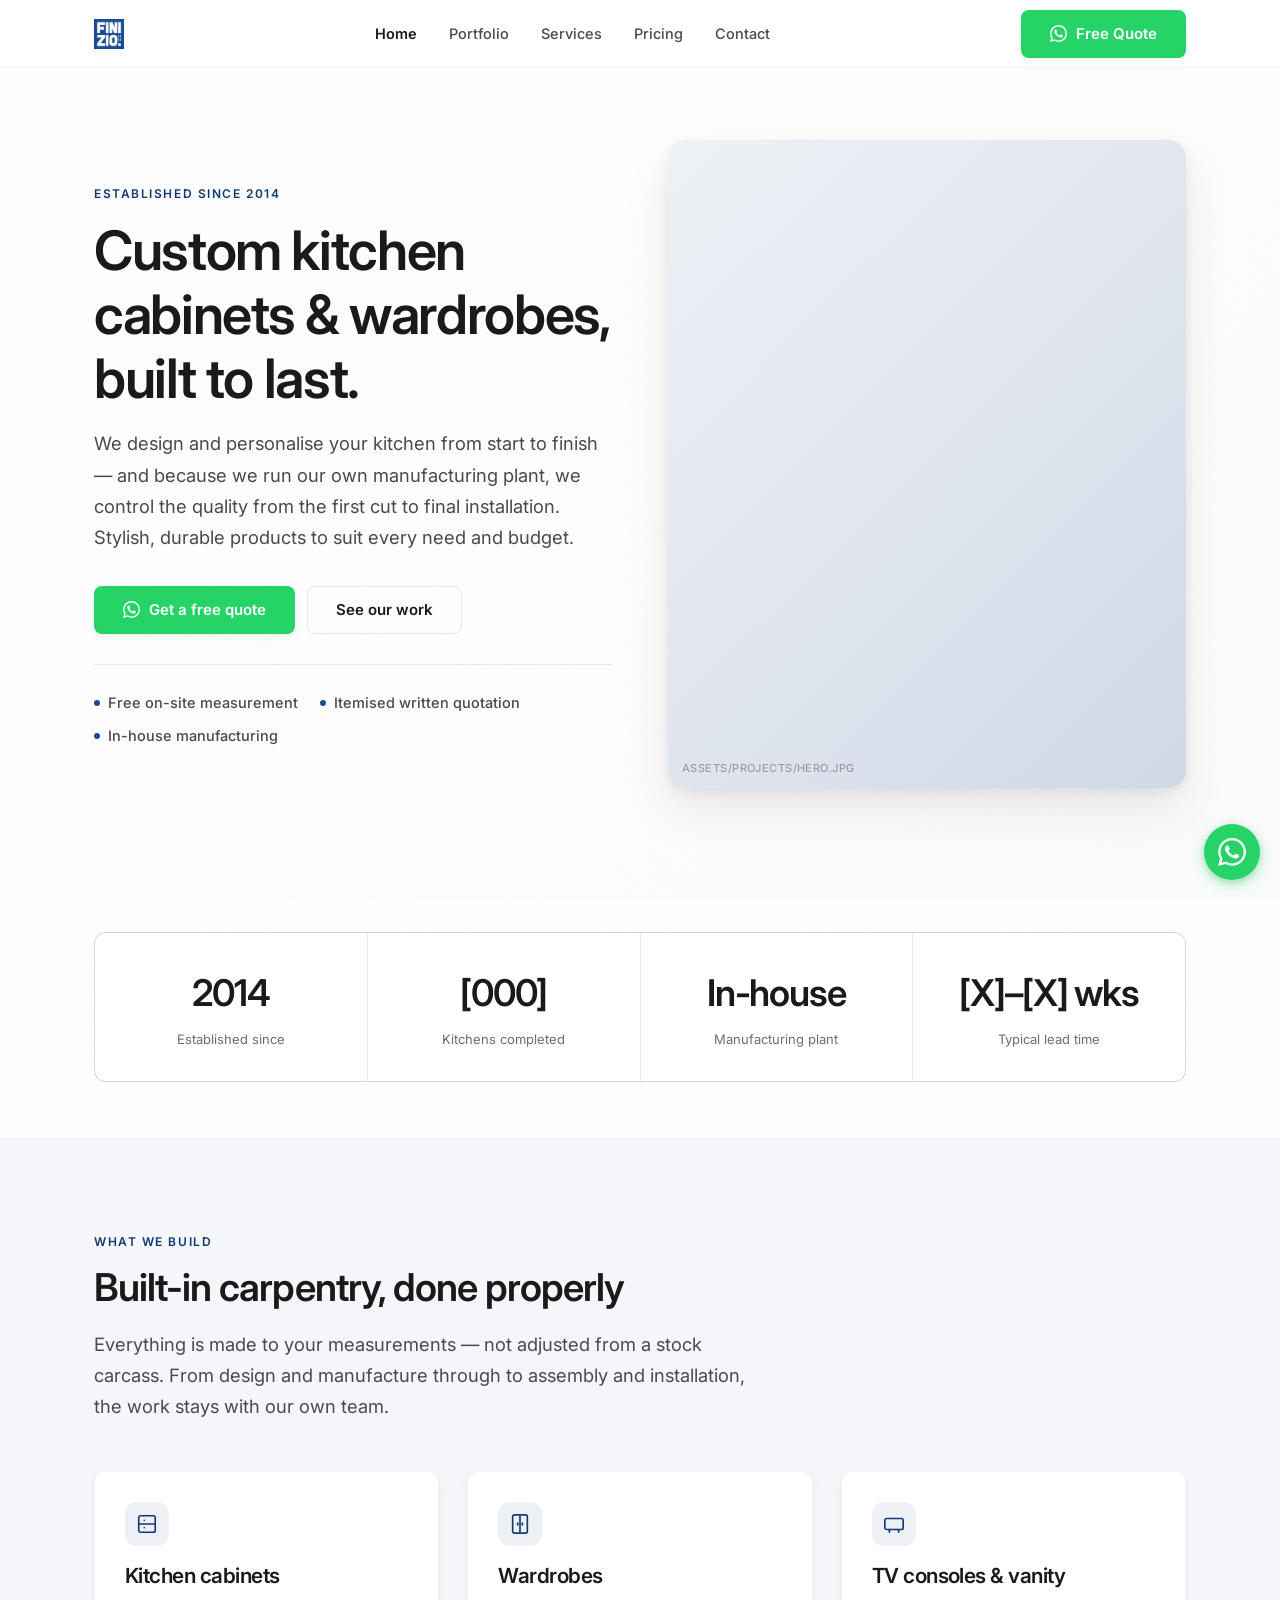
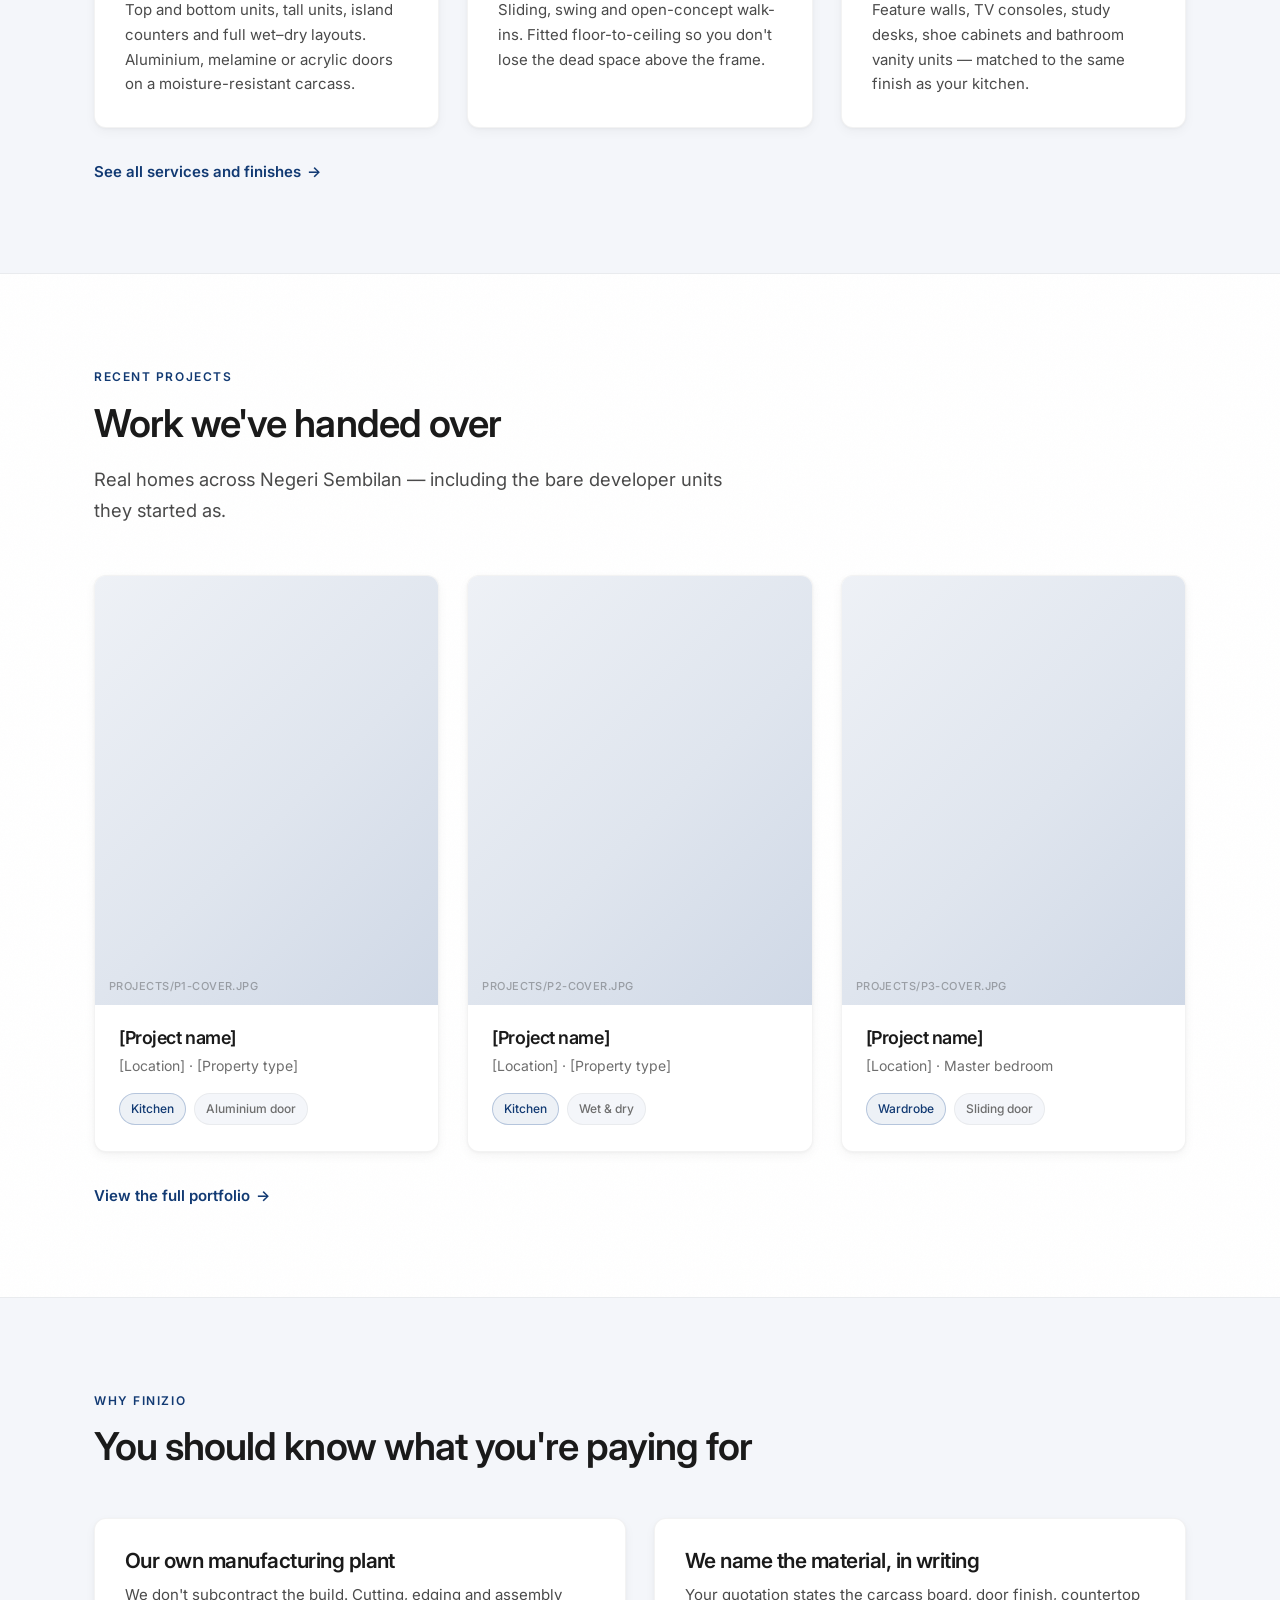
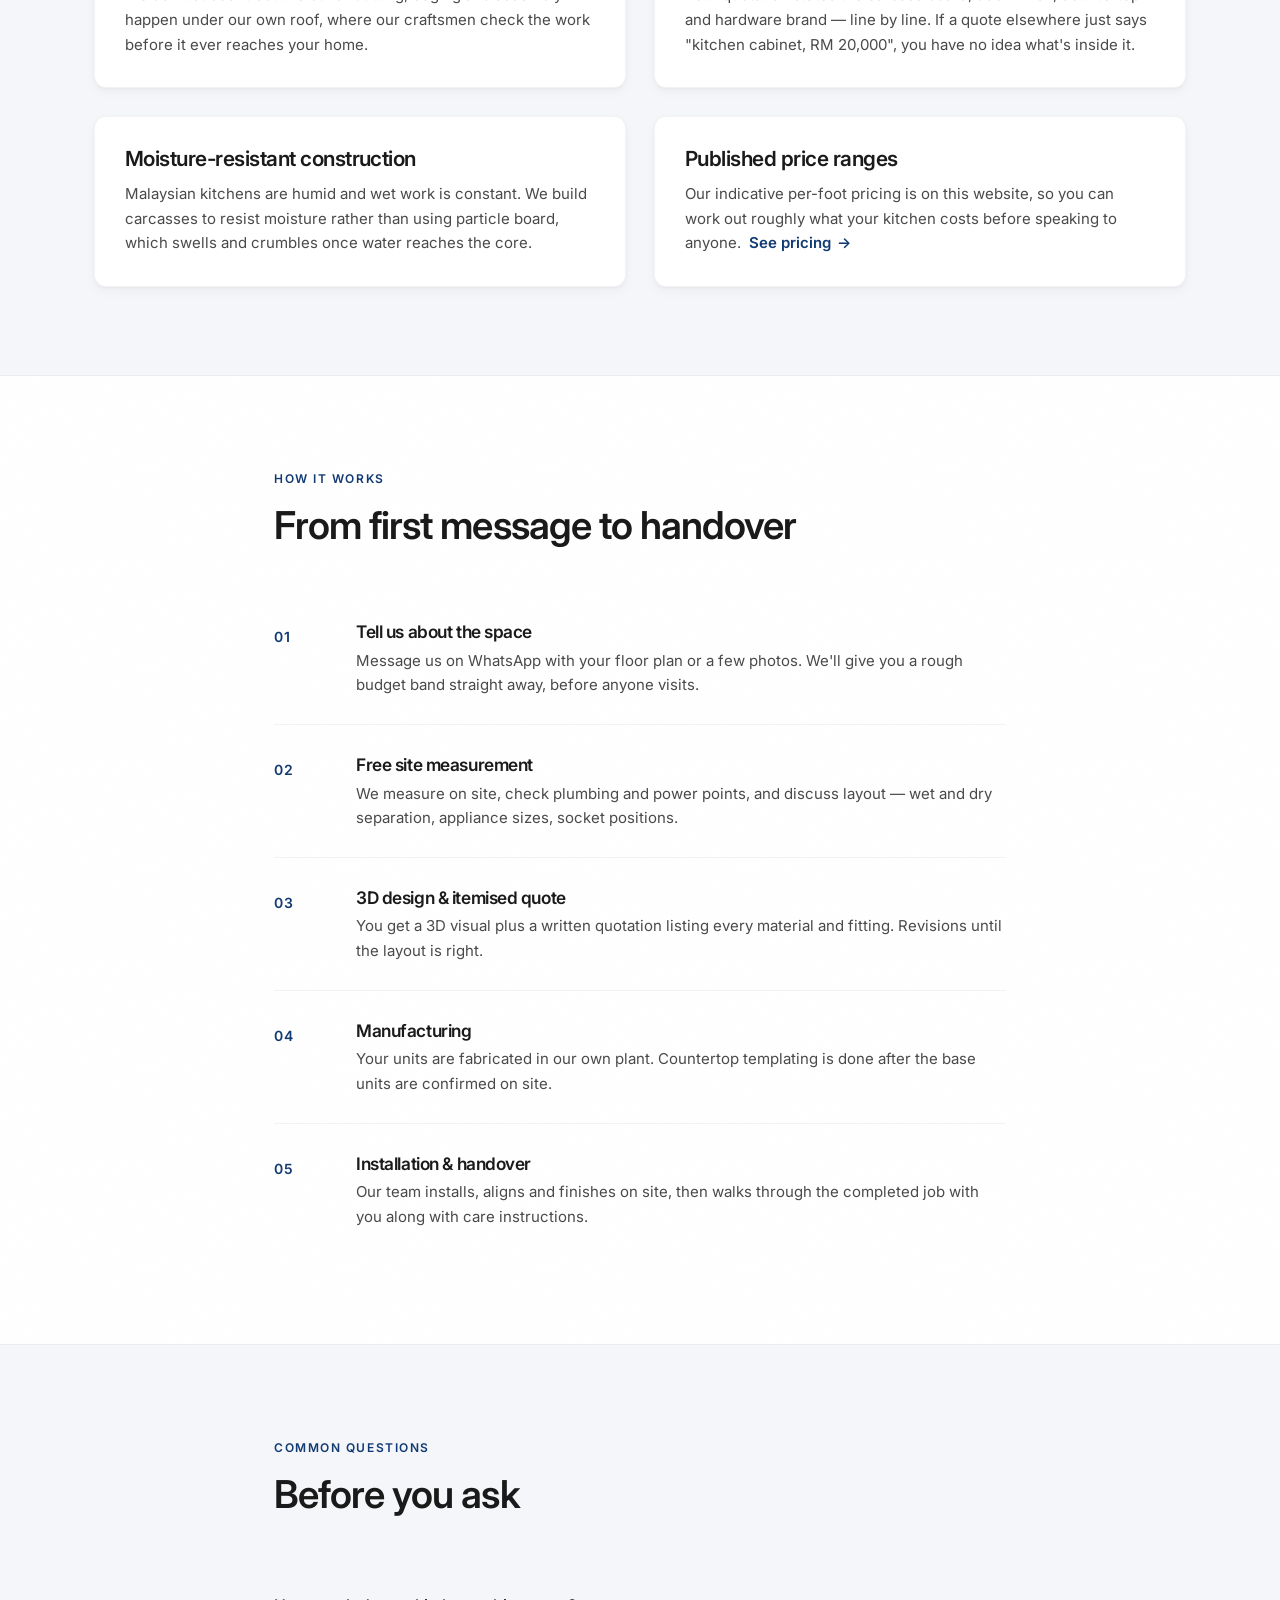
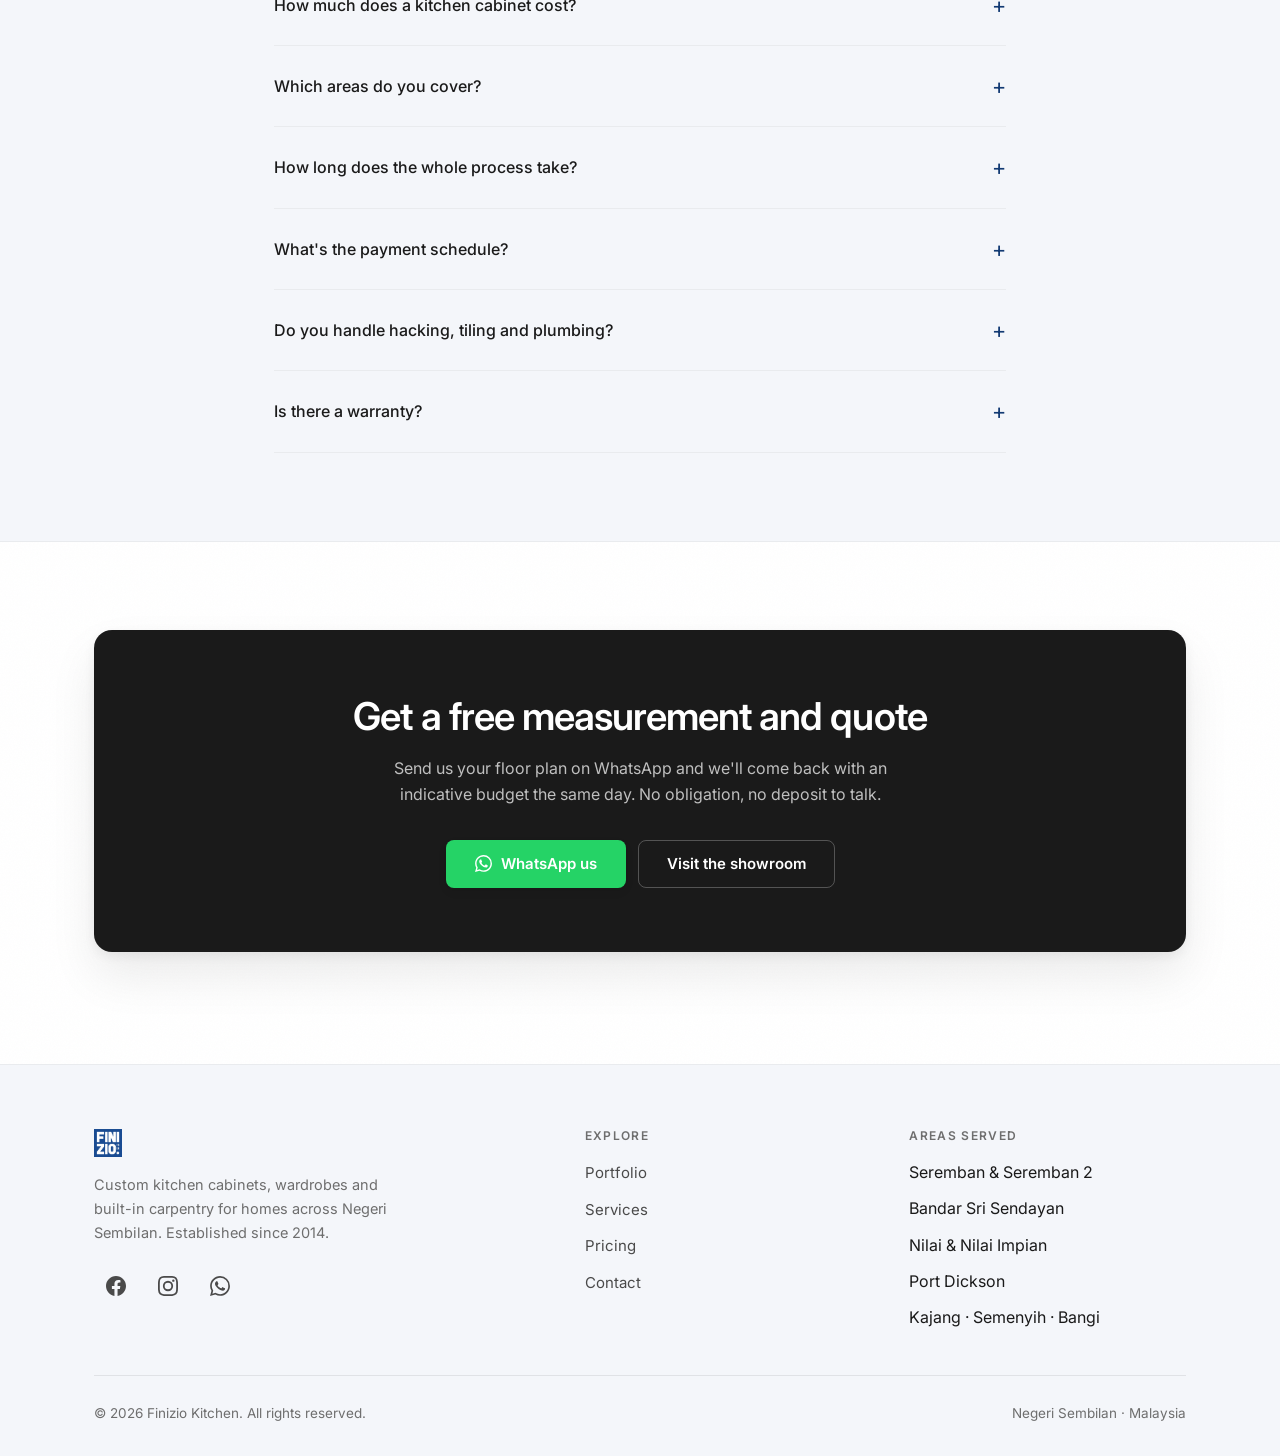
==== index.html @ 6b5cc5f2 "Build five-page site: home, portfolio, services, pricing, contact Expands the single landing page in" ====
<!DOCTYPE html>
<!--
  ════════════════════════════════════════════════════════════
  FINIZIO — Home
  ------------------------------------------------------------
  Before going live, replace every [BRACKETED] placeholder.
  These are real facts about the business that must not be
  guessed: project count · showroom address · opening hours ·
  warranty length · lead time · payment terms · reviews.
  Photos: drop files into /assets/projects/ using the exact
  filenames listed in /assets/projects/README.md
  ════════════════════════════════════════════════════════════
-->
<html lang="en">
<head>
  <meta charset="UTF-8" />
  <meta name="viewport" content="width=device-width, initial-scale=1.0" />

  <title>Finizio Kitchen — Custom Kitchen Cabinets &amp; Wardrobes, Negeri Sembilan</title>
  <meta name="description" content="Established since 2014, Finizio designs, manufactures and installs custom kitchen cabinets and wardrobes across Negeri Sembilan. Own manufacturing plant, premium craftsmanship, free measurement and quotation." />
  <link rel="canonical" href="https://finizio.com.my/" />

  <meta property="og:type" content="website" />
  <meta property="og:url" content="https://finizio.com.my/" />
  <meta property="og:title" content="Finizio Kitchen — Custom Kitchen Cabinets &amp; Wardrobes" />
  <meta property="og:description" content="Established since 2014. Custom kitchen cabinets and wardrobes designed, manufactured and installed across Negeri Sembilan." />
  <meta property="og:image" content="https://finizio.com.my/assets/finizio-logo.png" />
  <meta name="twitter:card" content="summary_large_image" />

  <link rel="icon" type="image/png" href="/assets/finizio-logo.png" />

  <link rel="preconnect" href="https://fonts.googleapis.com" />
  <link rel="preconnect" href="https://fonts.gstatic.com" crossorigin />
  <link rel="stylesheet" href="https://fonts.googleapis.com/css2?family=Inter:wght@400;500;600&display=swap" />
  <link rel="stylesheet" href="/assets/css/site.css" />

  <!-- Local business data — feeds Google Business Profile and map results.
       TODO: fill in street address, postcode and opening hours. -->
  <script type="application/ld+json">
  {
    "@context": "https://schema.org",
    "@type": "HomeAndConstructionBusiness",
    "name": "Finizio Kitchen",
    "description": "Custom kitchen cabinet and wardrobe specialists with an in-house manufacturing plant, serving Negeri Sembilan since 2014.",
    "url": "https://finizio.com.my/",
    "logo": "https://finizio.com.my/assets/finizio-logo.png",
    "foundingDate": "2014",
    "telephone": "+60-11-2868-0313",
    "address": {
      "@type": "PostalAddress",
      "streetAddress": "[Showroom street address]",
      "addressLocality": "[Town]",
      "addressRegion": "Negeri Sembilan",
      "postalCode": "[Postcode]",
      "addressCountry": "MY"
    },
    "areaServed": ["Seremban", "Nilai", "Port Dickson", "Bandar Sri Sendayan", "Kajang", "Semenyih", "Bangi"],
    "sameAs": [
      "https://www.facebook.com/finiziokitchenwardrobe",
      "https://www.instagram.com/finiziokitchen/"
    ]
  }
  </script>
</head>

<body>
  <a class="skip-link" href="#main">Skip to content</a>

  <!-- ═══ Icon sprite (referenced with <use>) ═══════════════ -->
  <svg width="0" height="0" style="position:absolute" aria-hidden="true" focusable="false">
    <symbol id="i-wa" viewBox="0 0 24 24"><path d="M17.472 14.382c-.297-.149-1.758-.867-2.03-.967-.273-.099-.471-.148-.67.15-.197.297-.767.966-.94 1.164-.173.199-.347.223-.644.075-.297-.15-1.255-.463-2.39-1.475-.883-.788-1.48-1.761-1.653-2.059-.173-.297-.018-.458.13-.606.134-.133.298-.347.446-.52.149-.174.198-.298.298-.497.099-.198.05-.371-.025-.52-.075-.149-.669-1.612-.916-2.207-.242-.579-.487-.5-.669-.51-.173-.008-.371-.01-.57-.01-.198 0-.52.074-.792.372-.272.297-1.04 1.016-1.04 2.479 0 1.462 1.065 2.875 1.213 3.074.149.198 2.096 3.2 5.077 4.487.709.306 1.262.489 1.694.625.712.227 1.36.195 1.871.118.571-.085 1.758-.719 2.006-1.413.248-.694.248-1.289.173-1.413-.074-.124-.272-.198-.57-.347m-5.421 7.403h-.004a9.87 9.87 0 01-5.031-1.378l-.361-.214-3.741.982.998-3.648-.235-.374a9.86 9.86 0 01-1.51-5.26c.001-5.45 4.436-9.884 9.888-9.884 2.64 0 5.122 1.03 6.988 2.898a9.825 9.825 0 012.893 6.994c-.003 5.45-4.437 9.884-9.885 9.884m8.413-18.297A11.815 11.815 0 0012.05 0C5.495 0 .16 5.335.157 11.892c0 2.096.547 4.142 1.588 5.945L.057 24l6.305-1.654a11.882 11.882 0 005.683 1.448h.005c6.554 0 11.89-5.335 11.893-11.893a11.821 11.821 0 00-3.48-8.413z"/></symbol>
    <symbol id="i-fb" viewBox="0 0 24 24"><path d="M24 12.073c0-6.627-5.373-12-12-12s-12 5.373-12 12c0 5.99 4.388 10.954 10.125 11.854v-8.385H7.078v-3.47h3.047V9.43c0-3.007 1.792-4.669 4.533-4.669 1.312 0 2.686.235 2.686.235v2.953H15.83c-1.491 0-1.956.925-1.956 1.874v2.25h3.328l-.532 3.47h-2.796v8.385C19.612 23.027 24 18.062 24 12.073z"/></symbol>
    <symbol id="i-ig" viewBox="0 0 24 24"><path d="M12 2.163c3.204 0 3.584.012 4.85.07 3.252.148 4.771 1.691 4.919 4.919.058 1.265.069 1.645.069 4.849 0 3.205-.012 3.584-.069 4.849-.149 3.225-1.664 4.771-4.919 4.919-1.266.058-1.644.07-4.85.07-3.204 0-3.584-.012-4.849-.07-3.26-.149-4.771-1.699-4.919-4.92-.058-1.265-.07-1.644-.07-4.849 0-3.204.013-3.583.07-4.849.149-3.227 1.664-4.771 4.919-4.919 1.266-.057 1.645-.069 4.849-.069zM12 0C8.741 0 8.333.014 7.053.072 2.695.272.273 2.69.073 7.052.014 8.333 0 8.741 0 12c0 3.259.014 3.668.072 4.948.2 4.358 2.618 6.78 6.98 6.98C8.333 23.986 8.741 24 12 24c3.259 0 3.668-.014 4.948-.072 4.354-.2 6.782-2.618 6.979-6.98.059-1.28.073-1.689.073-4.948 0-3.259-.014-3.667-.072-4.947-.196-4.354-2.617-6.78-6.979-6.98C15.668.014 15.259 0 12 0zm0 5.838a6.162 6.162 0 100 12.324 6.162 6.162 0 000-12.324zM12 16a4 4 0 110-8 4 4 0 010 8zm6.406-11.845a1.44 1.44 0 100 2.881 1.44 1.44 0 000-2.881z"/></symbol>
  </svg>

  <!-- ═══ Header ═══════════════════════════════════════════ -->
  <header class="site-header">
    <div class="container">
      <a class="brand" href="/" aria-label="Finizio Kitchen — home">
        <img src="/assets/finizio-logo.png" alt="Finizio Kitchen" width="120" height="30" />
      </a>

      <nav class="nav" id="primary-nav" aria-label="Primary">
        <a href="/" aria-current="page">Home</a>
        <a href="/portfolio.html">Portfolio</a>
        <a href="/services.html">Services</a>
        <a href="/pricing.html">Pricing</a>
        <a href="/contact.html">Contact</a>
      </nav>

      <a class="btn btn--whatsapp header-cta"
         href="https://wa.me/601128680313?text=Hi%20Finizio%2C%20I%27d%20like%20a%20free%20quote%20for%20my%20kitchen."
         target="_blank" rel="noopener noreferrer">
        <svg aria-hidden="true"><use href="#i-wa"/></svg> Free Quote
      </a>

      <button class="nav-toggle" type="button" aria-expanded="false"
              aria-controls="primary-nav" aria-label="Toggle menu">
        <svg class="icon-open" viewBox="0 0 24 24" fill="none" stroke="currentColor" stroke-width="2" stroke-linecap="round" aria-hidden="true"><line x1="3" y1="7" x2="21" y2="7"/><line x1="3" y1="12" x2="21" y2="12"/><line x1="3" y1="17" x2="21" y2="17"/></svg>
        <svg class="icon-close" viewBox="0 0 24 24" fill="none" stroke="currentColor" stroke-width="2" stroke-linecap="round" aria-hidden="true"><line x1="5" y1="5" x2="19" y2="19"/><line x1="19" y1="5" x2="5" y2="19"/></svg>
      </button>
    </div>
  </header>

  <main id="main">

    <!-- ═══ Hero ═══════════════════════════════════════════ -->
    <section class="hero">
      <div class="container">
        <div class="hero-grid">

          <div class="hero-copy">
            <span class="eyebrow">Established since 2014</span>
            <h1>Custom kitchen cabinets &amp; wardrobes, built to last.</h1>
            <p class="lede">
              We design and personalise your kitchen from start to finish — and
              because we run our own manufacturing plant, we control the quality
              from the first cut to final installation. Stylish, durable products
              to suit every need and budget.
            </p>

            <div class="btn-row">
              <a class="btn btn--whatsapp"
                 href="https://wa.me/601128680313?text=Hi%20Finizio%2C%20I%27d%20like%20a%20free%20measurement%20and%20quote."
                 target="_blank" rel="noopener noreferrer">
                <svg aria-hidden="true"><use href="#i-wa"/></svg> Get a free quote
              </a>
              <a class="btn btn--ghost" href="/portfolio.html">See our work</a>
            </div>

            <ul class="hero-proof">
              <li>Free on-site measurement</li>
              <li>Itemised written quotation</li>
              <li>In-house manufacturing</li>
            </ul>
          </div>

          <div class="hero-media shot" data-label="assets/projects/hero.jpg">
            <img src="/assets/projects/hero.jpg"
                 alt="A completed Finizio kitchen with custom cabinetry"
                 loading="eager" decoding="async" />
          </div>

        </div>
      </div>
    </section>

    <!-- ═══ Stats ══════════════════════════════════════════ -->
    <section class="section section--tight">
      <div class="container">
        <dl class="stats">
          <div class="stat"><dd>2014</dd><dt>Established since</dt></div>
          <div class="stat"><dd>[000]</dd><dt>Kitchens completed</dt></div>
          <div class="stat"><dd>In-house</dd><dt>Manufacturing plant</dt></div>
          <div class="stat"><dd>[X]–[X] wks</dd><dt>Typical lead time</dt></div>
        </dl>
      </div>
    </section>

    <!-- ═══ Services ═══════════════════════════════════════ -->
    <section class="section section--alt">
      <div class="container">
        <div class="section-head">
          <span class="eyebrow">What we build</span>
          <h2>Built-in carpentry, done properly</h2>
          <p class="lede">
            Everything is made to your measurements — not adjusted from a stock
            carcass. From design and manufacture through to assembly and
            installation, the work stays with our own team.
          </p>
        </div>

        <div class="grid grid--3">
          <article class="card">
            <span class="card-icon" aria-hidden="true">
              <svg viewBox="0 0 24 24" fill="none" stroke="currentColor" stroke-width="1.8" stroke-linecap="round" stroke-linejoin="round"><rect x="3" y="3" width="18" height="18" rx="2"/><line x1="3" y1="12" x2="21" y2="12"/><line x1="9" y1="8" x2="9" y2="8"/><line x1="9" y1="16" x2="9" y2="16"/></svg>
            </span>
            <h3>Kitchen cabinets</h3>
            <p>
              Top and bottom units, tall units, island counters and full wet–dry
              layouts. Aluminium, melamine or acrylic doors on a moisture-resistant
              carcass.
            </p>
          </article>

          <article class="card">
            <span class="card-icon" aria-hidden="true">
              <svg viewBox="0 0 24 24" fill="none" stroke="currentColor" stroke-width="1.8" stroke-linecap="round" stroke-linejoin="round"><rect x="4" y="2" width="16" height="20" rx="2"/><line x1="12" y1="2" x2="12" y2="22"/><line x1="9.5" y1="11" x2="9.5" y2="13"/><line x1="14.5" y1="11" x2="14.5" y2="13"/></svg>
            </span>
            <h3>Wardrobes</h3>
            <p>
              Sliding, swing and open-concept walk-ins. Fitted floor-to-ceiling so
              you don't lose the dead space above the frame.
            </p>
          </article>

          <article class="card">
            <span class="card-icon" aria-hidden="true">
              <svg viewBox="0 0 24 24" fill="none" stroke="currentColor" stroke-width="1.8" stroke-linecap="round" stroke-linejoin="round"><rect x="2" y="6" width="20" height="12" rx="2"/><line x1="7" y1="18" x2="7" y2="21"/><line x1="17" y1="18" x2="17" y2="21"/></svg>
            </span>
            <h3>TV consoles &amp; vanity</h3>
            <p>
              Feature walls, TV consoles, study desks, shoe cabinets and bathroom
              vanity units — matched to the same finish as your kitchen.
            </p>
          </article>
        </div>

        <div class="btn-row">
          <a class="link-arrow" href="/services.html">See all services and finishes</a>
        </div>
      </div>
    </section>

    <!-- ═══ Featured work ══════════════════════════════════ -->
    <section class="section">
      <div class="container">
        <div class="section-head">
          <span class="eyebrow">Recent projects</span>
          <h2>Work we've handed over</h2>
          <p class="lede">
            Real homes across Negeri Sembilan — including the bare developer units
            they started as.
          </p>
        </div>

        <div class="grid grid--3">
          <a class="project" href="/portfolio.html">
            <div class="shot shot--4x5" data-label="projects/p1-cover.jpg">
              <img src="/assets/projects/p1-cover.jpg" alt="Modern minimalist kitchen with island counter" loading="lazy" decoding="async" />
            </div>
            <div class="project-body">
              <h3>[Project name]</h3>
              <p class="small muted">[Location] · [Property type]</p>
              <div class="project-meta">
                <span class="tag tag--brand">Kitchen</span>
                <span class="tag">Aluminium door</span>
              </div>
            </div>
          </a>

          <a class="project" href="/portfolio.html">
            <div class="shot shot--4x5" data-label="projects/p2-cover.jpg">
              <img src="/assets/projects/p2-cover.jpg" alt="Wet and dry kitchen layout" loading="lazy" decoding="async" />
            </div>
            <div class="project-body">
              <h3>[Project name]</h3>
              <p class="small muted">[Location] · [Property type]</p>
              <div class="project-meta">
                <span class="tag tag--brand">Kitchen</span>
                <span class="tag">Wet &amp; dry</span>
              </div>
            </div>
          </a>

          <a class="project" href="/portfolio.html">
            <div class="shot shot--4x5" data-label="projects/p3-cover.jpg">
              <img src="/assets/projects/p3-cover.jpg" alt="Floor to ceiling sliding wardrobe" loading="lazy" decoding="async" />
            </div>
            <div class="project-body">
              <h3>[Project name]</h3>
              <p class="small muted">[Location] · Master bedroom</p>
              <div class="project-meta">
                <span class="tag tag--brand">Wardrobe</span>
                <span class="tag">Sliding door</span>
              </div>
            </div>
          </a>
        </div>

        <div class="btn-row">
          <a class="link-arrow" href="/portfolio.html">View the full portfolio</a>
        </div>
      </div>
    </section>

    <!-- ═══ Why us ═════════════════════════════════════════ -->
    <section class="section section--alt">
      <div class="container">
        <div class="section-head">
          <span class="eyebrow">Why Finizio</span>
          <h2>You should know what you're paying for</h2>
        </div>

        <div class="grid grid--2">
          <article class="card">
            <h3>Our own manufacturing plant</h3>
            <p>
              We don't subcontract the build. Cutting, edging and assembly happen
              under our own roof, where our craftsmen check the work before it ever
              reaches your home.
            </p>
          </article>

          <article class="card">
            <h3>We name the material, in writing</h3>
            <p>
              Your quotation states the carcass board, door finish, countertop and
              hardware brand — line by line. If a quote elsewhere just says
              "kitchen cabinet, RM 20,000", you have no idea what's inside it.
            </p>
          </article>

          <article class="card">
            <h3>Moisture-resistant construction</h3>
            <p>
              Malaysian kitchens are humid and wet work is constant. We build
              carcasses to resist moisture rather than using particle board, which
              swells and crumbles once water reaches the core.
            </p>
          </article>

          <article class="card">
            <h3>Published price ranges</h3>
            <p>
              Our indicative per-foot pricing is on this website, so you can work
              out roughly what your kitchen costs before speaking to anyone.
              <a class="link-arrow" href="/pricing.html" style="display:inline-flex;margin-left:4px">See pricing</a>
            </p>
          </article>
        </div>
      </div>
    </section>

    <!-- ═══ Process ════════════════════════════════════════ -->
    <section class="section">
      <div class="container container--narrow">
        <div class="section-head">
          <span class="eyebrow">How it works</span>
          <h2>From first message to handover</h2>
        </div>

        <div class="steps">
          <div class="step"><div>
            <h3>Tell us about the space</h3>
            <p>Message us on WhatsApp with your floor plan or a few photos. We'll give you a rough budget band straight away, before anyone visits.</p>
          </div></div>
          <div class="step"><div>
            <h3>Free site measurement</h3>
            <p>We measure on site, check plumbing and power points, and discuss layout — wet and dry separation, appliance sizes, socket positions.</p>
          </div></div>
          <div class="step"><div>
            <h3>3D design &amp; itemised quote</h3>
            <p>You get a 3D visual plus a written quotation listing every material and fitting. Revisions until the layout is right.</p>
          </div></div>
          <div class="step"><div>
            <h3>Manufacturing</h3>
            <p>Your units are fabricated in our own plant. Countertop templating is done after the base units are confirmed on site.</p>
          </div></div>
          <div class="step"><div>
            <h3>Installation &amp; handover</h3>
            <p>Our team installs, aligns and finishes on site, then walks through the completed job with you along with care instructions.</p>
          </div></div>
        </div>
      </div>
    </section>

    <!-- ═══ FAQ ════════════════════════════════════════════ -->
    <section class="section section--alt">
      <div class="container container--narrow">
        <div class="section-head">
          <span class="eyebrow">Common questions</span>
          <h2>Before you ask</h2>
        </div>

        <div class="faq">
          <details>
            <summary>How much does a kitchen cabinet cost?</summary>
            <p>Cabinetry is priced per foot run. A typical top-and-bottom run falls within a broad range depending on the door finish, carcass board and countertop you choose — our indicative ranges are on the <a href="/pricing.html">pricing page</a>. A firm figure needs an on-site measurement.</p>
          </details>
          <details>
            <summary>Which areas do you cover?</summary>
            <p>We work throughout Negeri Sembilan — Seremban, Nilai, Sendayan and Port Dickson — and regularly take on projects in Kajang, Semenyih, Bangi and the surrounding southern Klang Valley. Message us with your location and we'll confirm.</p>
          </details>
          <details>
            <summary>How long does the whole process take?</summary>
            <p>[X] to [X] weeks from confirmed design to installation is typical, depending on material availability and the size of the job. Countertop fabrication adds time after base units are installed.</p>
          </details>
          <details>
            <summary>What's the payment schedule?</summary>
            <p>[Describe your deposit and staged payment terms — e.g. deposit on confirmation, progress payment before installation, balance on handover.]</p>
          </details>
          <details>
            <summary>Do you handle hacking, tiling and plumbing?</summary>
            <p>[Confirm what is and isn't included — whether you coordinate wet works and demolition, or work alongside the customer's own contractor.]</p>
          </details>
          <details>
            <summary>Is there a warranty?</summary>
            <p>[State your warranty period and what it covers — carcass, doors, hardware — and what it excludes.]</p>
          </details>
        </div>
      </div>
    </section>

    <!-- ═══ CTA band ═══════════════════════════════════════ -->
    <section class="section">
      <div class="container">
        <div class="cta-band">
          <h2>Get a free measurement and quote</h2>
          <p>
            Send us your floor plan on WhatsApp and we'll come back with an
            indicative budget the same day. No obligation, no deposit to talk.
          </p>
          <div class="btn-row btn-row--center">
            <a class="btn btn--whatsapp"
               href="https://wa.me/601128680313?text=Hi%20Finizio%2C%20I%27d%20like%20a%20free%20measurement%20and%20quote."
               target="_blank" rel="noopener noreferrer">
              <svg aria-hidden="true"><use href="#i-wa"/></svg> WhatsApp us
            </a>
            <a class="btn btn--ghost" href="/contact.html">Visit the showroom</a>
          </div>
        </div>
      </div>
    </section>

  </main>

  <!-- ═══ Footer ═══════════════════════════════════════════ -->
  <footer class="site-footer">
    <div class="container">
      <div class="footer-grid">

        <div>
          <img src="/assets/finizio-logo.png" alt="Finizio Kitchen" width="112" height="28" />
          <p>Custom kitchen cabinets, wardrobes and built-in carpentry for homes across Negeri Sembilan. Established since 2014.</p>

          <nav class="socials" aria-label="Social links">
            <a href="https://www.facebook.com/finiziokitchenwardrobe" target="_blank" rel="noopener noreferrer" aria-label="Finizio on Facebook"><svg aria-hidden="true"><use href="#i-fb"/></svg></a>
            <a href="https://www.instagram.com/finiziokitchen/" target="_blank" rel="noopener noreferrer" aria-label="Finizio on Instagram"><svg aria-hidden="true"><use href="#i-ig"/></svg></a>
            <a href="https://wa.me/601128680313" target="_blank" rel="noopener noreferrer" aria-label="Finizio on WhatsApp"><svg aria-hidden="true"><use href="#i-wa"/></svg></a>
          </nav>
        </div>

        <div>
          <h4>Explore</h4>
          <ul>
            <li><a href="/portfolio.html">Portfolio</a></li>
            <li><a href="/services.html">Services</a></li>
            <li><a href="/pricing.html">Pricing</a></li>
            <li><a href="/contact.html">Contact</a></li>
          </ul>
        </div>

        <div>
          <h4>Areas served</h4>
          <ul>
            <li>Seremban &amp; Seremban 2</li>
            <li>Bandar Sri Sendayan</li>
            <li>Nilai &amp; Nilai Impian</li>
            <li>Port Dickson</li>
            <li>Kajang · Semenyih · Bangi</li>
          </ul>
        </div>

      </div>

      <div class="footer-base">
        <span>&copy; 2026 Finizio Kitchen. All rights reserved.</span>
        <span>Negeri Sembilan · Malaysia</span>
      </div>
    </div>
  </footer>

  <a class="wa-float"
     href="https://wa.me/601128680313?text=Hi%20Finizio%2C%20I%27d%20like%20a%20free%20quote."
     target="_blank" rel="noopener noreferrer" aria-label="Chat with Finizio on WhatsApp">
    <svg aria-hidden="true"><use href="#i-wa"/></svg>
  </a>

  <script src="/assets/js/site.js" defer></script>
</body>
</html>
---- assets/css/site.css ----
/* ==========================================================================
   Finizio — shared stylesheet
   Kitchen & wardrobe specialists, Negeri Sembilan
   ========================================================================== */

/* ── Design tokens ───────────────────────────────────────── */
:root {
  --bg-base:    #FFFFFF;
  --bg-accent:  #FBFBFC;
  --surface:    #FFFFFF;
  --surface-2:  #F4F6FA;

  --ink:        #1A1A1A;
  --ink-2:      #4A4A4A;
  --ink-3:      #6E6E6E;

  /* Finizio blue, taken from the logo */
  --brand:      #194B92;
  --brand-dark: #123A73;
  --brand-tint: rgba(25, 75, 146, 0.08);
  --brand-glow: rgba(25, 75, 146, 0.26);

  --line:       rgba(26, 26, 26, 0.09);
  --line-soft:  rgba(26, 26, 26, 0.05);

  --whatsapp:   #25D366;

  --radius-sm:  8px;
  --radius:     12px;
  --radius-lg:  18px;

  --shadow-sm:  0 1px 3px rgba(0,0,0,.04), 0 4px 12px rgba(0,0,0,.04);
  --shadow-md:  0 2px 6px rgba(0,0,0,.05), 0 12px 28px rgba(0,0,0,.06);
  --shadow-lg:  0 4px 12px rgba(0,0,0,.06), 0 24px 48px rgba(0,0,0,.08);

  --ease:       cubic-bezier(.22,.61,.36,1);
  --header-h:   68px;
}

/* ── Reset ───────────────────────────────────────────────── */
*, *::before, *::after { box-sizing: border-box; margin: 0; padding: 0; }

html {
  scroll-behavior: smooth;
  scroll-padding-top: calc(var(--header-h) + 16px);
  -webkit-text-size-adjust: 100%;
}

body {
  font-family: 'Inter', system-ui, -apple-system, BlinkMacSystemFont,
               'Segoe UI', Roboto, sans-serif;
  font-size: 16px;
  line-height: 1.65;
  color: var(--ink);
  background-color: var(--bg-base);
  background-image:
    url("data:image/svg+xml,%3Csvg xmlns='http://www.w3.org/2000/svg' width='200' height='200'%3E%3Cfilter id='n'%3E%3CfeTurbulence type='fractalNoise' baseFrequency='0.75' numOctaves='4' stitchTiles='stitch'/%3E%3C/filter%3E%3Crect width='200' height='200' filter='url(%23n)' opacity='0.022'/%3E%3C/svg%3E"),
    linear-gradient(135deg, var(--bg-base) 0%, var(--bg-accent) 100%);
  background-size: 200px 200px, cover;
  background-attachment: scroll, fixed;
  -webkit-font-smoothing: antialiased;
}

img, svg, video { max-width: 100%; display: block; }
a { color: inherit; }

:focus-visible {
  outline: 2px solid var(--brand);
  outline-offset: 3px;
  border-radius: 4px;
}

/* Screen-reader only */
.sr-only {
  position: absolute; width: 1px; height: 1px;
  padding: 0; margin: -1px; overflow: hidden;
  clip: rect(0,0,0,0); white-space: nowrap; border: 0;
}

.skip-link {
  position: absolute; top: -60px; left: 12px; z-index: 200;
  background: var(--ink); color: #fff;
  padding: 10px 18px; border-radius: var(--radius-sm);
  font-size: 14px; font-weight: 600; text-decoration: none;
  transition: top 160ms var(--ease);
}
.skip-link:focus { top: 12px; }

/* ── Layout ──────────────────────────────────────────────── */
.container {
  width: 100%;
  max-width: 1140px;
  margin-inline: auto;
  padding-inline: 24px;
}
.container--narrow { max-width: 780px; }

.section { padding: 88px 0; }
.section--tight { padding: 56px 0; }
.section--alt {
  background: var(--surface-2);
  border-block: 1px solid var(--line-soft);
}

.section-head { max-width: 660px; margin-bottom: 48px; }
.section-head--center { margin-inline: auto; text-align: center; }

/* ── Typography ──────────────────────────────────────────── */
h1, h2, h3, h4 {
  font-weight: 600;
  line-height: 1.18;
  letter-spacing: -0.025em;
  color: var(--ink);
  text-wrap: balance;
}

h1 { font-size: clamp(2.1rem, 5.2vw, 3.4rem); }
h2 { font-size: clamp(1.65rem, 3.6vw, 2.4rem); }
h3 { font-size: clamp(1.1rem, 2vw, 1.3rem); }

p { text-wrap: pretty; }

.eyebrow {
  display: inline-block;
  font-size: 12px;
  font-weight: 600;
  letter-spacing: 0.13em;
  text-transform: uppercase;
  color: var(--brand-dark);
  margin-bottom: 14px;
}

.lede {
  font-size: clamp(1rem, 1.6vw, 1.15rem);
  color: var(--ink-2);
  line-height: 1.7;
  margin-top: 18px;
}

.muted { color: var(--ink-3); }
.small { font-size: 14px; }

/* ── Buttons ─────────────────────────────────────────────── */
.btn {
  display: inline-flex;
  align-items: center;
  justify-content: center;
  gap: 9px;
  padding: 14px 28px;
  min-height: 48px;
  font: inherit;
  font-size: 15px;
  font-weight: 600;
  line-height: 1;
  text-decoration: none;
  border: 1px solid transparent;
  border-radius: var(--radius-sm);
  cursor: pointer;
  white-space: nowrap;
  transition: background-color 200ms var(--ease),
              border-color 200ms var(--ease),
              color 200ms var(--ease),
              transform 200ms var(--ease),
              box-shadow 200ms var(--ease);
}
.btn svg { width: 17px; height: 17px; flex-shrink: 0; fill: currentColor; }

.btn--primary {
  background: var(--ink);
  color: #fff;
  box-shadow: var(--shadow-sm);
}
.btn--primary:hover {
  background: var(--brand);
  transform: translateY(-2px);
  box-shadow: 0 4px 16px var(--brand-glow), 0 1px 4px rgba(0,0,0,.06);
}

.btn--whatsapp {
  background: var(--whatsapp);
  color: #fff;
  box-shadow: var(--shadow-sm);
}
.btn--whatsapp:hover {
  background: #1DB855;
  transform: translateY(-2px);
  box-shadow: 0 4px 16px rgba(37,211,102,.32);
}

.btn--ghost {
  background: transparent;
  color: var(--ink);
  border-color: var(--line);
}
.btn--ghost:hover {
  border-color: var(--brand);
  color: var(--brand-dark);
  background: var(--brand-tint);
  transform: translateY(-2px);
}

.btn-row {
  display: flex;
  flex-wrap: wrap;
  gap: 12px;
  margin-top: 32px;
}
.btn-row--center { justify-content: center; }

.link-arrow {
  display: inline-flex;
  align-items: center;
  gap: 6px;
  font-size: 15px;
  font-weight: 600;
  color: var(--brand-dark);
  text-decoration: none;
}
.link-arrow::after {
  content: "→";
  transition: transform 200ms var(--ease);
}
.link-arrow:hover::after { transform: translateX(4px); }

/* ── Header / nav ────────────────────────────────────────── */
.site-header {
  position: sticky;
  top: 0;
  z-index: 100;
  height: var(--header-h);
  display: flex;
  align-items: center;
  background: rgba(255, 255, 255, 0.85);
  backdrop-filter: saturate(180%) blur(14px);
  -webkit-backdrop-filter: saturate(180%) blur(14px);
  border-bottom: 1px solid var(--line-soft);
}

.site-header .container {
  display: flex;
  align-items: center;
  justify-content: space-between;
  gap: 24px;
}

.brand { display: flex; align-items: center; text-decoration: none; }
.brand img { height: 30px; width: auto; }

.nav {
  display: flex;
  align-items: center;
  gap: 4px;
}

.nav a {
  padding: 9px 14px;
  font-size: 14.5px;
  font-weight: 500;
  color: var(--ink-2);
  text-decoration: none;
  border-radius: var(--radius-sm);
  transition: color 180ms var(--ease), background-color 180ms var(--ease);
}
.nav a:hover { color: var(--ink); background: var(--brand-tint); }
.nav a[aria-current="page"] { color: var(--ink); font-weight: 600; }

.header-cta { display: inline-flex; }

.nav-toggle {
  display: none;
  align-items: center;
  justify-content: center;
  width: 44px; height: 44px;
  background: transparent;
  border: 1px solid var(--line);
  border-radius: var(--radius-sm);
  cursor: pointer;
  color: var(--ink);
}
.nav-toggle svg { width: 20px; height: 20px; }
.nav-toggle .icon-close { display: none; }
.nav-toggle[aria-expanded="true"] .icon-open  { display: none; }
.nav-toggle[aria-expanded="true"] .icon-close { display: block; }

/* ── Hero ────────────────────────────────────────────────── */
.hero { padding: 72px 0 88px; }

.hero-grid {
  display: grid;
  grid-template-columns: 1fr 1fr;
  gap: 56px;
  align-items: center;
}

.hero-copy h1 { margin-bottom: 4px; }

.hero-proof {
  display: flex;
  flex-wrap: wrap;
  gap: 10px 22px;
  margin-top: 30px;
  padding-top: 26px;
  border-top: 1px solid var(--line);
  list-style: none;
}
.hero-proof li {
  display: flex;
  align-items: center;
  gap: 8px;
  font-size: 14.5px;
  font-weight: 500;
  color: var(--ink-2);
}
.hero-proof li::before {
  content: "";
  width: 6px; height: 6px;
  border-radius: 50%;
  background: var(--brand);
  flex-shrink: 0;
}

.hero-media {
  border-radius: var(--radius-lg);
  overflow: hidden;
  box-shadow: var(--shadow-lg);
  aspect-ratio: 4 / 5;
}

/* ── Image slots ─────────────────────────────────────────── */
/* Gradient placeholder shows through when the photo is missing,
   so an empty slot reads as intentional, not broken. */
.shot {
  position: relative;
  overflow: hidden;
  background-color: var(--surface-2);
  background-image: linear-gradient(135deg, #EEF1F6 0%, #DFE5EE 55%, #CFD8E6 100%);
}
.shot::after {
  content: attr(data-label);
  position: absolute;
  inset: auto 0 0 0;
  padding: 10px 14px;
  font-size: 11px;
  font-weight: 500;
  letter-spacing: .04em;
  text-transform: uppercase;
  color: rgba(26,26,26,.34);
  pointer-events: none;
}
.shot img {
  position: relative;
  z-index: 1;
  width: 100%; height: 100%;
  object-fit: cover;
  transition: transform 500ms var(--ease);
}
.shot img:not([src]), .shot img[src=""] { display: none; }

.shot--4x5  { aspect-ratio: 4 / 5; }
.shot--3x2  { aspect-ratio: 3 / 2; }
.shot--1x1  { aspect-ratio: 1 / 1; }

/* ── Cards & grids ───────────────────────────────────────── */
.grid { display: grid; gap: 28px; }
.grid--2 { grid-template-columns: repeat(2, 1fr); }
.grid--3 { grid-template-columns: repeat(3, 1fr); }
.grid--4 { grid-template-columns: repeat(4, 1fr); }

.card {
  background: var(--surface);
  border: 1px solid var(--line-soft);
  border-radius: var(--radius);
  padding: 30px;
  box-shadow: var(--shadow-sm);
  transition: transform 240ms var(--ease), box-shadow 240ms var(--ease);
}
.card h3 { margin-bottom: 10px; }
.card p { color: var(--ink-2); font-size: 15px; }

.card-icon {
  display: inline-flex;
  align-items: center;
  justify-content: center;
  width: 44px; height: 44px;
  margin-bottom: 18px;
  border-radius: var(--radius);
  background: var(--brand-tint);
  color: var(--brand-dark);
}
.card-icon svg { width: 22px; height: 22px; }

/* Project card */
.project {
  display: block;
  text-decoration: none;
  border-radius: var(--radius);
  overflow: hidden;
  background: var(--surface);
  border: 1px solid var(--line-soft);
  box-shadow: var(--shadow-sm);
  transition: transform 260ms var(--ease), box-shadow 260ms var(--ease);
}
.project:hover {
  transform: translateY(-4px);
  box-shadow: var(--shadow-md);
}
.project:hover .shot img { transform: scale(1.045); }

.project-body { padding: 22px 24px 26px; }
.project-body h3 { font-size: 1.12rem; margin-bottom: 6px; }

.project-meta {
  display: flex;
  flex-wrap: wrap;
  gap: 8px;
  margin-top: 16px;
}
.tag {
  font-size: 12px;
  font-weight: 500;
  padding: 5px 11px;
  border-radius: 100px;
  background: var(--surface-2);
  border: 1px solid var(--line-soft);
  color: var(--ink-3);
}
.tag--brand {
  background: var(--brand-tint);
  border-color: var(--brand-glow);
  color: var(--brand-dark);
}

/* ── Stats ───────────────────────────────────────────────── */
.stats {
  display: grid;
  grid-template-columns: repeat(4, 1fr);
  gap: 1px;
  background: var(--line);
  border: 1px solid var(--line);
  border-radius: var(--radius);
  overflow: hidden;
}
.stat {
  background: var(--surface);
  padding: 30px 24px;
  text-align: center;
}
.stat dt {
  font-size: 13px;
  color: var(--ink-3);
  margin-top: 6px;
}
.stat dd {
  font-size: clamp(1.7rem, 3.4vw, 2.3rem);
  font-weight: 600;
  letter-spacing: -0.03em;
  color: var(--ink);
}

/* ── Process steps ───────────────────────────────────────── */
.steps { counter-reset: step; display: grid; gap: 4px; }

.step {
  display: grid;
  grid-template-columns: 60px 1fr;
  gap: 22px;
  padding: 26px 0;
  border-bottom: 1px solid var(--line-soft);
}
.step:last-child { border-bottom: 0; }

.step::before {
  counter-increment: step;
  content: "0" counter(step);
  font-size: 14px;
  font-weight: 600;
  color: var(--brand-dark);
  letter-spacing: .04em;
  padding-top: 3px;
}
.step h3 { font-size: 1.08rem; margin-bottom: 6px; }
.step p { color: var(--ink-2); font-size: 15px; }

/* ── Spec / comparison table ─────────────────────────────── */
.table-wrap {
  overflow-x: auto;
  border: 1px solid var(--line);
  border-radius: var(--radius);
  background: var(--surface);
  box-shadow: var(--shadow-sm);
}

table {
  width: 100%;
  border-collapse: collapse;
  font-size: 15px;
  min-width: 560px;
}
th, td {
  padding: 15px 20px;
  text-align: left;
  border-bottom: 1px solid var(--line-soft);
  vertical-align: top;
}
thead th {
  background: var(--surface-2);
  font-size: 12.5px;
  font-weight: 600;
  letter-spacing: .07em;
  text-transform: uppercase;
  color: var(--ink-3);
  white-space: nowrap;
}
tbody tr:last-child td { border-bottom: 0; }
td strong { font-weight: 600; }
.price-cell { white-space: nowrap; font-weight: 600; }

/* ── Pricing cards ───────────────────────────────────────── */
.tier {
  position: relative;
  display: flex;
  flex-direction: column;
  background: var(--surface);
  border: 1px solid var(--line);
  border-radius: var(--radius);
  padding: 32px 28px;
  box-shadow: var(--shadow-sm);
}
.tier--featured {
  border-color: var(--brand);
  box-shadow: var(--shadow-md);
}
.tier-badge {
  position: absolute;
  top: -11px; left: 28px;
  font-size: 11px;
  font-weight: 600;
  letter-spacing: .09em;
  text-transform: uppercase;
  padding: 5px 12px;
  border-radius: 100px;
  background: var(--brand);
  color: #fff;
}
.tier-price {
  font-size: 2rem;
  font-weight: 600;
  letter-spacing: -0.03em;
  margin: 14px 0 2px;
}
.tier-price span { font-size: 14px; font-weight: 500; color: var(--ink-3); }

.tick-list { list-style: none; margin: 22px 0 28px; display: grid; gap: 11px; }
.tick-list li {
  display: grid;
  grid-template-columns: 20px 1fr;
  gap: 11px;
  font-size: 14.5px;
  color: var(--ink-2);
}
.tick-list li::before {
  content: "";
  width: 18px; height: 18px;
  margin-top: 3px;
  border-radius: 50%;
  background: var(--brand-tint) url("data:image/svg+xml,%3Csvg xmlns='http://www.w3.org/2000/svg' viewBox='0 0 24 24' fill='none' stroke='%23123A73' stroke-width='3.2' stroke-linecap='round' stroke-linejoin='round'%3E%3Cpolyline points='20 6 9 17 4 12'/%3E%3C/svg%3E") center / 11px no-repeat;
}
.tier .btn { margin-top: auto; }

/* ── FAQ ─────────────────────────────────────────────────── */
.faq { display: grid; gap: 0; }

.faq details {
  border-bottom: 1px solid var(--line-soft);
}
.faq summary {
  display: flex;
  align-items: center;
  justify-content: space-between;
  gap: 20px;
  padding: 22px 0;
  font-size: 16px;
  font-weight: 500;
  cursor: pointer;
  list-style: none;
  transition: color 180ms var(--ease);
}
.faq summary::-webkit-details-marker { display: none; }
.faq summary:hover { color: var(--brand-dark); }
.faq summary::after {
  content: "+";
  font-size: 22px;
  font-weight: 400;
  color: var(--brand-dark);
  flex-shrink: 0;
  transition: transform 220ms var(--ease);
}
.faq details[open] summary::after { transform: rotate(45deg); }
.faq details p {
  padding-bottom: 24px;
  color: var(--ink-2);
  font-size: 15px;
  max-width: 68ch;
}

/* ── CTA band ────────────────────────────────────────────── */
.cta-band {
  background: var(--ink);
  color: #fff;
  border-radius: var(--radius-lg);
  padding: clamp(40px, 6vw, 64px);
  text-align: center;
  box-shadow: var(--shadow-lg);
}
.cta-band h2 { color: #fff; }
.cta-band p {
  color: rgba(255,255,255,.72);
  max-width: 52ch;
  margin: 16px auto 0;
}
.cta-band .btn--ghost {
  color: #fff;
  border-color: rgba(255,255,255,.25);
}
.cta-band .btn--ghost:hover {
  background: rgba(255,255,255,.08);
  border-color: rgba(255,255,255,.5);
  color: #fff;
}

/* ── Contact ─────────────────────────────────────────────── */
.contact-grid {
  display: grid;
  grid-template-columns: 1fr 1fr;
  gap: 56px;
  align-items: start;
}

.detail-list { list-style: none; display: grid; gap: 26px; }
.detail-list dt {
  font-size: 12px;
  font-weight: 600;
  letter-spacing: .11em;
  text-transform: uppercase;
  color: var(--ink-3);
  margin-bottom: 5px;
}
.detail-list dd { font-size: 16px; color: var(--ink); }
.detail-list dd a { color: var(--ink); text-decoration: none; border-bottom: 1px solid var(--line); }
.detail-list dd a:hover { color: var(--brand-dark); border-color: var(--brand); }

.map-embed {
  width: 100%;
  aspect-ratio: 16 / 10;
  border: 1px solid var(--line);
  border-radius: var(--radius);
  overflow: hidden;
  background: var(--surface-2);
}
.map-embed iframe { width: 100%; height: 100%; border: 0; display: block; }

/* ── Footer ──────────────────────────────────────────────── */
.site-footer {
  background: var(--surface-2);
  border-top: 1px solid var(--line-soft);
  padding: 64px 0 32px;
  margin-top: 24px;
}

.footer-grid {
  display: grid;
  grid-template-columns: 1.6fr 1fr 1fr;
  gap: 48px;
  padding-bottom: 44px;
  border-bottom: 1px solid var(--line);
}

.footer-grid h4 {
  font-size: 12px;
  font-weight: 600;
  letter-spacing: .11em;
  text-transform: uppercase;
  color: var(--ink-3);
  margin-bottom: 16px;
}
.footer-grid ul { list-style: none; display: grid; gap: 10px; }
.footer-grid a {
  font-size: 15px;
  color: var(--ink-2);
  text-decoration: none;
}
.footer-grid a:hover { color: var(--brand-dark); }
.footer-grid img { height: 28px; width: auto; margin-bottom: 16px; }
.footer-grid p { font-size: 14.5px; color: var(--ink-3); max-width: 34ch; }

.socials { display: flex; gap: 8px; margin-top: 20px; }
.socials a {
  display: inline-flex;
  align-items: center;
  justify-content: center;
  width: 44px; height: 44px;      /* WCAG 2.5.5 target size */
  border-radius: var(--radius);
  color: var(--ink-2);
  transition: color 200ms var(--ease),
              background-color 200ms var(--ease),
              transform 200ms var(--ease);
}
.socials a svg { width: 20px; height: 20px; fill: currentColor; }
.socials a:hover {
  color: var(--brand-dark);
  background: var(--brand-tint);
  transform: translateY(-2px);
}

.footer-base {
  display: flex;
  flex-wrap: wrap;
  justify-content: space-between;
  gap: 12px;
  padding-top: 26px;
  font-size: 13.5px;
  color: var(--ink-3);
}

/* ── Floating WhatsApp ───────────────────────────────────── */
.wa-float {
  position: fixed;
  right: 20px; bottom: 20px;
  z-index: 90;
  display: inline-flex;
  align-items: center;
  justify-content: center;
  width: 56px; height: 56px;
  border-radius: 50%;
  background: var(--whatsapp);
  color: #fff;
  box-shadow: 0 4px 14px rgba(37,211,102,.4), 0 2px 6px rgba(0,0,0,.12);
  transition: transform 220ms var(--ease), box-shadow 220ms var(--ease);
}
.wa-float svg { width: 28px; height: 28px; fill: currentColor; }
.wa-float:hover {
  transform: scale(1.07);
  box-shadow: 0 6px 20px rgba(37,211,102,.5), 0 2px 8px rgba(0,0,0,.14);
}

/* ── Responsive ──────────────────────────────────────────── */
@media (max-width: 940px) {
  .hero-grid, .contact-grid { grid-template-columns: 1fr; gap: 44px; }
  .hero-media { aspect-ratio: 3 / 2; max-height: 420px; }
  .grid--4 { grid-template-columns: repeat(2, 1fr); }
  .grid--3 { grid-template-columns: repeat(2, 1fr); }
  .stats   { grid-template-columns: repeat(2, 1fr); }
  .footer-grid { grid-template-columns: 1fr 1fr; gap: 36px; }
}

@media (max-width: 820px) {
  .nav {
    position: fixed;
    inset: var(--header-h) 0 auto 0;
    flex-direction: column;
    align-items: stretch;
    gap: 2px;
    padding: 16px 24px 26px;
    background: var(--bg-base);
    border-bottom: 1px solid var(--line);
    box-shadow: var(--shadow-md);
    transform: translateY(-12px);
    opacity: 0;
    visibility: hidden;
    transition: opacity 200ms var(--ease),
                transform 200ms var(--ease),
                visibility 200ms;
  }
  .nav[data-open="true"] {
    transform: translateY(0);
    opacity: 1;
    visibility: visible;
  }
  .nav a { padding: 13px 14px; font-size: 16px; }

  .nav-toggle { display: inline-flex; }
  .header-cta { display: none; }
}

@media (max-width: 620px) {
  .section { padding: 60px 0; }
  .container { padding-inline: 20px; }
  .grid--3, .grid--4, .grid--2 { grid-template-columns: 1fr; }
  .footer-grid { grid-template-columns: 1fr; }
  .card { padding: 26px 24px; }
  .step { grid-template-columns: 44px 1fr; gap: 14px; }
  .btn { width: 100%; }
  .btn-row { flex-direction: column; }
  .wa-float { right: 16px; bottom: 16px; }
}

/* ── Reduced motion ──────────────────────────────────────── */
@media (prefers-reduced-motion: reduce) {
  html { scroll-behavior: auto; }
  *, *::before, *::after {
    animation-duration: .01ms !important;
    animation-iteration-count: 1 !important;
    transition-duration: .01ms !important;
  }
  .btn:hover, .project:hover, .socials a:hover,
  .wa-float:hover, .shot img { transform: none !important; }
}

/* ── Print ───────────────────────────────────────────────── */
@media print {
  .site-header, .wa-float, .nav-toggle, .cta-band { display: none; }
  body { background: #fff; }
}
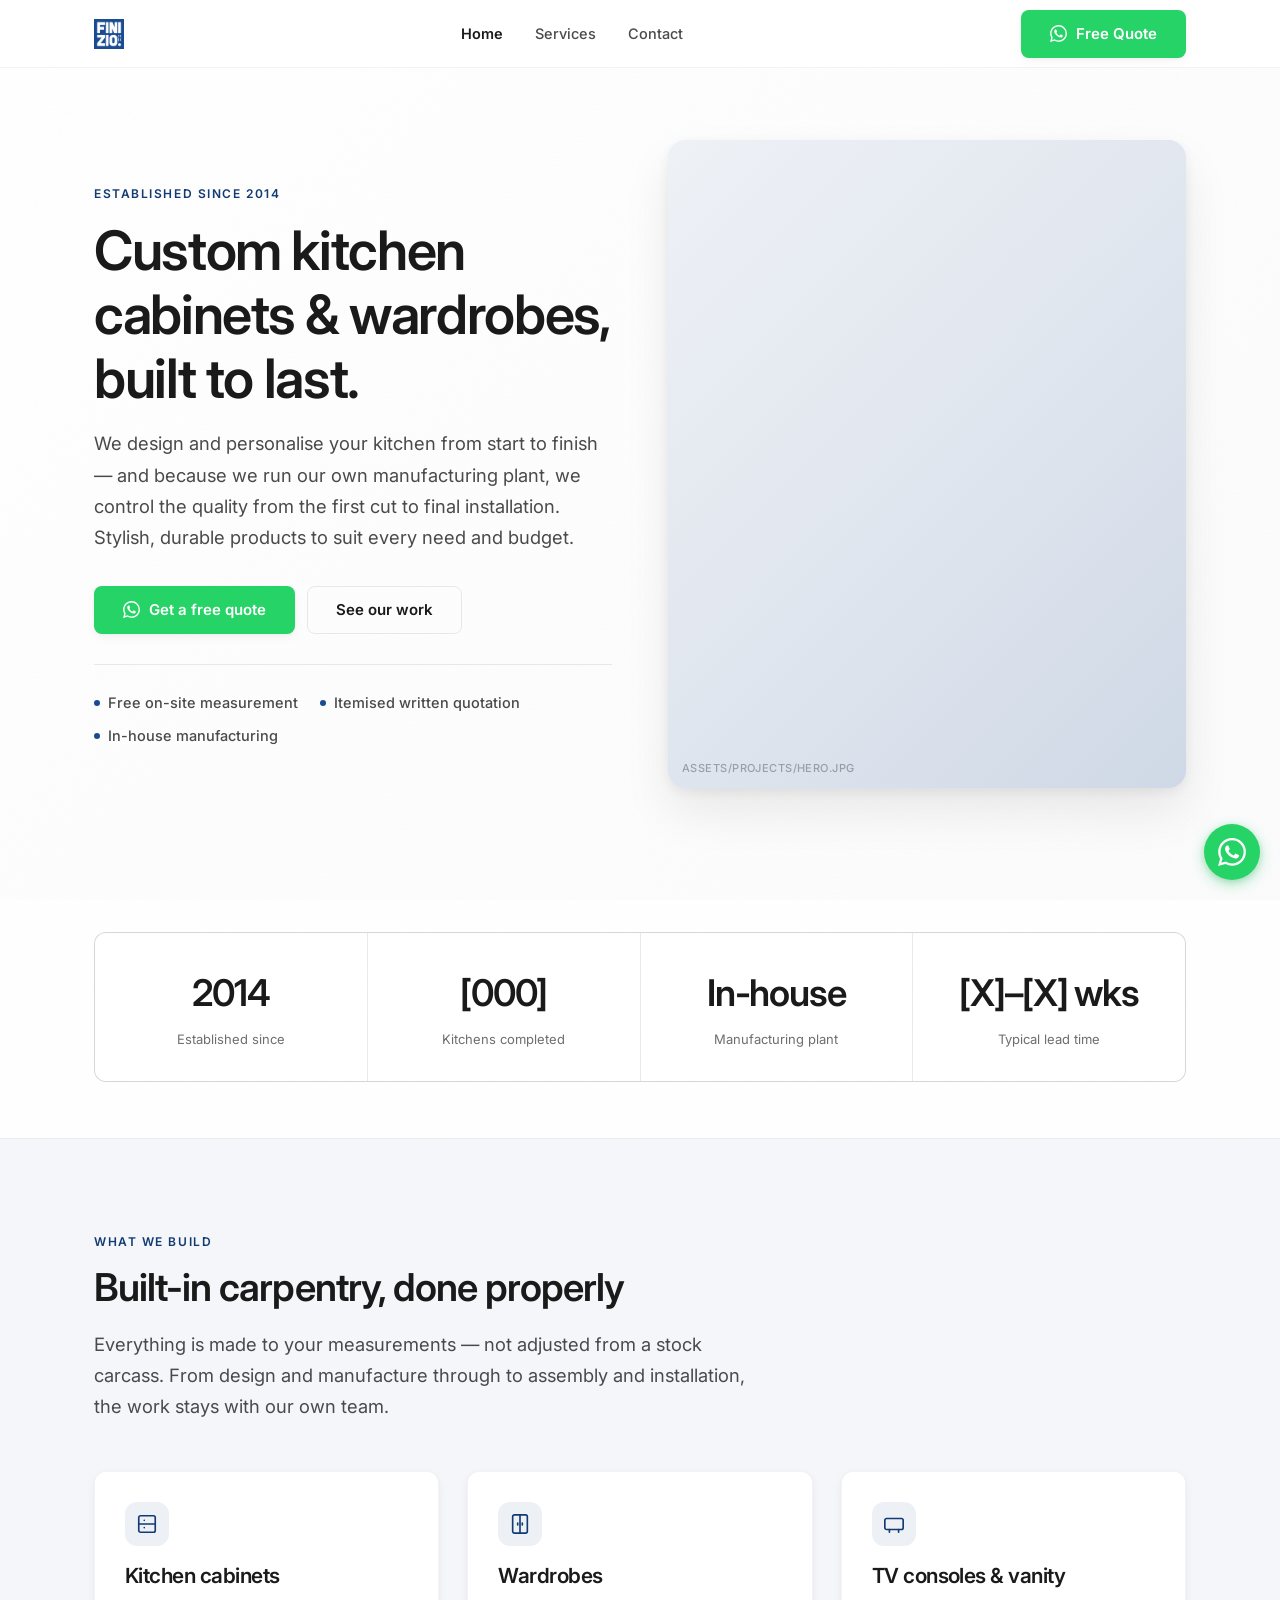
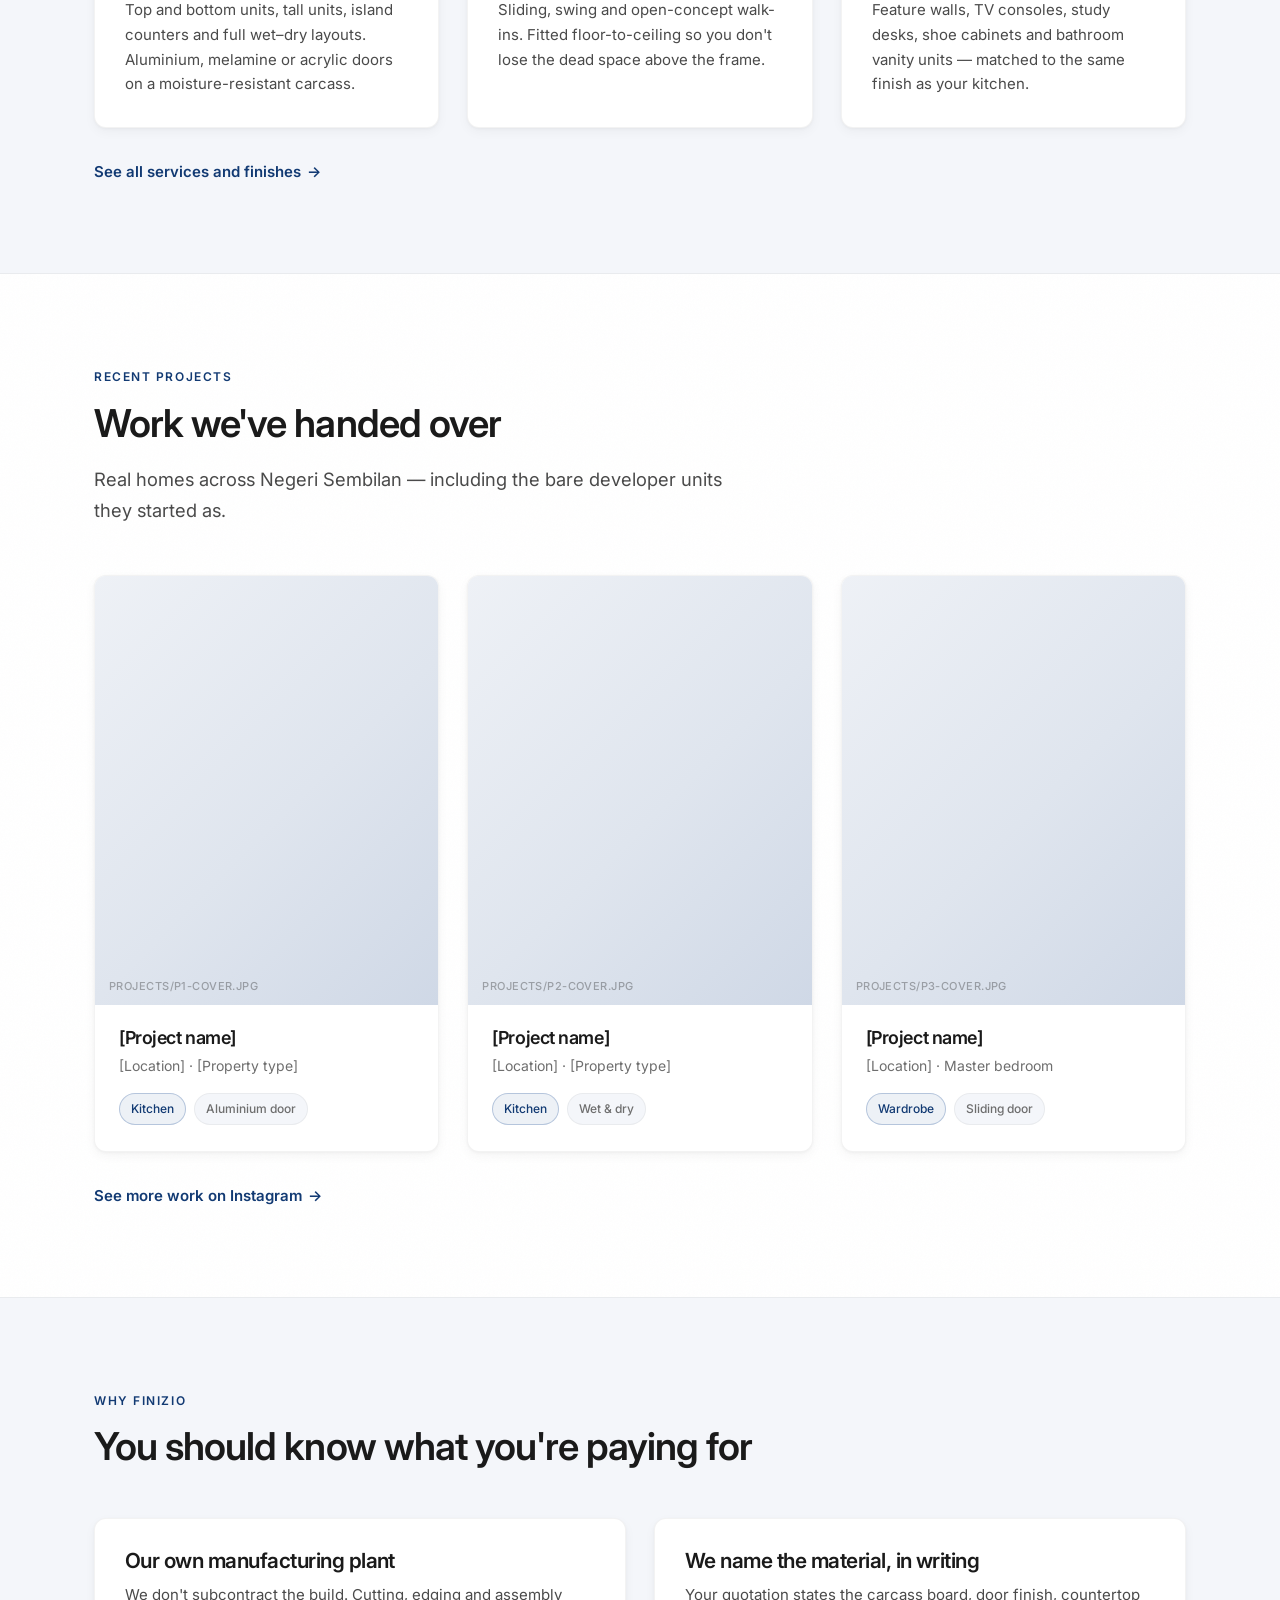
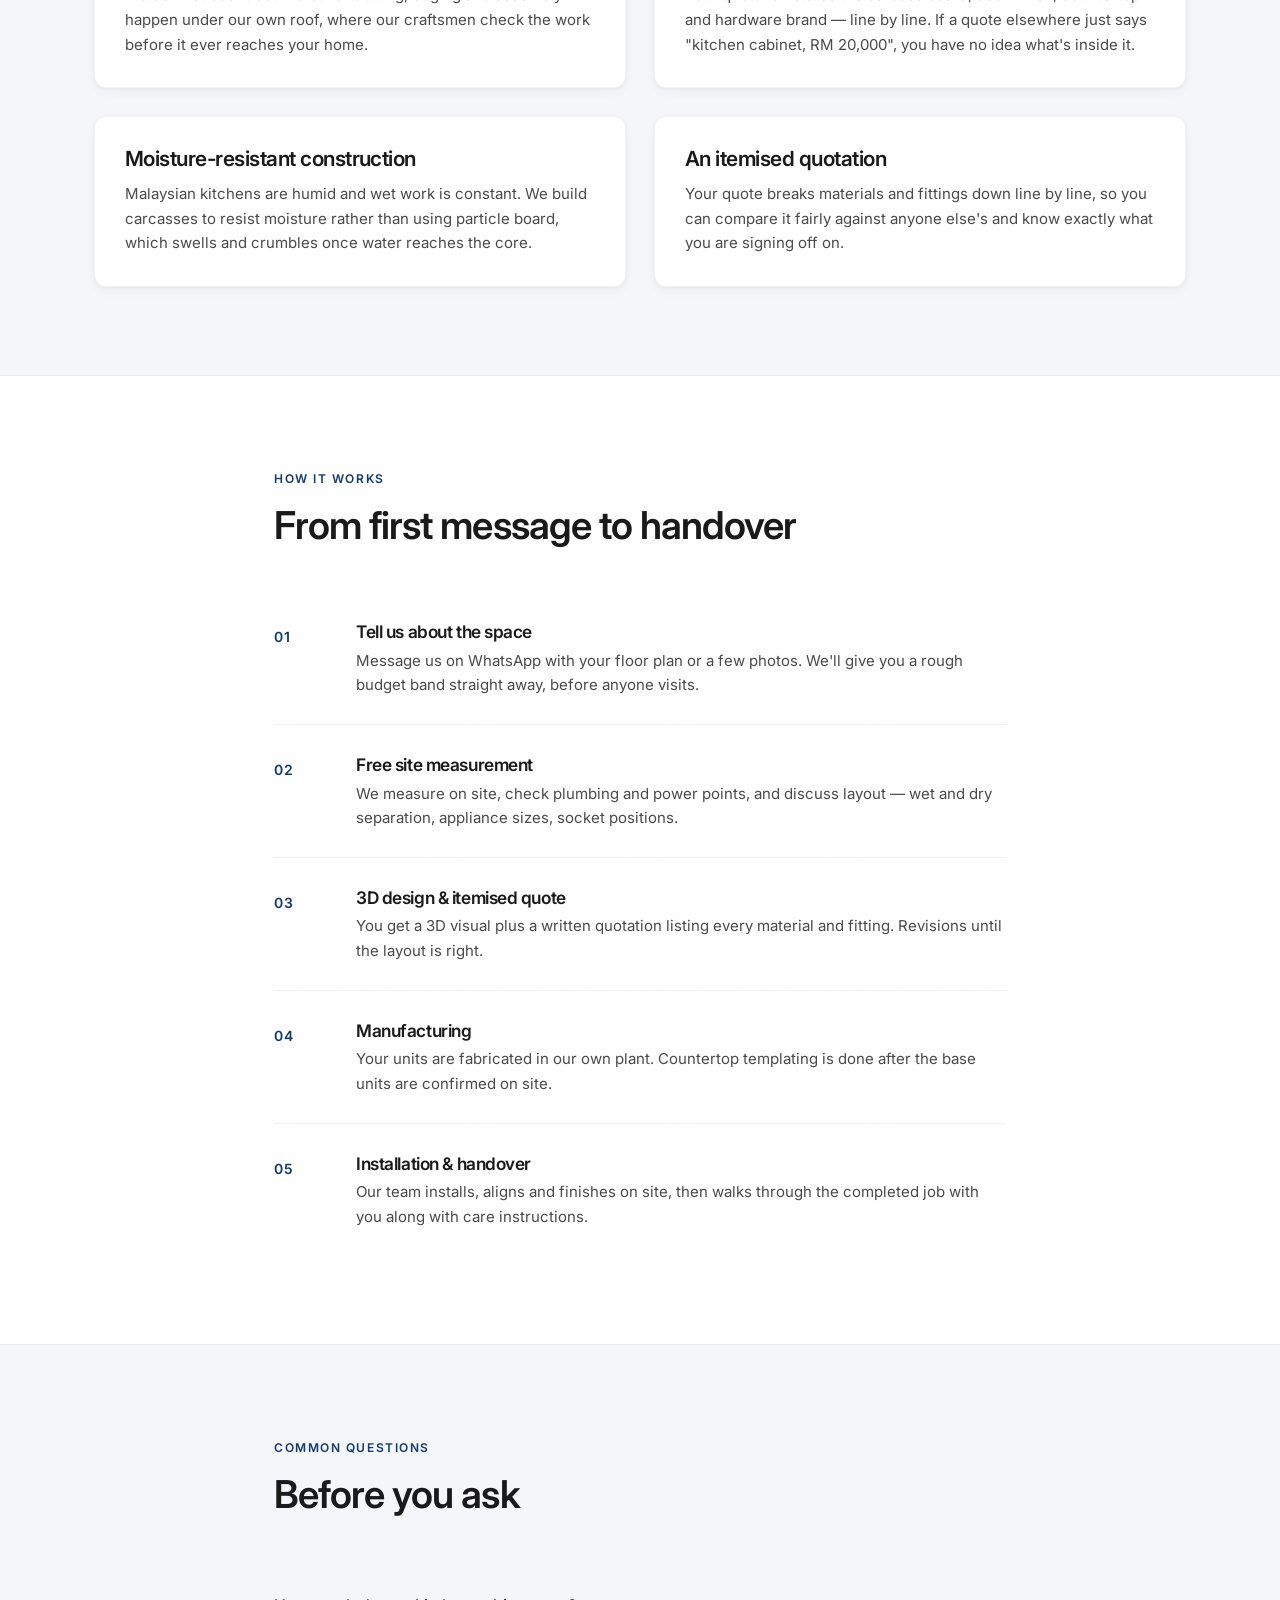
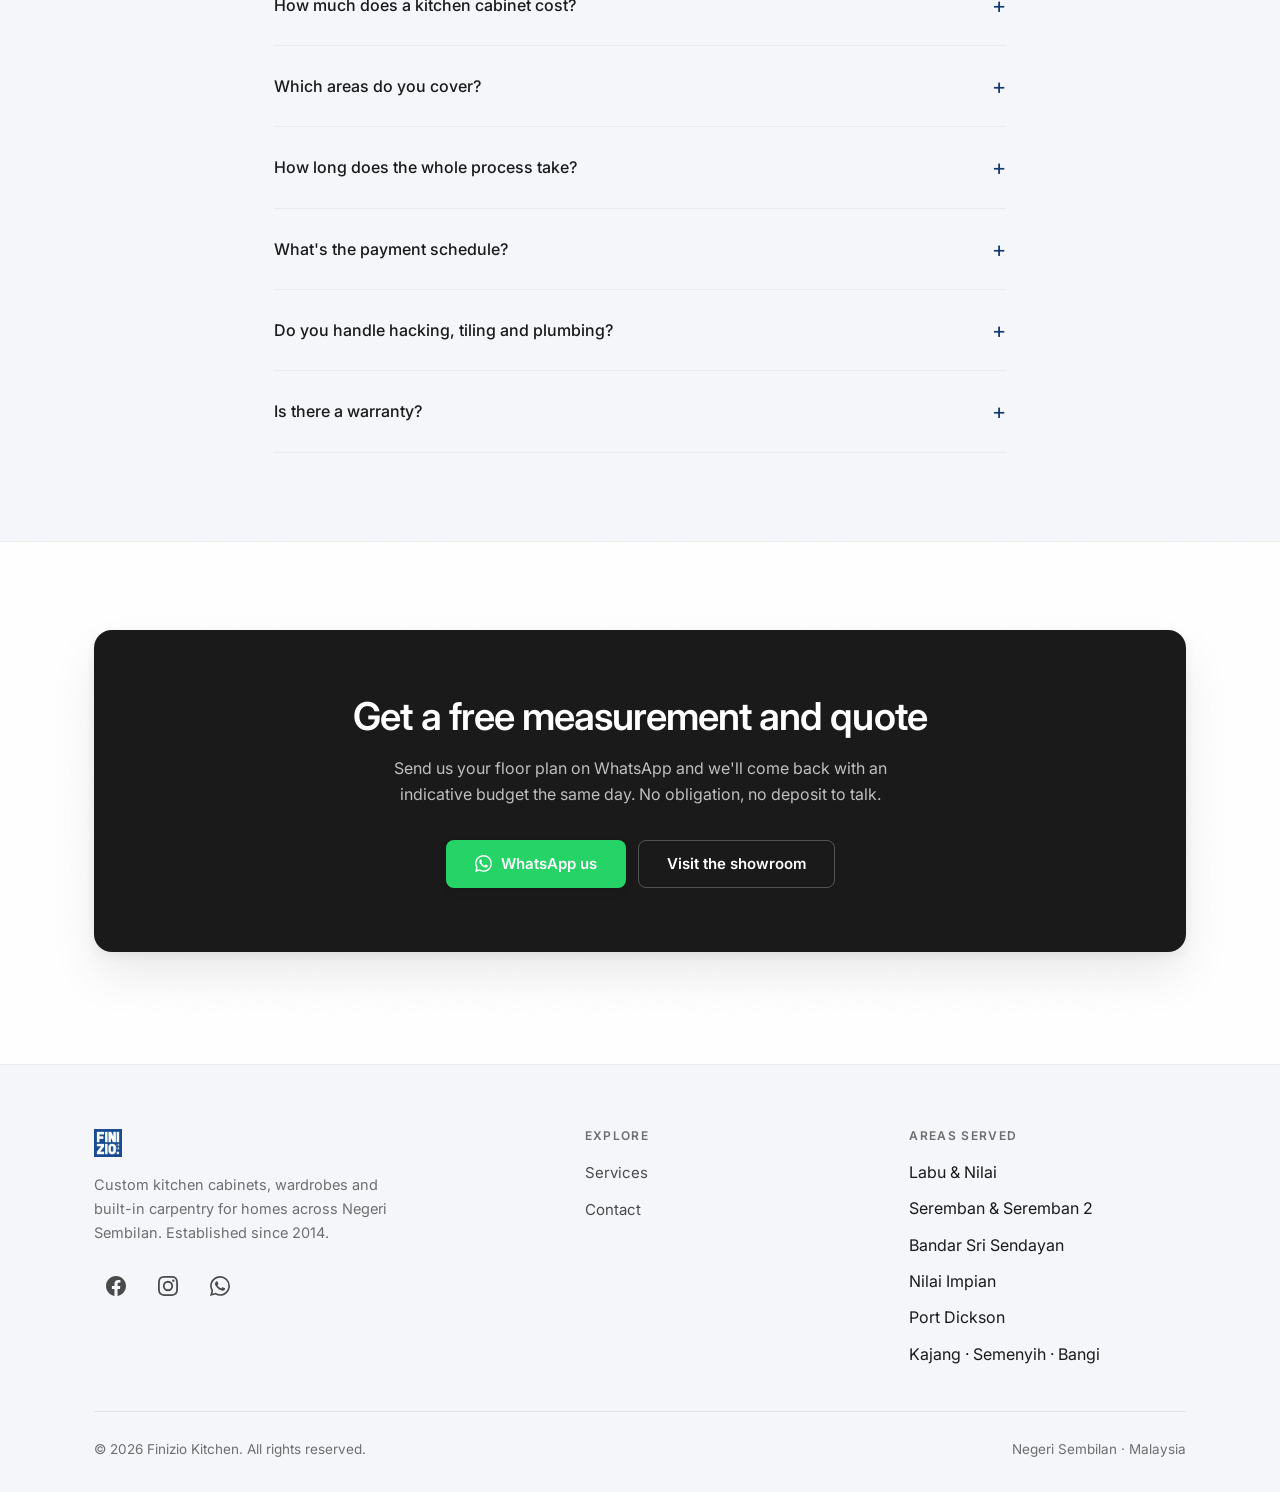
==== commit 5196edb7: "Drop the pricing page, unlink portfolio, add the showroom address Pricing page removed entirely; por" ====
--- a/index.html
+++ b/index.html
@@ -35,7 +35,7 @@
   <link rel="stylesheet" href="/assets/css/site.css" />
 
   <!-- Local business data — feeds Google Business Profile and map results.
-       TODO: fill in street address, postcode and opening hours. -->
+       TODO: add openingHoursSpecification once hours are confirmed. -->
   <script type="application/ld+json">
   {
     "@context": "https://schema.org",
@@ -48,13 +48,14 @@
     "telephone": "+60-11-2868-0313",
     "address": {
       "@type": "PostalAddress",
-      "streetAddress": "[Showroom street address]",
-      "addressLocality": "[Town]",
+      "streetAddress": "22, Jalan Ainsdale 15/3",
+      "addressLocality": "Labu",
       "addressRegion": "Negeri Sembilan",
-      "postalCode": "[Postcode]",
+      "postalCode": "70300",
       "addressCountry": "MY"
     },
-    "areaServed": ["Seremban", "Nilai", "Port Dickson", "Bandar Sri Sendayan", "Kajang", "Semenyih", "Bangi"],
+    "areaServed": ["Labu", "Nilai", "Seremban", "Bandar Sri Sendayan", "Port Dickson", "Kajang", "Semenyih", "Bangi"],
+    "hasMap": "https://maps.app.goo.gl/d2F9A2YsB2FRC3SK6",
     "sameAs": [
       "https://www.facebook.com/finiziokitchenwardrobe",
       "https://www.instagram.com/finiziokitchen/"
@@ -82,9 +83,7 @@
 
       <nav class="nav" id="primary-nav" aria-label="Primary">
         <a href="/" aria-current="page">Home</a>
-        <a href="/portfolio.html">Portfolio</a>
         <a href="/services.html">Services</a>
-        <a href="/pricing.html">Pricing</a>
         <a href="/contact.html">Contact</a>
       </nav>
 
@@ -125,7 +124,7 @@
                  target="_blank" rel="noopener noreferrer">
                 <svg aria-hidden="true"><use href="#i-wa"/></svg> Get a free quote
               </a>
-              <a class="btn btn--ghost" href="/portfolio.html">See our work</a>
+              <a class="btn btn--ghost" href="https://www.instagram.com/finiziokitchen/" target="_blank" rel="noopener noreferrer">See our work</a>
             </div>
 
             <ul class="hero-proof">
@@ -225,7 +224,7 @@
         </div>
 
         <div class="grid grid--3">
-          <a class="project" href="/portfolio.html">
+          <a class="project" href="https://www.instagram.com/finiziokitchen/" target="_blank" rel="noopener noreferrer">
             <div class="shot shot--4x5" data-label="projects/p1-cover.jpg">
               <img src="/assets/projects/p1-cover.jpg" alt="Modern minimalist kitchen with island counter" loading="lazy" decoding="async" />
             </div>
@@ -239,7 +238,7 @@
             </div>
           </a>
 
-          <a class="project" href="/portfolio.html">
+          <a class="project" href="https://www.instagram.com/finiziokitchen/" target="_blank" rel="noopener noreferrer">
             <div class="shot shot--4x5" data-label="projects/p2-cover.jpg">
               <img src="/assets/projects/p2-cover.jpg" alt="Wet and dry kitchen layout" loading="lazy" decoding="async" />
             </div>
@@ -253,7 +252,7 @@
             </div>
           </a>
 
-          <a class="project" href="/portfolio.html">
+          <a class="project" href="https://www.instagram.com/finiziokitchen/" target="_blank" rel="noopener noreferrer">
             <div class="shot shot--4x5" data-label="projects/p3-cover.jpg">
               <img src="/assets/projects/p3-cover.jpg" alt="Floor to ceiling sliding wardrobe" loading="lazy" decoding="async" />
             </div>
@@ -269,7 +268,7 @@
         </div>
 
         <div class="btn-row">
-          <a class="link-arrow" href="/portfolio.html">View the full portfolio</a>
+          <a class="link-arrow" href="https://www.instagram.com/finiziokitchen/" target="_blank" rel="noopener noreferrer">See more work on Instagram</a>
         </div>
       </div>
     </section>
@@ -311,11 +310,11 @@
           </article>
 
           <article class="card">
-            <h3>Published price ranges</h3>
-            <p>
-              Our indicative per-foot pricing is on this website, so you can work
-              out roughly what your kitchen costs before speaking to anyone.
-              <a class="link-arrow" href="/pricing.html" style="display:inline-flex;margin-left:4px">See pricing</a>
+            <h3>An itemised quotation</h3>
+            <p>
+              Your quote breaks materials and fittings down line by line, so you
+              can compare it fairly against anyone else's and know exactly what
+              you are signing off on.
             </p>
           </article>
         </div>
@@ -366,7 +365,7 @@
         <div class="faq">
           <details>
             <summary>How much does a kitchen cabinet cost?</summary>
-            <p>Cabinetry is priced per foot run. A typical top-and-bottom run falls within a broad range depending on the door finish, carcass board and countertop you choose — our indicative ranges are on the <a href="/pricing.html">pricing page</a>. A firm figure needs an on-site measurement.</p>
+            <p>Cabinetry is priced per foot run, so the total depends on your wall lengths plus the door finish, carcass board and countertop you choose. Send your floor plan over on WhatsApp and we will come back with an indicative budget — a firm figure needs an on-site measurement.</p>
           </details>
           <details>
             <summary>Which areas do you cover?</summary>
@@ -434,9 +433,7 @@
         <div>
           <h4>Explore</h4>
           <ul>
-            <li><a href="/portfolio.html">Portfolio</a></li>
             <li><a href="/services.html">Services</a></li>
-            <li><a href="/pricing.html">Pricing</a></li>
             <li><a href="/contact.html">Contact</a></li>
           </ul>
         </div>
@@ -444,9 +441,10 @@
         <div>
           <h4>Areas served</h4>
           <ul>
+            <li>Labu &amp; Nilai</li>
             <li>Seremban &amp; Seremban 2</li>
             <li>Bandar Sri Sendayan</li>
-            <li>Nilai &amp; Nilai Impian</li>
+            <li>Nilai Impian</li>
             <li>Port Dickson</li>
             <li>Kajang · Semenyih · Bangi</li>
           </ul>
--- a/assets/css/site.css
+++ b/assets/css/site.css
@@ -164,6 +164,8 @@
               box-shadow 200ms var(--ease);
 }
 .btn svg { width: 17px; height: 17px; flex-shrink: 0; fill: currentColor; }
+/* Stroke-drawn icons set fill="none"; a CSS fill would override that attribute. */
+.btn svg[fill="none"] { fill: none; stroke: currentColor; }
 
 .btn--primary {
   background: var(--ink);
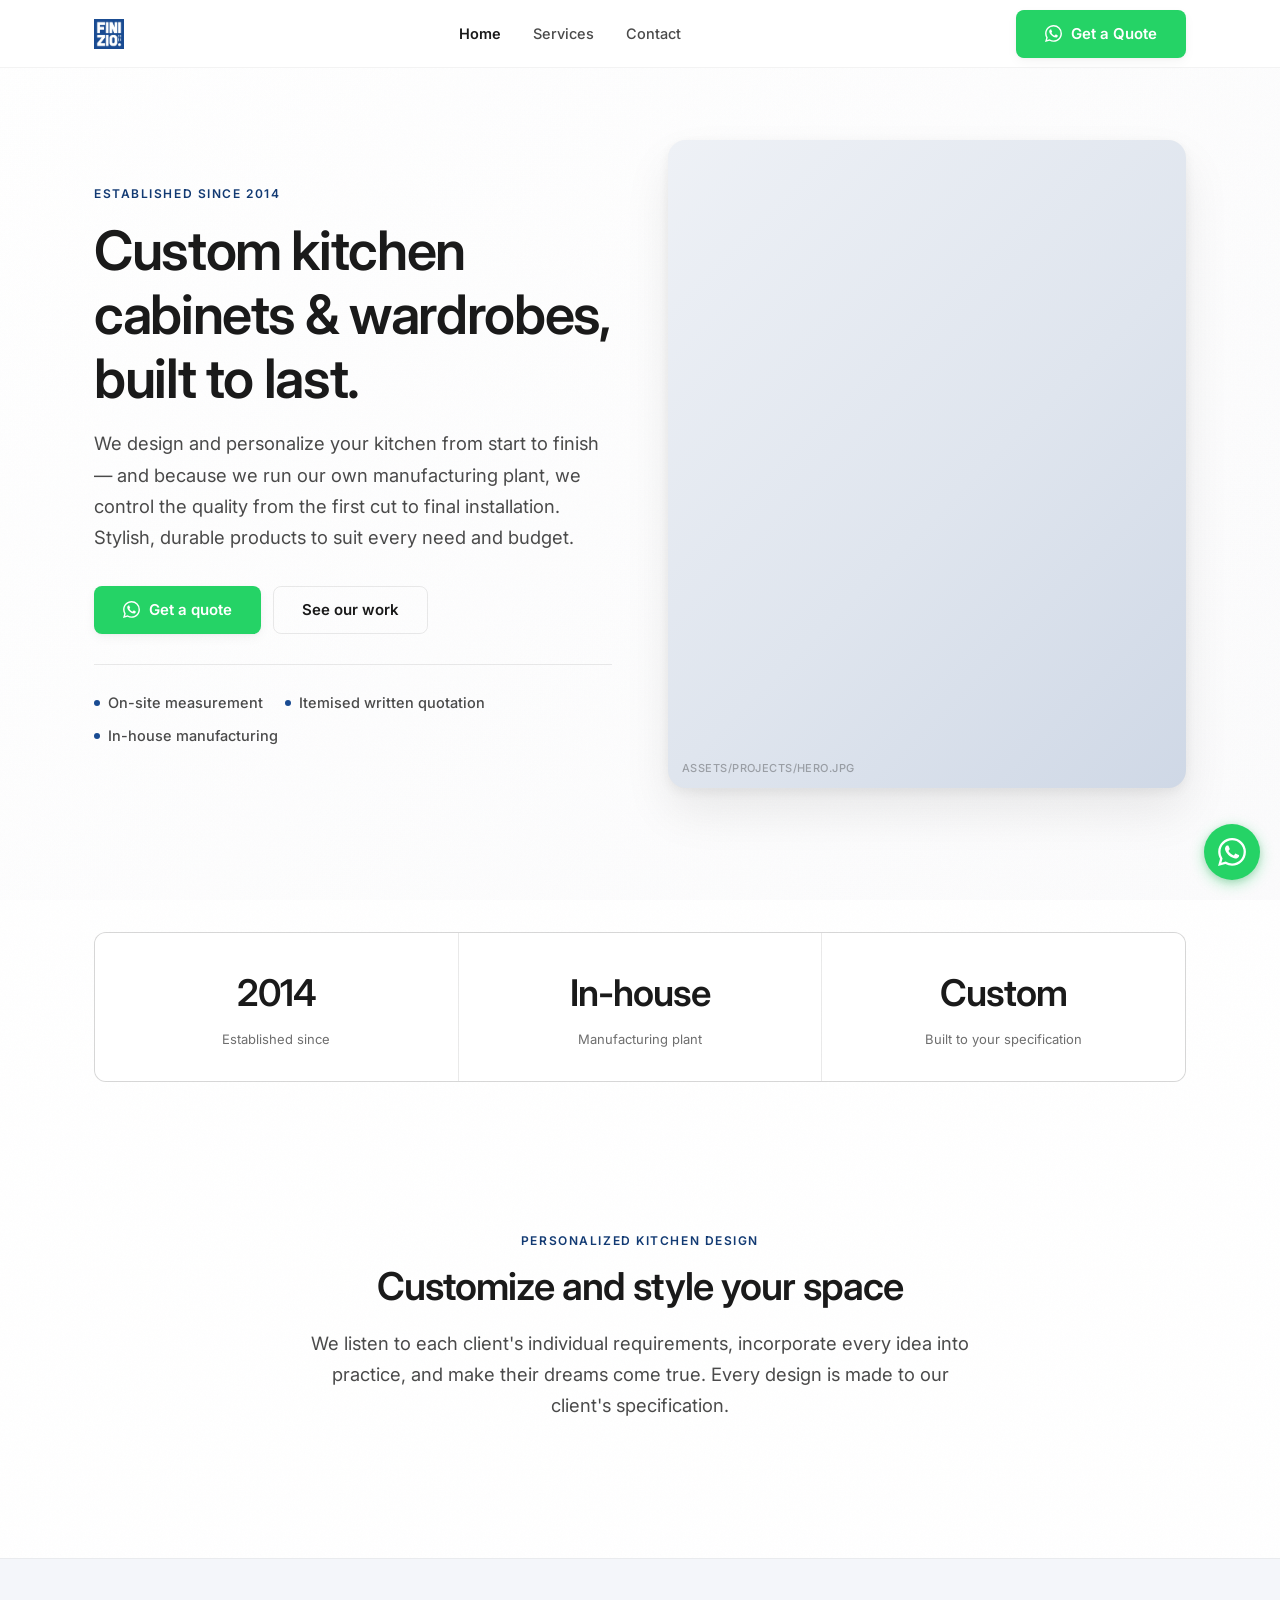
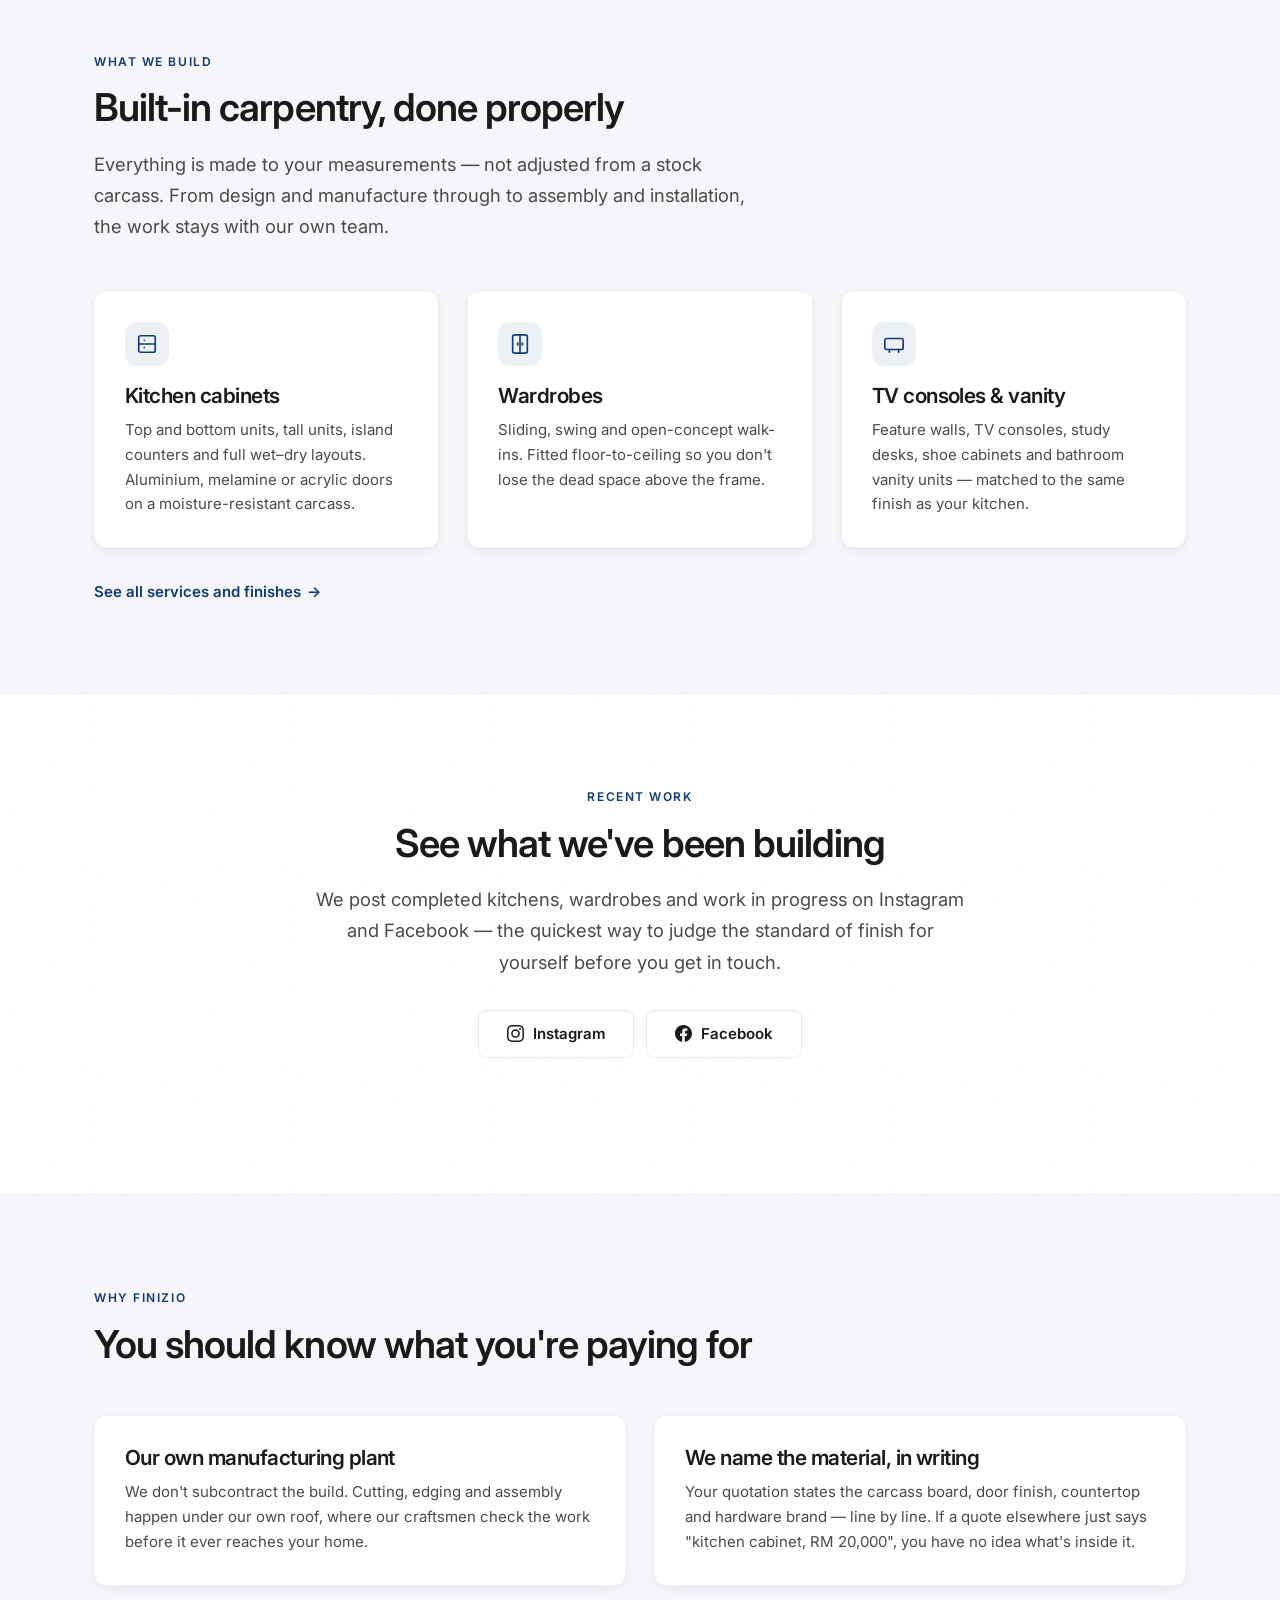
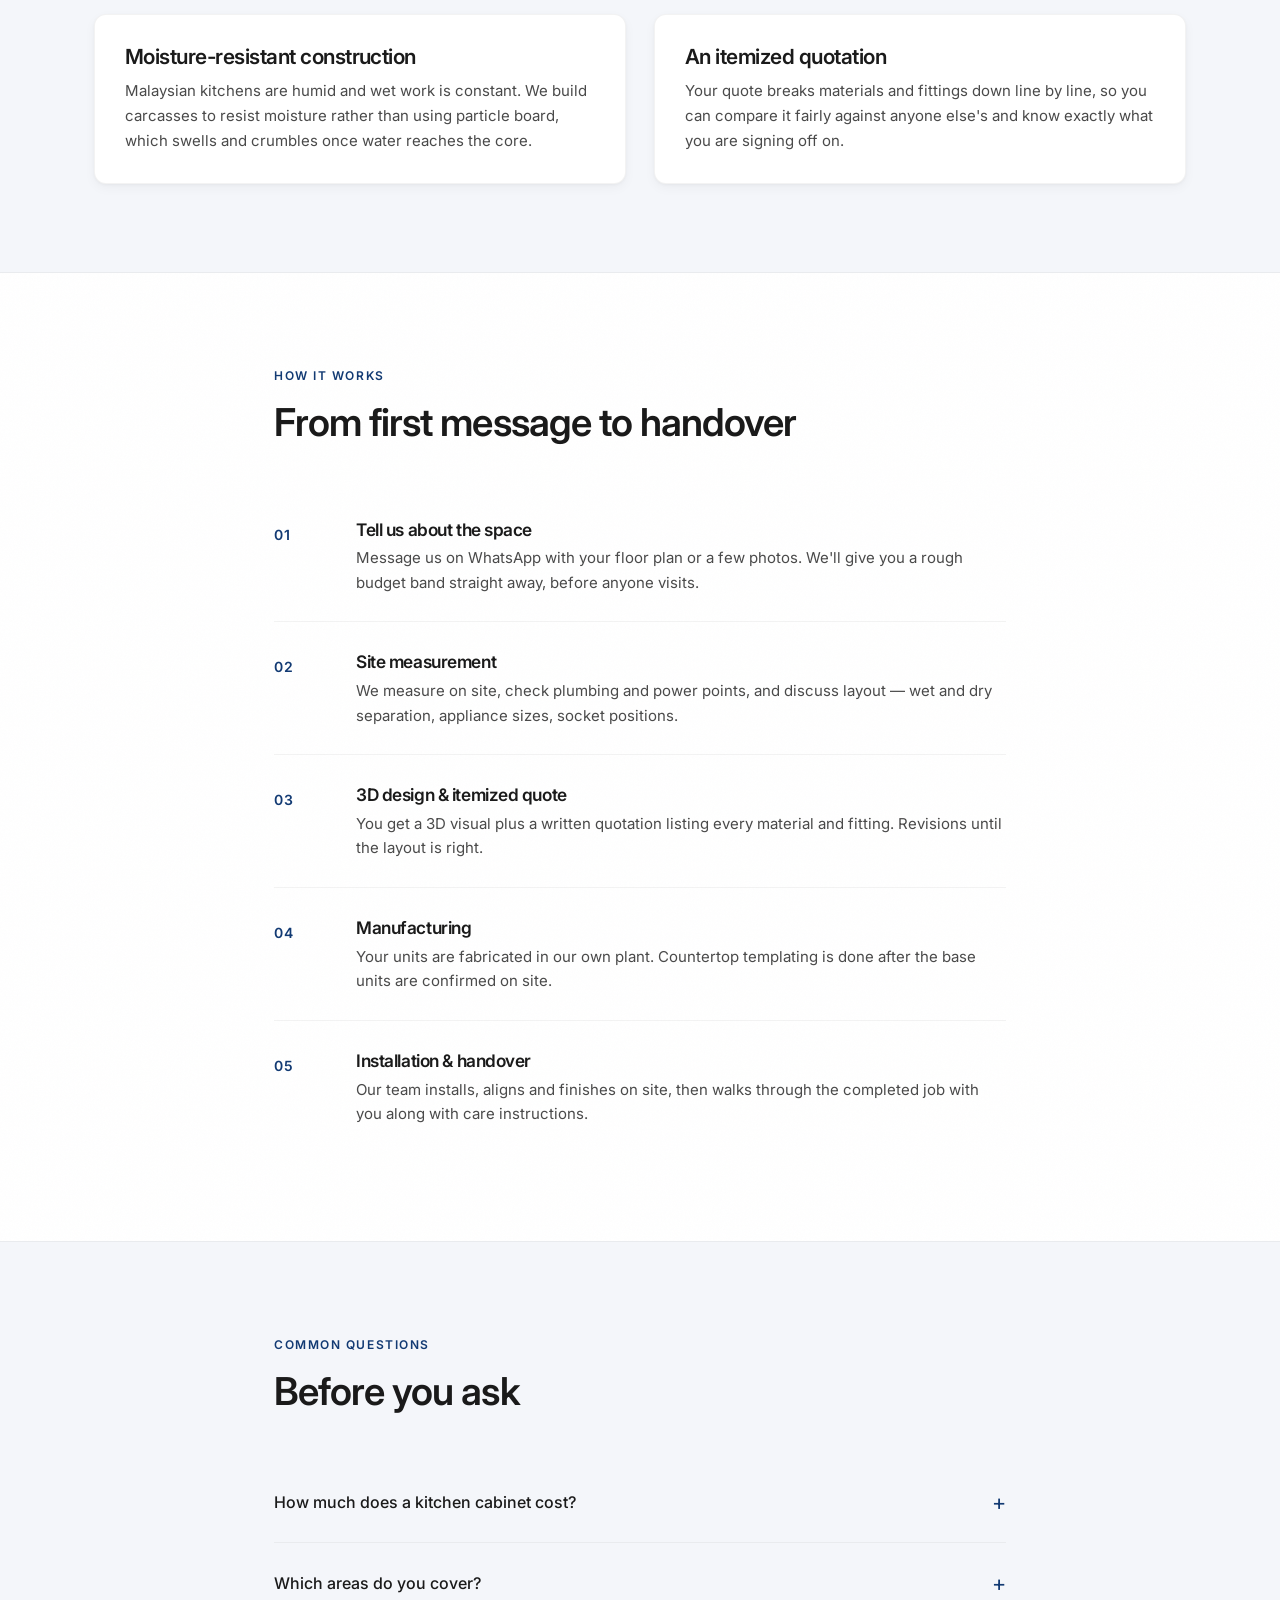
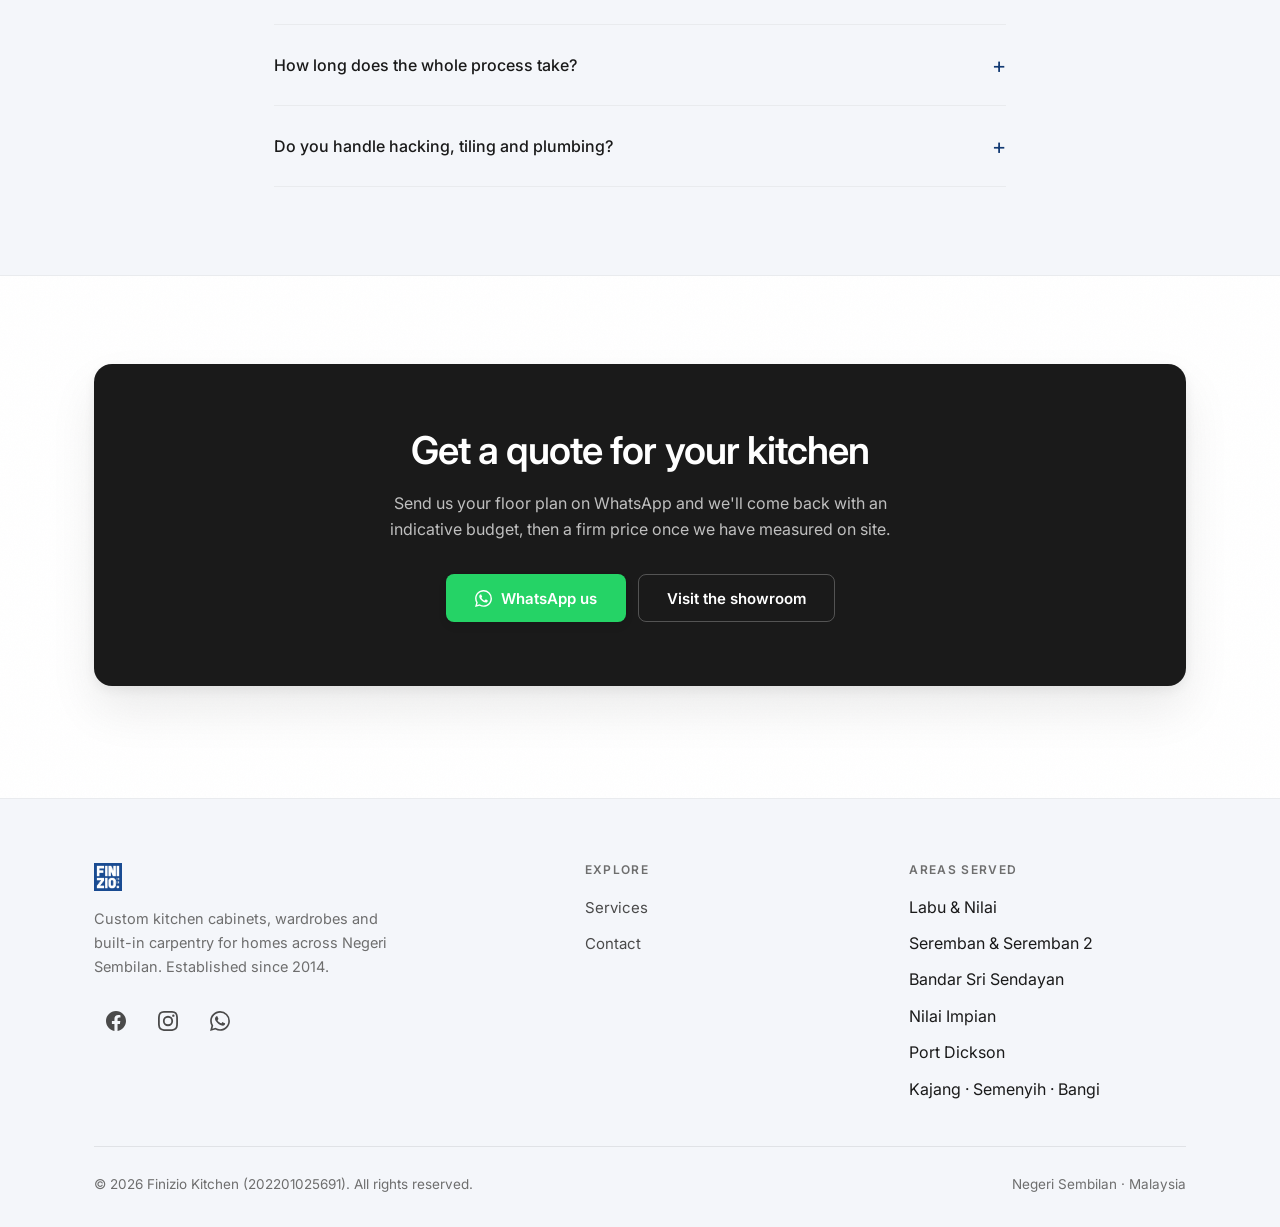
==== commit 71b01d9f: "Remove free-quote claims, add brand copy and company details The brand does not offer free quotation" ====
--- a/index.html
+++ b/index.html
@@ -3,12 +3,9 @@
   ════════════════════════════════════════════════════════════
   FINIZIO — Home
   ------------------------------------------------------------
-  Before going live, replace every [BRACKETED] placeholder.
-  These are real facts about the business that must not be
-  guessed: project count · showroom address · opening hours ·
-  warranty length · lead time · payment terms · reviews.
-  Photos: drop files into /assets/projects/ using the exact
-  filenames listed in /assets/projects/README.md
+  The hero image reads /assets/projects/hero.jpg; until that
+  file exists the slot shows a gradient rather than a broken
+  image. See /assets/projects/README.md.
   ════════════════════════════════════════════════════════════
 -->
 <html lang="en">
@@ -17,7 +14,7 @@
   <meta name="viewport" content="width=device-width, initial-scale=1.0" />
 
   <title>Finizio Kitchen — Custom Kitchen Cabinets &amp; Wardrobes, Negeri Sembilan</title>
-  <meta name="description" content="Established since 2014, Finizio designs, manufactures and installs custom kitchen cabinets and wardrobes across Negeri Sembilan. Own manufacturing plant, premium craftsmanship, free measurement and quotation." />
+  <meta name="description" content="Established since 2014, Finizio designs, manufactures and installs custom kitchen cabinets and wardrobes across Negeri Sembilan. Own manufacturing plant, premium craftsmanship, in-house design and installation." />
   <link rel="canonical" href="https://finizio.com.my/" />
 
   <meta property="og:type" content="website" />
@@ -88,9 +85,9 @@
       </nav>
 
       <a class="btn btn--whatsapp header-cta"
-         href="https://wa.me/601128680313?text=Hi%20Finizio%2C%20I%27d%20like%20a%20free%20quote%20for%20my%20kitchen."
+         href="https://wa.me/601128680313?text=Hi%20Finizio%2C%20I%27d%20like%20a%20quote%20for%20my%20kitchen."
          target="_blank" rel="noopener noreferrer">
-        <svg aria-hidden="true"><use href="#i-wa"/></svg> Free Quote
+        <svg aria-hidden="true"><use href="#i-wa"/></svg> Get a Quote
       </a>
 
       <button class="nav-toggle" type="button" aria-expanded="false"
@@ -112,7 +109,7 @@
             <span class="eyebrow">Established since 2014</span>
             <h1>Custom kitchen cabinets &amp; wardrobes, built to last.</h1>
             <p class="lede">
-              We design and personalise your kitchen from start to finish — and
+              We design and personalize your kitchen from start to finish — and
               because we run our own manufacturing plant, we control the quality
               from the first cut to final installation. Stylish, durable products
               to suit every need and budget.
@@ -120,15 +117,15 @@
 
             <div class="btn-row">
               <a class="btn btn--whatsapp"
-                 href="https://wa.me/601128680313?text=Hi%20Finizio%2C%20I%27d%20like%20a%20free%20measurement%20and%20quote."
+                 href="https://wa.me/601128680313?text=Hi%20Finizio%2C%20I%27d%20like%20a%20measurement%20and%20quote."
                  target="_blank" rel="noopener noreferrer">
-                <svg aria-hidden="true"><use href="#i-wa"/></svg> Get a free quote
+                <svg aria-hidden="true"><use href="#i-wa"/></svg> Get a quote
               </a>
               <a class="btn btn--ghost" href="https://www.instagram.com/finiziokitchen/" target="_blank" rel="noopener noreferrer">See our work</a>
             </div>
 
             <ul class="hero-proof">
-              <li>Free on-site measurement</li>
+              <li>On-site measurement</li>
               <li>Itemised written quotation</li>
               <li>In-house manufacturing</li>
             </ul>
@@ -147,12 +144,26 @@
     <!-- ═══ Stats ══════════════════════════════════════════ -->
     <section class="section section--tight">
       <div class="container">
-        <dl class="stats">
+        <dl class="stats stats--3">
           <div class="stat"><dd>2014</dd><dt>Established since</dt></div>
-          <div class="stat"><dd>[000]</dd><dt>Kitchens completed</dt></div>
           <div class="stat"><dd>In-house</dd><dt>Manufacturing plant</dt></div>
-          <div class="stat"><dd>[X]–[X] wks</dd><dt>Typical lead time</dt></div>
+          <div class="stat"><dd>Custom</dd><dt>Built to your specification</dt></div>
         </dl>
+      </div>
+    </section>
+
+    <!-- ═══ Approach ═══════════════════════════════════════ -->
+    <section class="section">
+      <div class="container container--narrow">
+        <div class="section-head section-head--center">
+          <span class="eyebrow">Personalized kitchen design</span>
+          <h2>Customize and style your space</h2>
+          <p class="lede">
+            We listen to each client's individual requirements, incorporate every
+            idea into practice, and make their dreams come true. Every design is
+            made to our client's specification.
+          </p>
+        </div>
       </div>
     </section>
 
@@ -211,64 +222,25 @@
       </div>
     </section>
 
-    <!-- ═══ Featured work ══════════════════════════════════ -->
+    <!-- ═══ Recent work ════════════════════════════════════ -->
     <section class="section">
-      <div class="container">
-        <div class="section-head">
-          <span class="eyebrow">Recent projects</span>
-          <h2>Work we've handed over</h2>
+      <div class="container container--narrow">
+        <div class="section-head section-head--center">
+          <span class="eyebrow">Recent work</span>
+          <h2>See what we've been building</h2>
           <p class="lede">
-            Real homes across Negeri Sembilan — including the bare developer units
-            they started as.
+            We post completed kitchens, wardrobes and work in progress on
+            Instagram and Facebook — the quickest way to judge the standard of
+            finish for yourself before you get in touch.
           </p>
-        </div>
-
-        <div class="grid grid--3">
-          <a class="project" href="https://www.instagram.com/finiziokitchen/" target="_blank" rel="noopener noreferrer">
-            <div class="shot shot--4x5" data-label="projects/p1-cover.jpg">
-              <img src="/assets/projects/p1-cover.jpg" alt="Modern minimalist kitchen with island counter" loading="lazy" decoding="async" />
-            </div>
-            <div class="project-body">
-              <h3>[Project name]</h3>
-              <p class="small muted">[Location] · [Property type]</p>
-              <div class="project-meta">
-                <span class="tag tag--brand">Kitchen</span>
-                <span class="tag">Aluminium door</span>
-              </div>
-            </div>
-          </a>
-
-          <a class="project" href="https://www.instagram.com/finiziokitchen/" target="_blank" rel="noopener noreferrer">
-            <div class="shot shot--4x5" data-label="projects/p2-cover.jpg">
-              <img src="/assets/projects/p2-cover.jpg" alt="Wet and dry kitchen layout" loading="lazy" decoding="async" />
-            </div>
-            <div class="project-body">
-              <h3>[Project name]</h3>
-              <p class="small muted">[Location] · [Property type]</p>
-              <div class="project-meta">
-                <span class="tag tag--brand">Kitchen</span>
-                <span class="tag">Wet &amp; dry</span>
-              </div>
-            </div>
-          </a>
-
-          <a class="project" href="https://www.instagram.com/finiziokitchen/" target="_blank" rel="noopener noreferrer">
-            <div class="shot shot--4x5" data-label="projects/p3-cover.jpg">
-              <img src="/assets/projects/p3-cover.jpg" alt="Floor to ceiling sliding wardrobe" loading="lazy" decoding="async" />
-            </div>
-            <div class="project-body">
-              <h3>[Project name]</h3>
-              <p class="small muted">[Location] · Master bedroom</p>
-              <div class="project-meta">
-                <span class="tag tag--brand">Wardrobe</span>
-                <span class="tag">Sliding door</span>
-              </div>
-            </div>
-          </a>
-        </div>
-
-        <div class="btn-row">
-          <a class="link-arrow" href="https://www.instagram.com/finiziokitchen/" target="_blank" rel="noopener noreferrer">See more work on Instagram</a>
+          <div class="btn-row btn-row--center">
+            <a class="btn btn--ghost" href="https://www.instagram.com/finiziokitchen/" target="_blank" rel="noopener noreferrer">
+              <svg aria-hidden="true"><use href="#i-ig"/></svg> Instagram
+            </a>
+            <a class="btn btn--ghost" href="https://www.facebook.com/finiziokitchenwardrobe" target="_blank" rel="noopener noreferrer">
+              <svg aria-hidden="true"><use href="#i-fb"/></svg> Facebook
+            </a>
+          </div>
         </div>
       </div>
     </section>
@@ -310,7 +282,7 @@
           </article>
 
           <article class="card">
-            <h3>An itemised quotation</h3>
+            <h3>An itemized quotation</h3>
             <p>
               Your quote breaks materials and fittings down line by line, so you
               can compare it fairly against anyone else's and know exactly what
@@ -335,11 +307,11 @@
             <p>Message us on WhatsApp with your floor plan or a few photos. We'll give you a rough budget band straight away, before anyone visits.</p>
           </div></div>
           <div class="step"><div>
-            <h3>Free site measurement</h3>
+            <h3>Site measurement</h3>
             <p>We measure on site, check plumbing and power points, and discuss layout — wet and dry separation, appliance sizes, socket positions.</p>
           </div></div>
           <div class="step"><div>
-            <h3>3D design &amp; itemised quote</h3>
+            <h3>3D design &amp; itemized quote</h3>
             <p>You get a 3D visual plus a written quotation listing every material and fitting. Revisions until the layout is right.</p>
           </div></div>
           <div class="step"><div>
@@ -373,19 +345,11 @@
           </details>
           <details>
             <summary>How long does the whole process take?</summary>
-            <p>[X] to [X] weeks from confirmed design to installation is typical, depending on material availability and the size of the job. Countertop fabrication adds time after base units are installed.</p>
-          </details>
-          <details>
-            <summary>What's the payment schedule?</summary>
-            <p>[Describe your deposit and staged payment terms — e.g. deposit on confirmation, progress payment before installation, balance on handover.]</p>
+            <p>It depends on the size of the job and the materials you choose — we confirm a schedule with you at quotation stage, before any deposit. Countertop fabrication adds time after the base units are installed.</p>
           </details>
           <details>
             <summary>Do you handle hacking, tiling and plumbing?</summary>
-            <p>[Confirm what is and isn't included — whether you coordinate wet works and demolition, or work alongside the customer's own contractor.]</p>
-          </details>
-          <details>
-            <summary>Is there a warranty?</summary>
-            <p>[State your warranty period and what it covers — carcass, doors, hardware — and what it excludes.]</p>
+            <p>Yes. We take on the renovation as a whole — hacking, tiling, plumbing and electrical alongside the carpentry — so you deal with one team instead of coordinating several trades yourself. Tell us the full scope and we'll quote it as one package.</p>
           </details>
         </div>
       </div>
@@ -395,14 +359,14 @@
     <section class="section">
       <div class="container">
         <div class="cta-band">
-          <h2>Get a free measurement and quote</h2>
+          <h2>Get a quote for your kitchen</h2>
           <p>
             Send us your floor plan on WhatsApp and we'll come back with an
-            indicative budget the same day. No obligation, no deposit to talk.
+            indicative budget, then a firm price once we have measured on site.
           </p>
           <div class="btn-row btn-row--center">
             <a class="btn btn--whatsapp"
-               href="https://wa.me/601128680313?text=Hi%20Finizio%2C%20I%27d%20like%20a%20free%20measurement%20and%20quote."
+               href="https://wa.me/601128680313?text=Hi%20Finizio%2C%20I%27d%20like%20a%20measurement%20and%20quote."
                target="_blank" rel="noopener noreferrer">
               <svg aria-hidden="true"><use href="#i-wa"/></svg> WhatsApp us
             </a>
@@ -453,14 +417,14 @@
       </div>
 
       <div class="footer-base">
-        <span>&copy; 2026 Finizio Kitchen. All rights reserved.</span>
+        <span>&copy; 2026 Finizio Kitchen (202201025691). All rights reserved.</span>
         <span>Negeri Sembilan · Malaysia</span>
       </div>
     </div>
   </footer>
 
   <a class="wa-float"
-     href="https://wa.me/601128680313?text=Hi%20Finizio%2C%20I%27d%20like%20a%20free%20quote."
+     href="https://wa.me/601128680313?text=Hi%20Finizio%2C%20I%27d%20like%20a%20quote."
      target="_blank" rel="noopener noreferrer" aria-label="Chat with Finizio on WhatsApp">
     <svg aria-hidden="true"><use href="#i-wa"/></svg>
   </a>
--- a/assets/css/site.css
+++ b/assets/css/site.css
@@ -442,6 +442,8 @@
   border-radius: var(--radius);
   overflow: hidden;
 }
+.stats--3 { grid-template-columns: repeat(3, 1fr); }
+
 .stat {
   background: var(--surface);
   padding: 30px 24px;
@@ -752,6 +754,7 @@
   .grid--4 { grid-template-columns: repeat(2, 1fr); }
   .grid--3 { grid-template-columns: repeat(2, 1fr); }
   .stats   { grid-template-columns: repeat(2, 1fr); }
+  .stats--3 { grid-template-columns: repeat(3, 1fr); }
   .footer-grid { grid-template-columns: 1fr 1fr; gap: 36px; }
 }
 
@@ -788,6 +791,7 @@
   .section { padding: 60px 0; }
   .container { padding-inline: 20px; }
   .grid--3, .grid--4, .grid--2 { grid-template-columns: 1fr; }
+  .stats, .stats--3 { grid-template-columns: 1fr; }
   .footer-grid { grid-template-columns: 1fr; }
   .card { padding: 26px 24px; }
   .step { grid-template-columns: 44px 1fr; gap: 14px; }
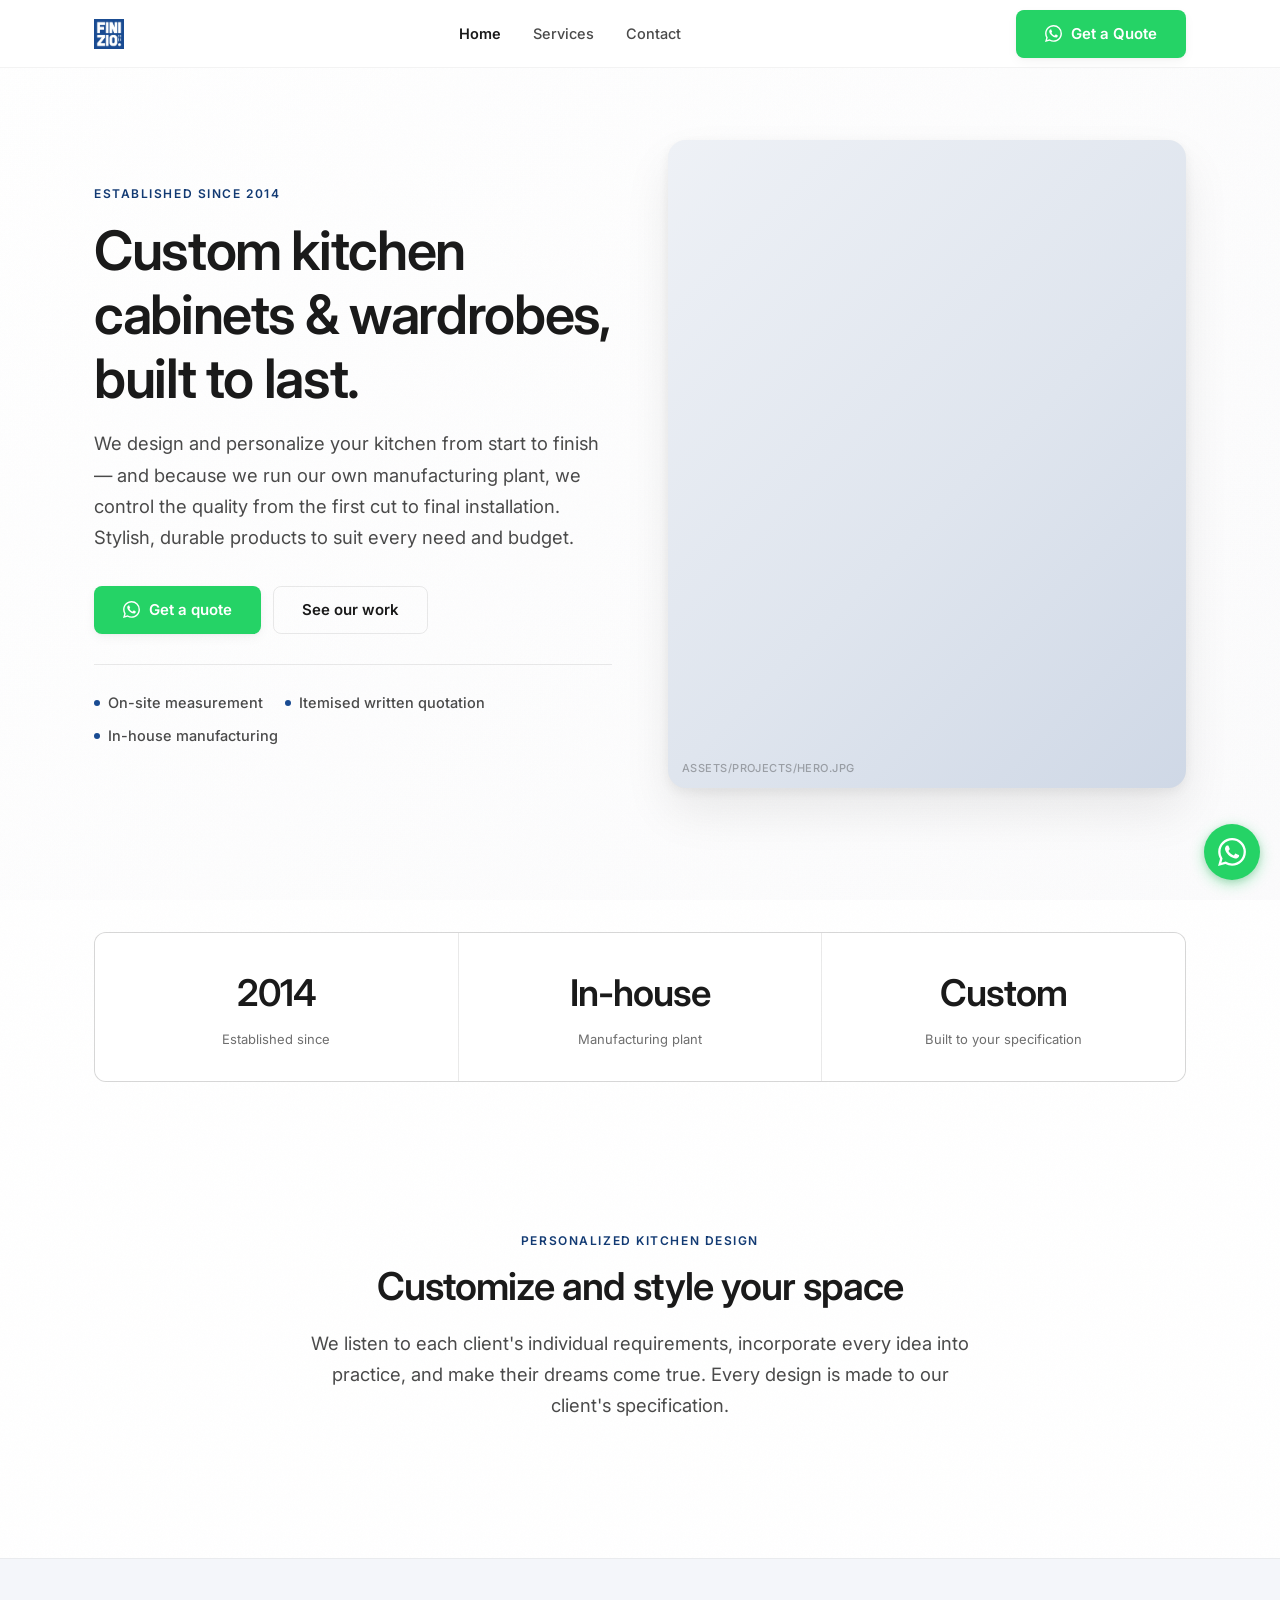
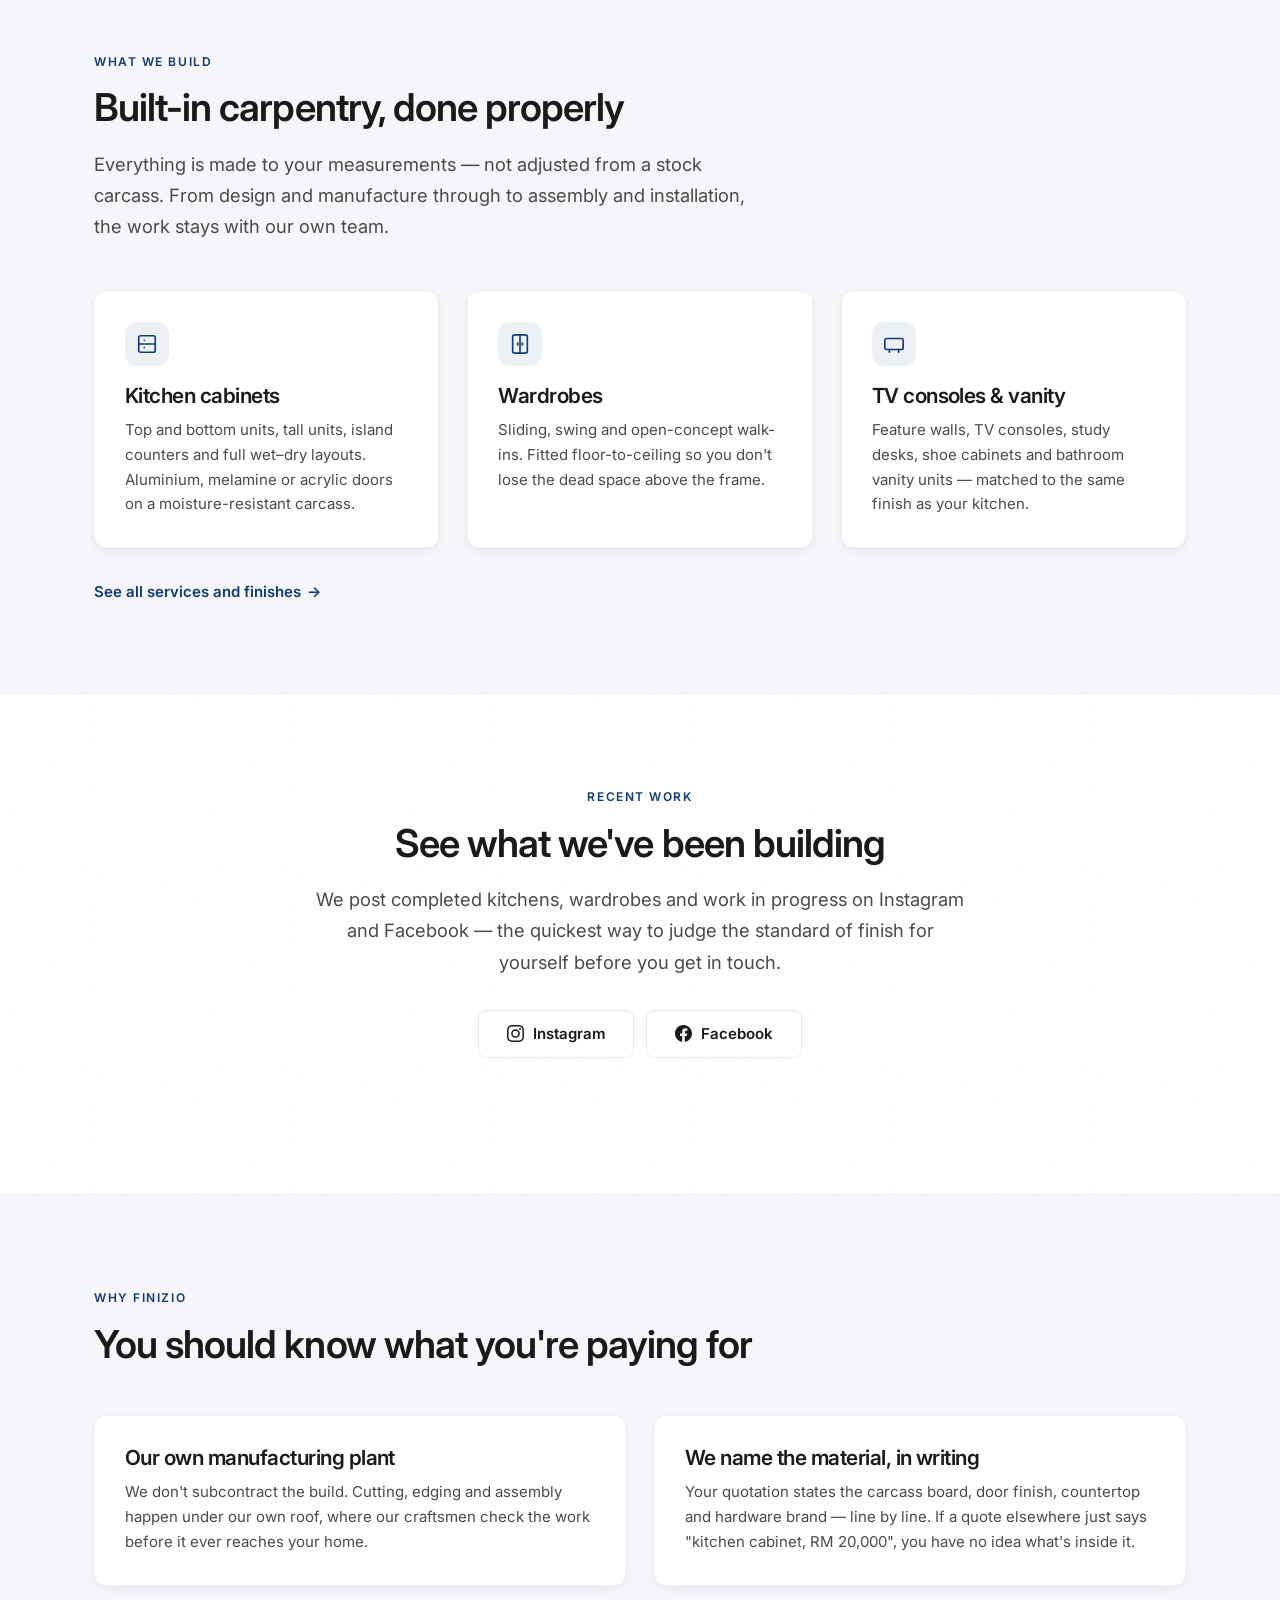
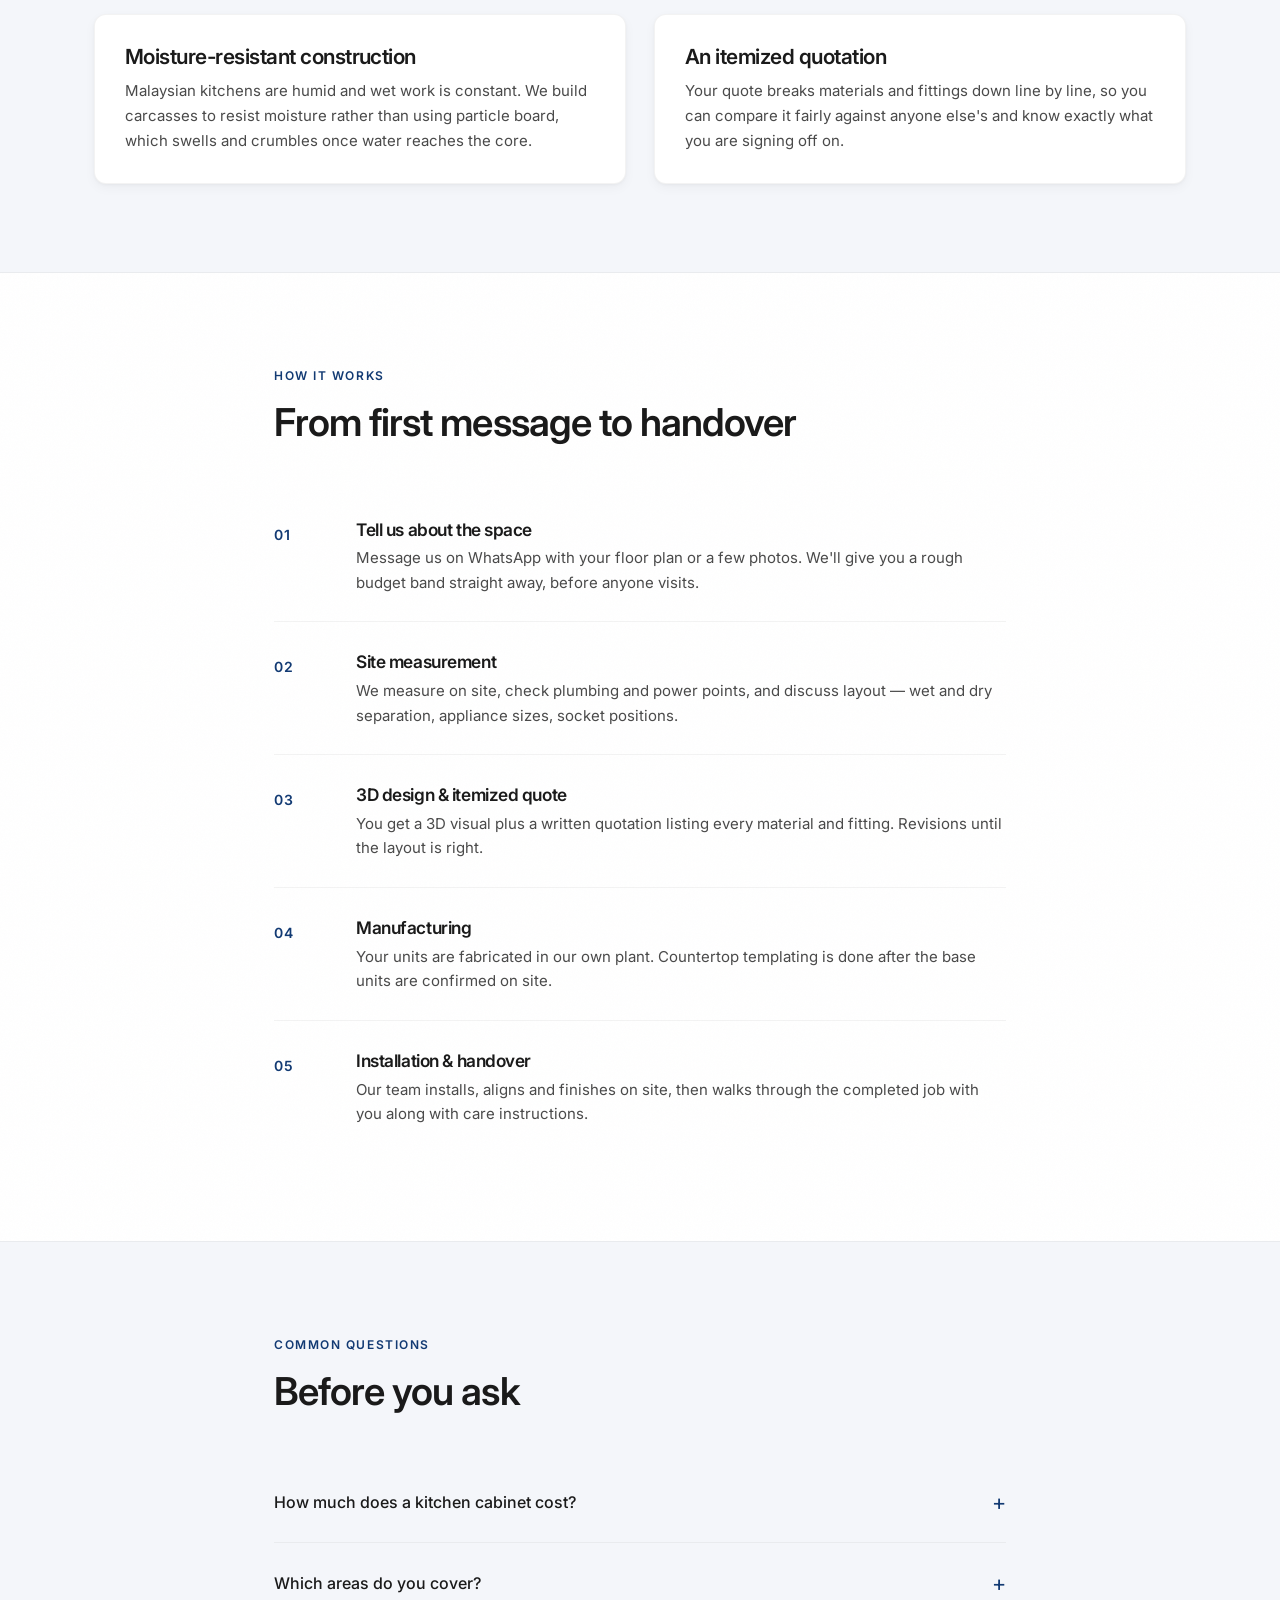
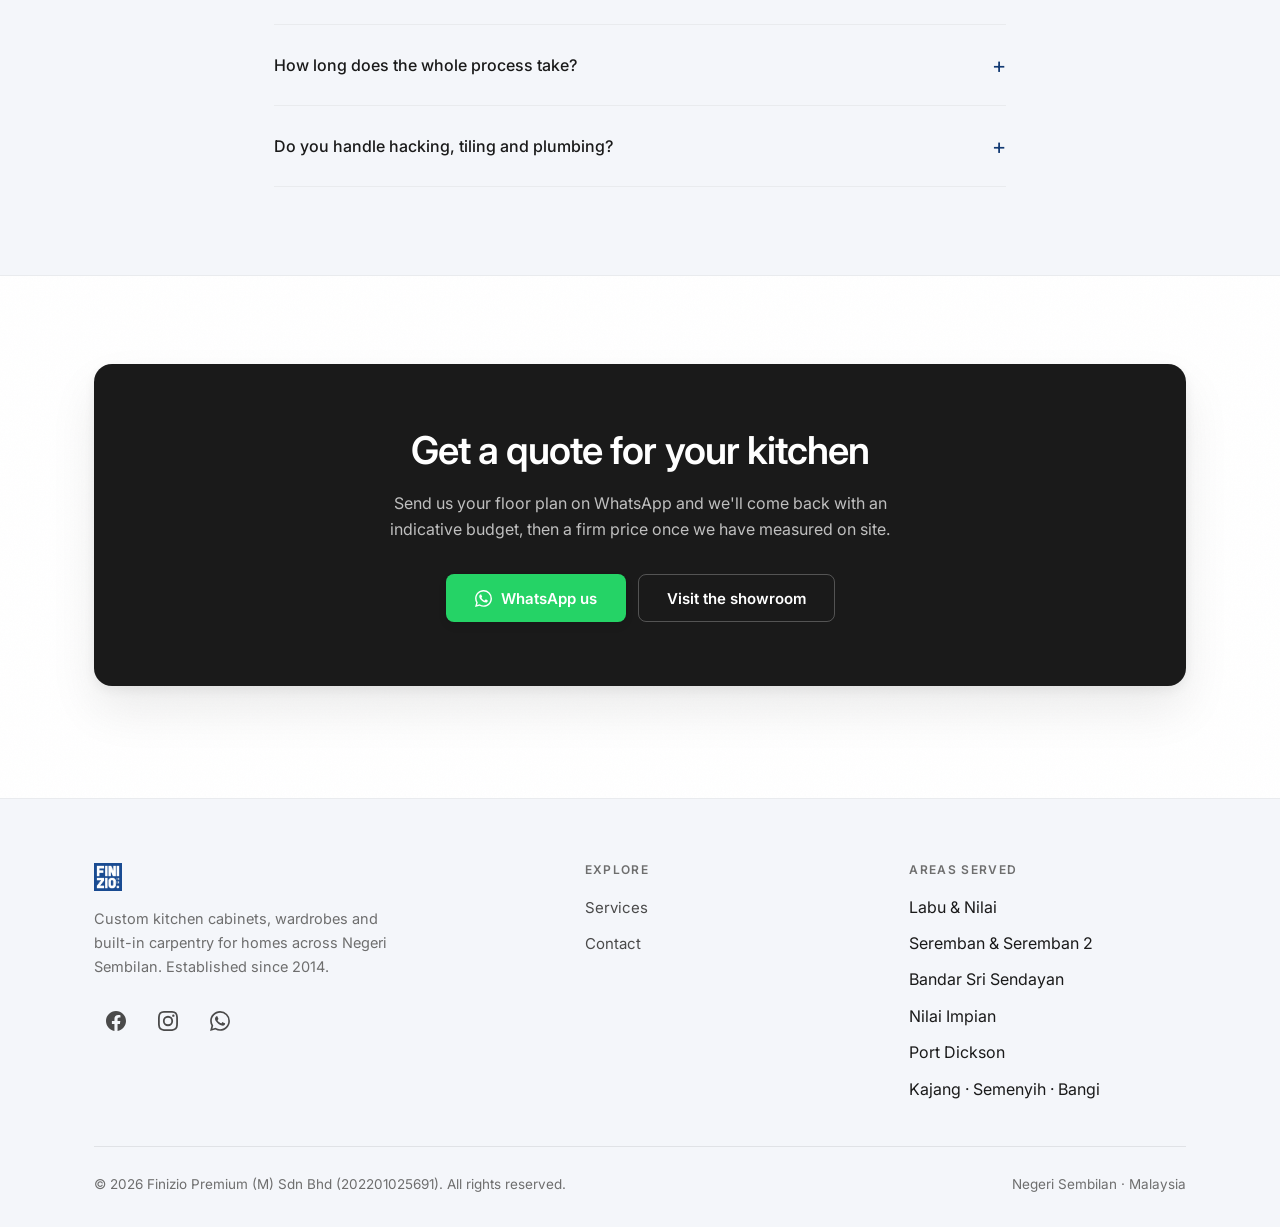
==== commit bf2073e5: "Add the real map embed, coordinates and registered company name Replaces the generic address-query m" ====
--- a/index.html
+++ b/index.html
@@ -32,12 +32,14 @@
   <link rel="stylesheet" href="/assets/css/site.css" />
 
   <!-- Local business data — feeds Google Business Profile and map results.
-       TODO: add openingHoursSpecification once hours are confirmed. -->
+       No openingHoursSpecification: the showroom runs by appointment, so
+       publishing fixed hours here would contradict the contact page. -->
   <script type="application/ld+json">
   {
     "@context": "https://schema.org",
     "@type": "HomeAndConstructionBusiness",
     "name": "Finizio Kitchen",
+    "legalName": "FINIZIO PREMIUM (M) SDN BHD",
     "description": "Custom kitchen cabinet and wardrobe specialists with an in-house manufacturing plant, serving Negeri Sembilan since 2014.",
     "url": "https://finizio.com.my/",
     "logo": "https://finizio.com.my/assets/finizio-logo.png",
@@ -50,6 +52,11 @@
       "addressRegion": "Negeri Sembilan",
       "postalCode": "70300",
       "addressCountry": "MY"
+    },
+    "geo": {
+      "@type": "GeoCoordinates",
+      "latitude": 2.7265669,
+      "longitude": 101.813653
     },
     "areaServed": ["Labu", "Nilai", "Seremban", "Bandar Sri Sendayan", "Port Dickson", "Kajang", "Semenyih", "Bangi"],
     "hasMap": "https://maps.app.goo.gl/d2F9A2YsB2FRC3SK6",
@@ -417,7 +424,7 @@
       </div>
 
       <div class="footer-base">
-        <span>&copy; 2026 Finizio Kitchen (202201025691). All rights reserved.</span>
+        <span>&copy; 2026 Finizio Premium (M) Sdn Bhd (202201025691). All rights reserved.</span>
         <span>Negeri Sembilan · Malaysia</span>
       </div>
     </div>
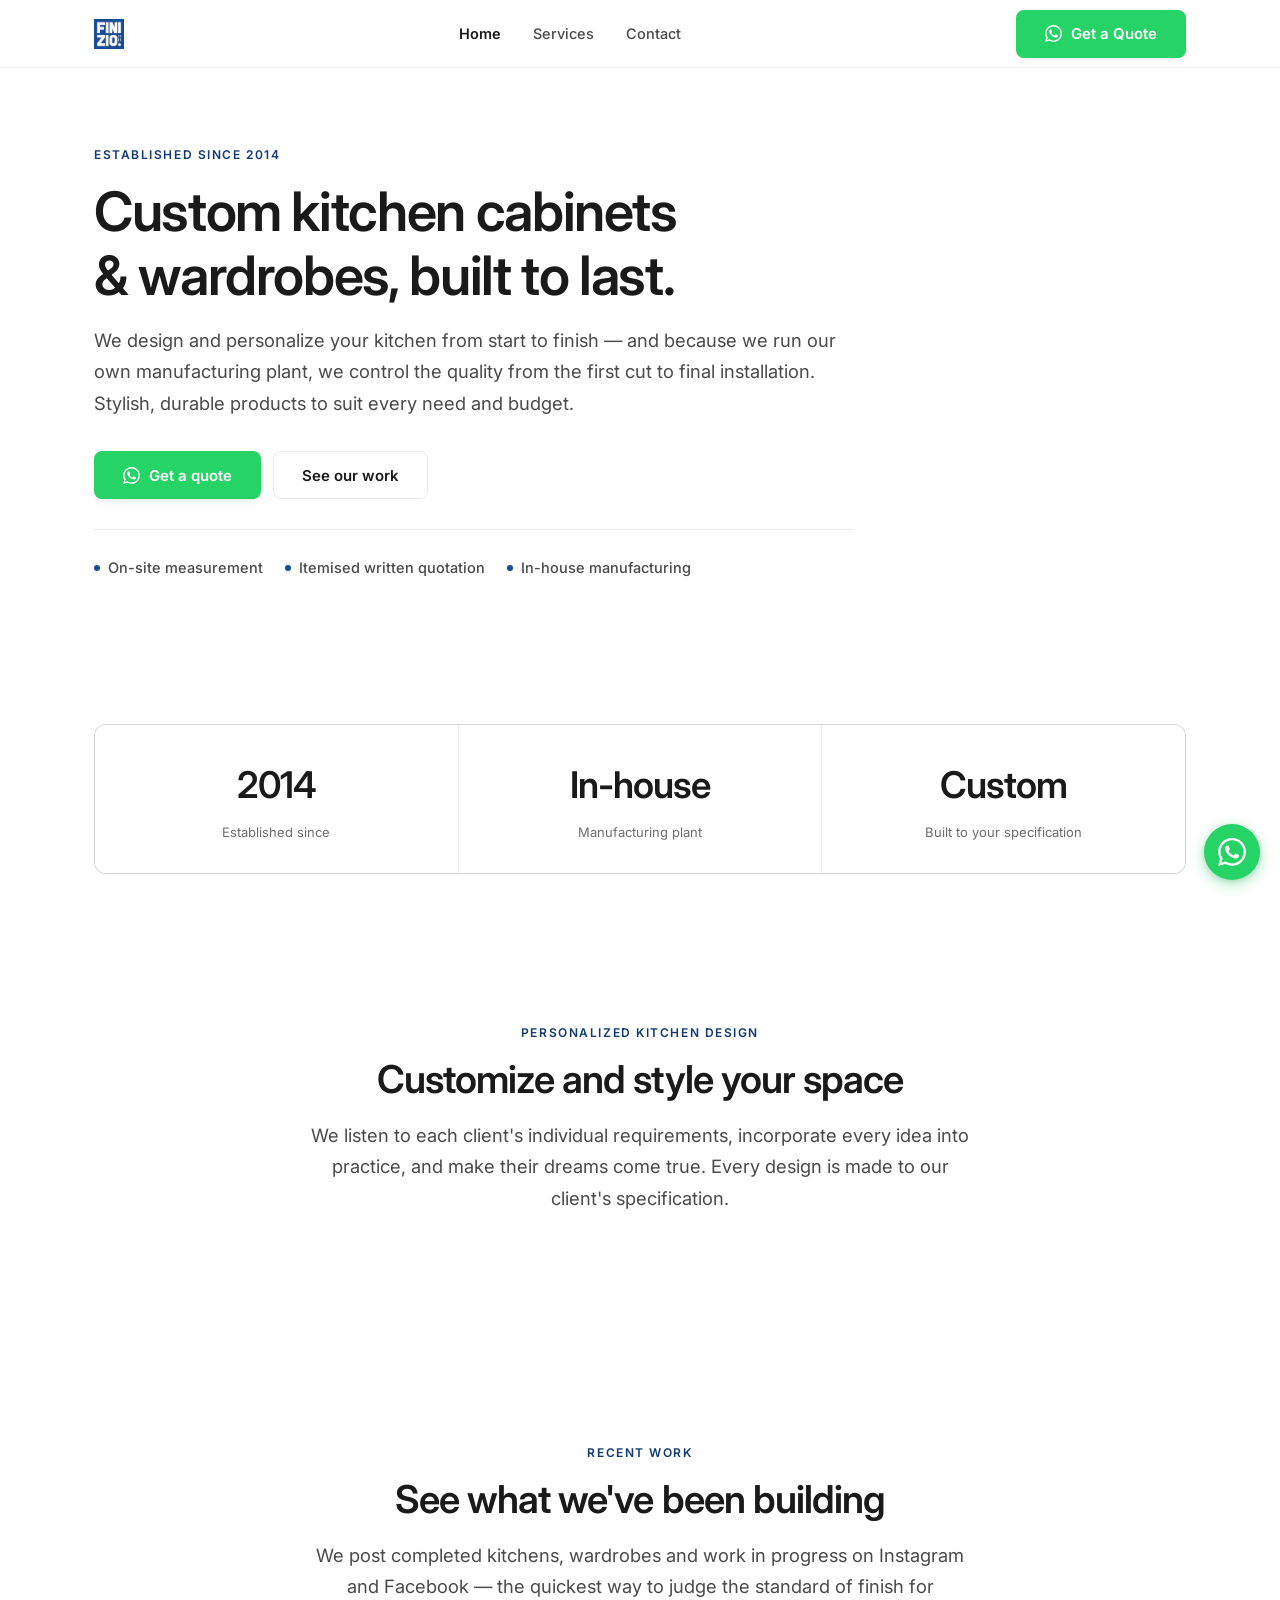
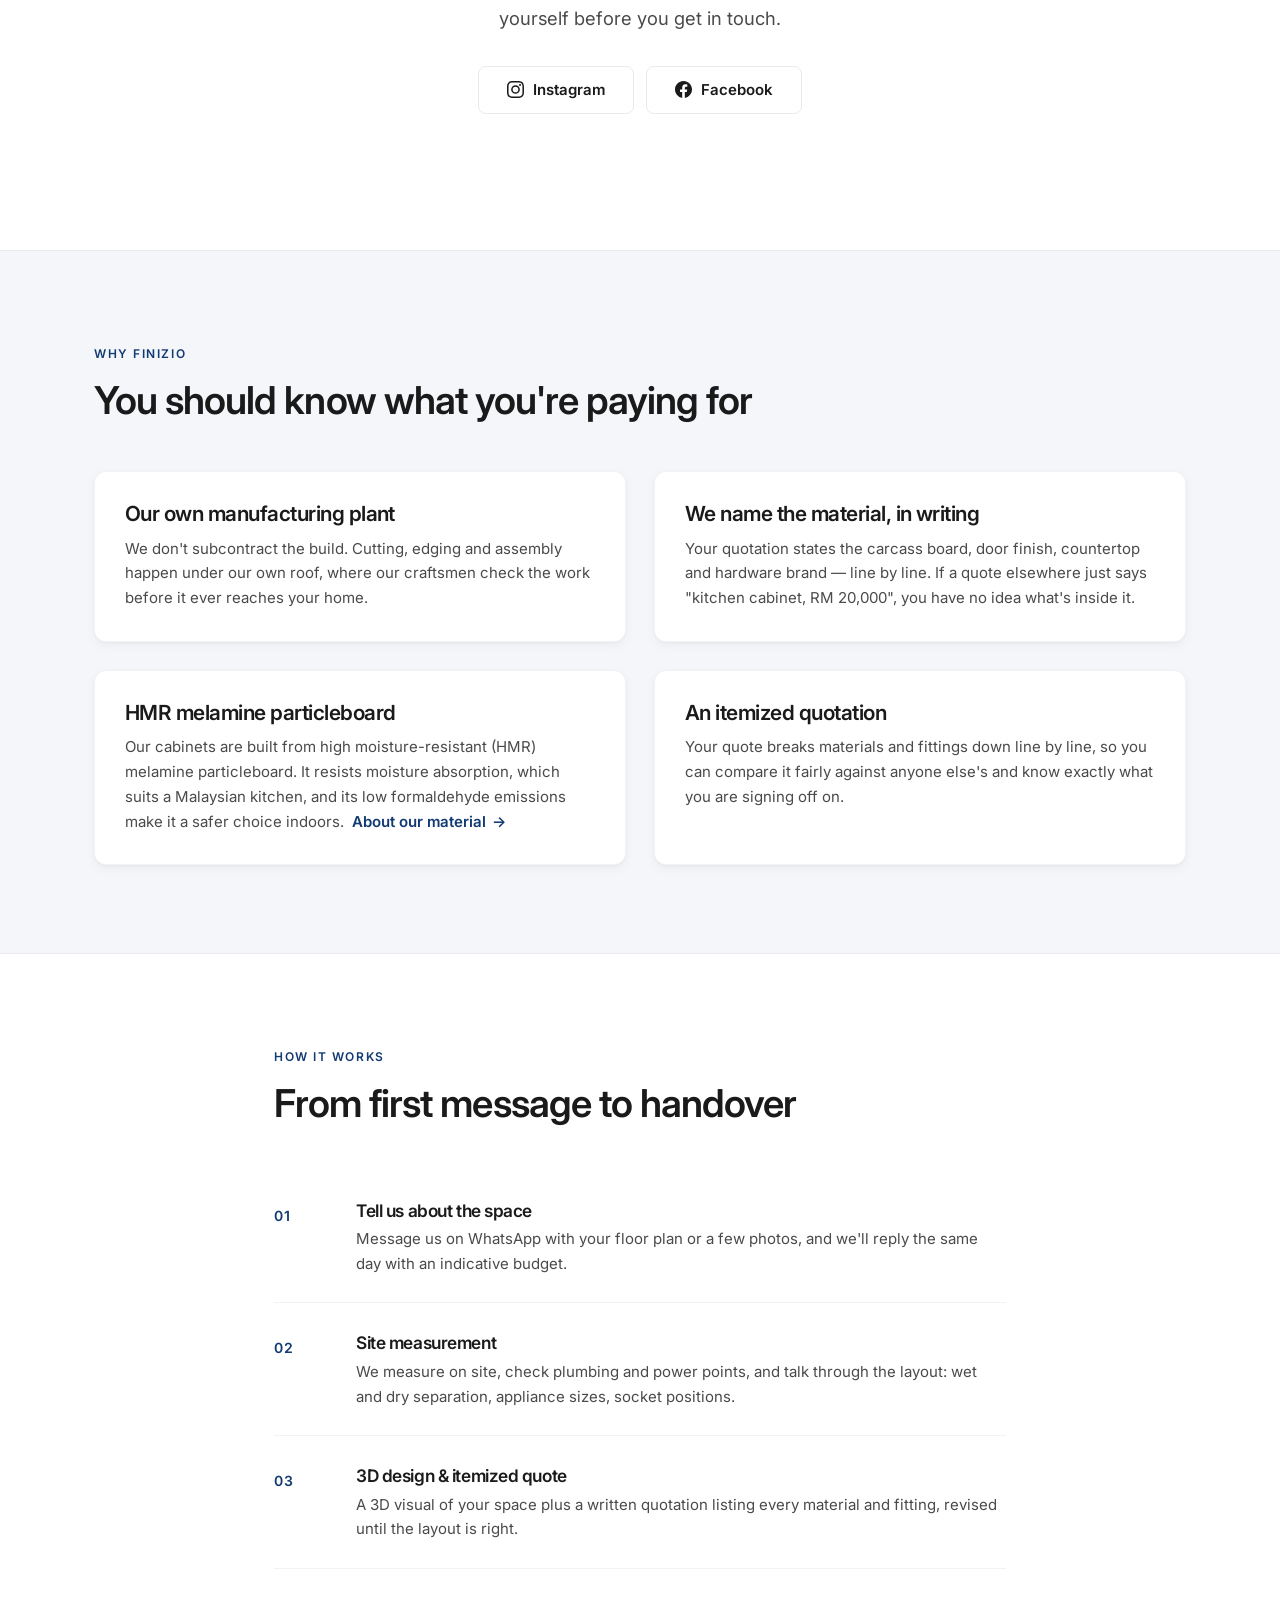
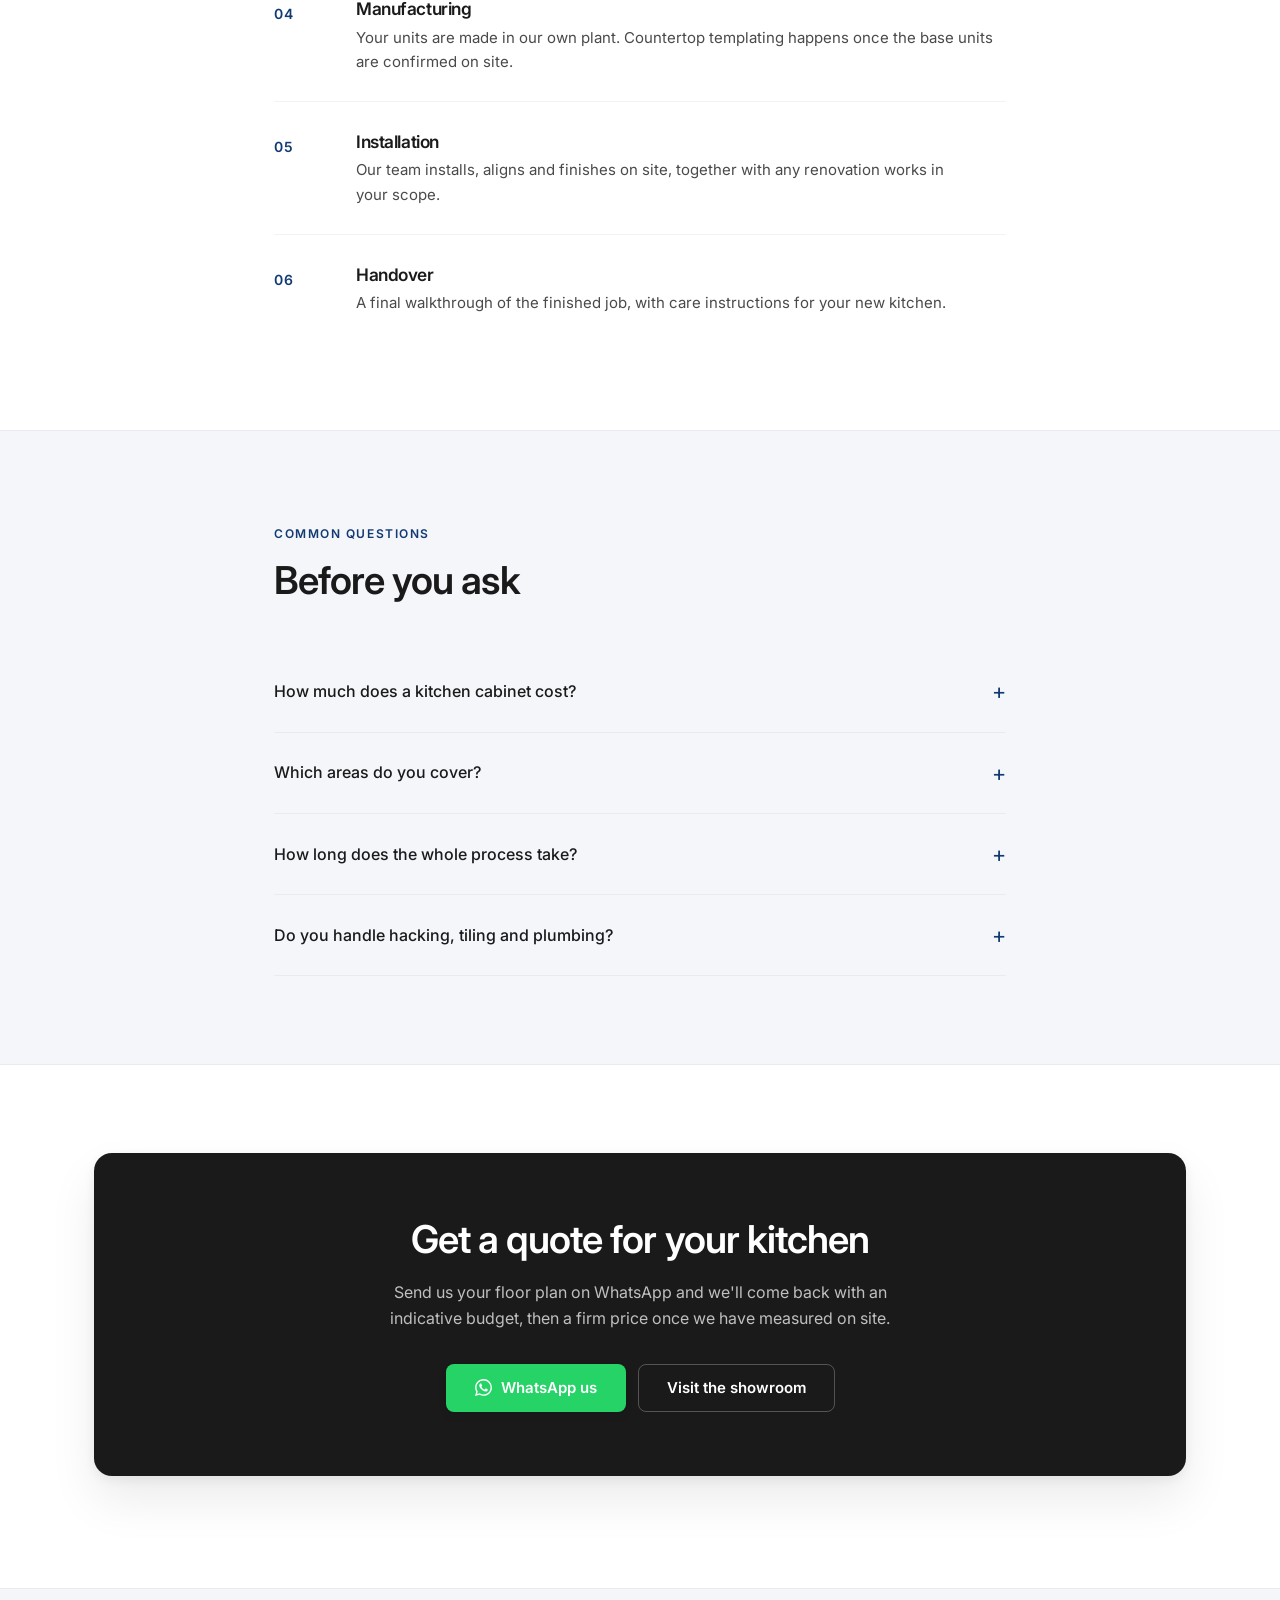
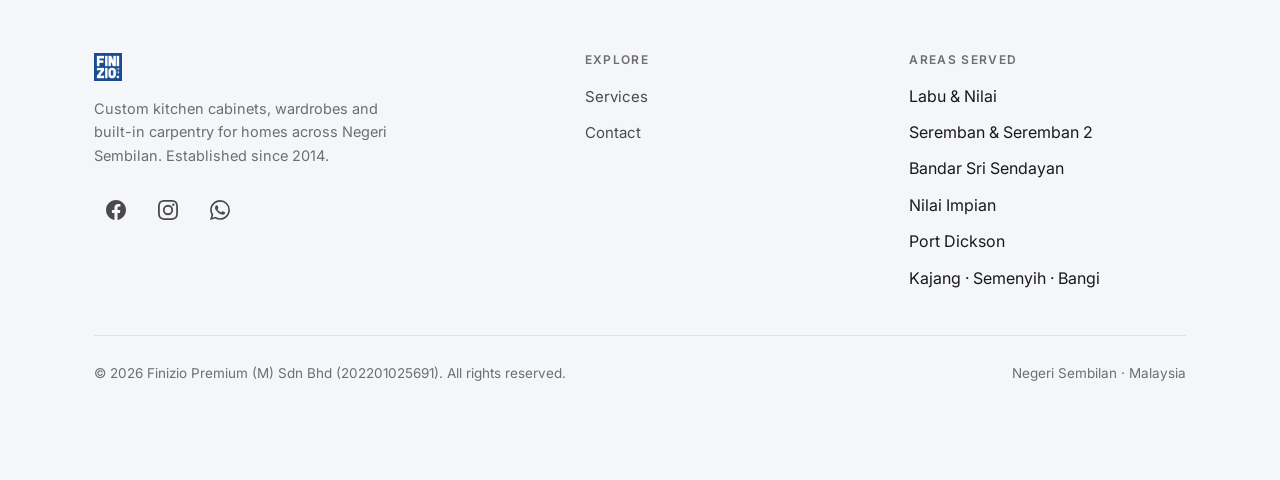
==== commit 2044364b: "Correct the cabinet material and apply UX audit fixes The site said cabinets used moisture-resistant" ====
--- a/index.html
+++ b/index.html
@@ -3,9 +3,11 @@
   ════════════════════════════════════════════════════════════
   FINIZIO — Home
   ------------------------------------------------------------
-  The hero image reads /assets/projects/hero.jpg; until that
-  file exists the slot shows a gradient rather than a broken
-  image. See /assets/projects/README.md.
+  Hero is text-only until a photo exists. To add one: drop
+  /assets/projects/hero.jpg in place, remove "hero-grid--text"
+  from the hero grid, and add after .hero-copy:
+    <div class="hero-media shot"><img src="/assets/projects/hero.jpg"
+      alt="A completed Finizio kitchen" loading="eager" /></div>
   ════════════════════════════════════════════════════════════
 -->
 <html lang="en">
@@ -96,12 +98,6 @@
          target="_blank" rel="noopener noreferrer">
         <svg aria-hidden="true"><use href="#i-wa"/></svg> Get a Quote
       </a>
-
-      <button class="nav-toggle" type="button" aria-expanded="false"
-              aria-controls="primary-nav" aria-label="Toggle menu">
-        <svg class="icon-open" viewBox="0 0 24 24" fill="none" stroke="currentColor" stroke-width="2" stroke-linecap="round" aria-hidden="true"><line x1="3" y1="7" x2="21" y2="7"/><line x1="3" y1="12" x2="21" y2="12"/><line x1="3" y1="17" x2="21" y2="17"/></svg>
-        <svg class="icon-close" viewBox="0 0 24 24" fill="none" stroke="currentColor" stroke-width="2" stroke-linecap="round" aria-hidden="true"><line x1="5" y1="5" x2="19" y2="19"/><line x1="19" y1="5" x2="5" y2="19"/></svg>
-      </button>
     </div>
   </header>
 
@@ -110,7 +106,7 @@
     <!-- ═══ Hero ═══════════════════════════════════════════ -->
     <section class="hero">
       <div class="container">
-        <div class="hero-grid">
+        <div class="hero-grid hero-grid--text">
 
           <div class="hero-copy">
             <span class="eyebrow">Established since 2014</span>
@@ -138,11 +134,6 @@
             </ul>
           </div>
 
-          <div class="hero-media shot" data-label="assets/projects/hero.jpg">
-            <img src="/assets/projects/hero.jpg"
-                 alt="A completed Finizio kitchen with custom cabinetry"
-                 loading="eager" decoding="async" />
-          </div>
 
         </div>
       </div>
@@ -170,61 +161,6 @@
             idea into practice, and make their dreams come true. Every design is
             made to our client's specification.
           </p>
-        </div>
-      </div>
-    </section>
-
-    <!-- ═══ Services ═══════════════════════════════════════ -->
-    <section class="section section--alt">
-      <div class="container">
-        <div class="section-head">
-          <span class="eyebrow">What we build</span>
-          <h2>Built-in carpentry, done properly</h2>
-          <p class="lede">
-            Everything is made to your measurements — not adjusted from a stock
-            carcass. From design and manufacture through to assembly and
-            installation, the work stays with our own team.
-          </p>
-        </div>
-
-        <div class="grid grid--3">
-          <article class="card">
-            <span class="card-icon" aria-hidden="true">
-              <svg viewBox="0 0 24 24" fill="none" stroke="currentColor" stroke-width="1.8" stroke-linecap="round" stroke-linejoin="round"><rect x="3" y="3" width="18" height="18" rx="2"/><line x1="3" y1="12" x2="21" y2="12"/><line x1="9" y1="8" x2="9" y2="8"/><line x1="9" y1="16" x2="9" y2="16"/></svg>
-            </span>
-            <h3>Kitchen cabinets</h3>
-            <p>
-              Top and bottom units, tall units, island counters and full wet–dry
-              layouts. Aluminium, melamine or acrylic doors on a moisture-resistant
-              carcass.
-            </p>
-          </article>
-
-          <article class="card">
-            <span class="card-icon" aria-hidden="true">
-              <svg viewBox="0 0 24 24" fill="none" stroke="currentColor" stroke-width="1.8" stroke-linecap="round" stroke-linejoin="round"><rect x="4" y="2" width="16" height="20" rx="2"/><line x1="12" y1="2" x2="12" y2="22"/><line x1="9.5" y1="11" x2="9.5" y2="13"/><line x1="14.5" y1="11" x2="14.5" y2="13"/></svg>
-            </span>
-            <h3>Wardrobes</h3>
-            <p>
-              Sliding, swing and open-concept walk-ins. Fitted floor-to-ceiling so
-              you don't lose the dead space above the frame.
-            </p>
-          </article>
-
-          <article class="card">
-            <span class="card-icon" aria-hidden="true">
-              <svg viewBox="0 0 24 24" fill="none" stroke="currentColor" stroke-width="1.8" stroke-linecap="round" stroke-linejoin="round"><rect x="2" y="6" width="20" height="12" rx="2"/><line x1="7" y1="18" x2="7" y2="21"/><line x1="17" y1="18" x2="17" y2="21"/></svg>
-            </span>
-            <h3>TV consoles &amp; vanity</h3>
-            <p>
-              Feature walls, TV consoles, study desks, shoe cabinets and bathroom
-              vanity units — matched to the same finish as your kitchen.
-            </p>
-          </article>
-        </div>
-
-        <div class="btn-row">
-          <a class="link-arrow" href="/services.html">See all services and finishes</a>
         </div>
       </div>
     </section>
@@ -280,11 +216,13 @@
           </article>
 
           <article class="card">
-            <h3>Moisture-resistant construction</h3>
+            <h3>HMR melamine particleboard</h3>
             <p>
-              Malaysian kitchens are humid and wet work is constant. We build
-              carcasses to resist moisture rather than using particle board, which
-              swells and crumbles once water reaches the core.
+              Our cabinets are built from high moisture-resistant (HMR) melamine
+              particleboard. It resists moisture absorption, which suits a
+              Malaysian kitchen, and its low formaldehyde emissions make it a safer
+              choice indoors.
+              <a class="link-arrow" href="/services.html#material" style="display:inline-flex;margin-left:4px">About our material</a>
             </p>
           </article>
 
@@ -311,23 +249,27 @@
         <div class="steps">
           <div class="step"><div>
             <h3>Tell us about the space</h3>
-            <p>Message us on WhatsApp with your floor plan or a few photos. We'll give you a rough budget band straight away, before anyone visits.</p>
+            <p>Message us on WhatsApp with your floor plan or a few photos, and we'll reply the same day with an indicative budget.</p>
           </div></div>
           <div class="step"><div>
             <h3>Site measurement</h3>
-            <p>We measure on site, check plumbing and power points, and discuss layout — wet and dry separation, appliance sizes, socket positions.</p>
+            <p>We measure on site, check plumbing and power points, and talk through the layout: wet and dry separation, appliance sizes, socket positions.</p>
           </div></div>
           <div class="step"><div>
             <h3>3D design &amp; itemized quote</h3>
-            <p>You get a 3D visual plus a written quotation listing every material and fitting. Revisions until the layout is right.</p>
+            <p>A 3D visual of your space plus a written quotation listing every material and fitting, revised until the layout is right.</p>
           </div></div>
           <div class="step"><div>
             <h3>Manufacturing</h3>
-            <p>Your units are fabricated in our own plant. Countertop templating is done after the base units are confirmed on site.</p>
-          </div></div>
-          <div class="step"><div>
-            <h3>Installation &amp; handover</h3>
-            <p>Our team installs, aligns and finishes on site, then walks through the completed job with you along with care instructions.</p>
+            <p>Your units are made in our own plant. Countertop templating happens once the base units are confirmed on site.</p>
+          </div></div>
+          <div class="step"><div>
+            <h3>Installation</h3>
+            <p>Our team installs, aligns and finishes on site, together with any renovation works in your scope.</p>
+          </div></div>
+          <div class="step"><div>
+            <h3>Handover</h3>
+            <p>A final walkthrough of the finished job, with care instructions for your new kitchen.</p>
           </div></div>
         </div>
       </div>
--- a/assets/css/site.css
+++ b/assets/css/site.css
@@ -41,7 +41,6 @@
 *, *::before, *::after { box-sizing: border-box; margin: 0; padding: 0; }
 
 html {
-  scroll-behavior: smooth;
   scroll-padding-top: calc(var(--header-h) + 16px);
   -webkit-text-size-adjust: 100%;
 }
@@ -52,12 +51,10 @@
   font-size: 16px;
   line-height: 1.65;
   color: var(--ink);
+  /* Plain colour, no background-attachment: fixed. A fixed body background
+     is repainted on every scroll frame, which made scrolling feel sticky
+     and left dark tearing under the header on mobile. */
   background-color: var(--bg-base);
-  background-image:
-    url("data:image/svg+xml,%3Csvg xmlns='http://www.w3.org/2000/svg' width='200' height='200'%3E%3Cfilter id='n'%3E%3CfeTurbulence type='fractalNoise' baseFrequency='0.75' numOctaves='4' stitchTiles='stitch'/%3E%3C/filter%3E%3Crect width='200' height='200' filter='url(%23n)' opacity='0.022'/%3E%3C/svg%3E"),
-    linear-gradient(135deg, var(--bg-base) 0%, var(--bg-accent) 100%);
-  background-size: 200px 200px, cover;
-  background-attachment: scroll, fixed;
   -webkit-font-smoothing: antialiased;
 }
 
@@ -232,9 +229,9 @@
   height: var(--header-h);
   display: flex;
   align-items: center;
-  background: rgba(255, 255, 255, 0.85);
-  backdrop-filter: saturate(180%) blur(14px);
-  -webkit-backdrop-filter: saturate(180%) blur(14px);
+  /* Solid, not backdrop-filter: blurring a white page behind a white bar
+     is invisible but re-samples the page under it on every scroll frame. */
+  background: var(--bg-base);
   border-bottom: 1px solid var(--line-soft);
 }
 
@@ -268,21 +265,7 @@
 
 .header-cta { display: inline-flex; }
 
-.nav-toggle {
-  display: none;
-  align-items: center;
-  justify-content: center;
-  width: 44px; height: 44px;
-  background: transparent;
-  border: 1px solid var(--line);
-  border-radius: var(--radius-sm);
-  cursor: pointer;
-  color: var(--ink);
-}
-.nav-toggle svg { width: 20px; height: 20px; }
-.nav-toggle .icon-close { display: none; }
-.nav-toggle[aria-expanded="true"] .icon-open  { display: none; }
-.nav-toggle[aria-expanded="true"] .icon-close { display: block; }
+
 
 /* ── Hero ────────────────────────────────────────────────── */
 .hero { padding: 72px 0 88px; }
@@ -293,6 +276,7 @@
   gap: 56px;
   align-items: center;
 }
+.hero-grid--text { grid-template-columns: 1fr; max-width: 760px; }
 
 .hero-copy h1 { margin-bottom: 4px; }
 
@@ -337,18 +321,7 @@
   background-color: var(--surface-2);
   background-image: linear-gradient(135deg, #EEF1F6 0%, #DFE5EE 55%, #CFD8E6 100%);
 }
-.shot::after {
-  content: attr(data-label);
-  position: absolute;
-  inset: auto 0 0 0;
-  padding: 10px 14px;
-  font-size: 11px;
-  font-weight: 500;
-  letter-spacing: .04em;
-  text-transform: uppercase;
-  color: rgba(26,26,26,.34);
-  pointer-events: none;
-}
+/* No visible filename label: the README lists the expected files. */
 .shot img {
   position: relative;
   z-index: 1;
@@ -667,7 +640,7 @@
 .site-footer {
   background: var(--surface-2);
   border-top: 1px solid var(--line-soft);
-  padding: 64px 0 32px;
+  padding: 64px 0 96px;
   margin-top: 24px;
 }
 
@@ -759,32 +732,16 @@
 }
 
 @media (max-width: 820px) {
-  .nav {
-    position: fixed;
-    inset: var(--header-h) 0 auto 0;
-    flex-direction: column;
-    align-items: stretch;
-    gap: 2px;
-    padding: 16px 24px 26px;
-    background: var(--bg-base);
-    border-bottom: 1px solid var(--line);
-    box-shadow: var(--shadow-md);
-    transform: translateY(-12px);
-    opacity: 0;
-    visibility: hidden;
-    transition: opacity 200ms var(--ease),
-                transform 200ms var(--ease),
-                visibility 200ms;
-  }
-  .nav[data-open="true"] {
-    transform: translateY(0);
-    opacity: 1;
-    visibility: visible;
-  }
-  .nav a { padding: 13px 14px; font-size: 16px; }
-
-  .nav-toggle { display: inline-flex; }
+  /* Three links fit inline; a hamburger would only hide them. */
   .header-cta { display: none; }
+  .site-header .container { gap: 12px; }
+  .nav { gap: 0; }
+  .nav a { padding: 10px 10px; font-size: 14.5px; }
+}
+
+@media (max-width: 400px) {
+  .brand img { height: 24px; }
+  .nav a { padding: 10px 7px; font-size: 14px; }
 }
 
 @media (max-width: 620px) {
@@ -814,6 +771,6 @@
 
 /* ── Print ───────────────────────────────────────────────── */
 @media print {
-  .site-header, .wa-float, .nav-toggle, .cta-band { display: none; }
+  .site-header, .wa-float, .cta-band { display: none; }
   body { background: #fff; }
 }
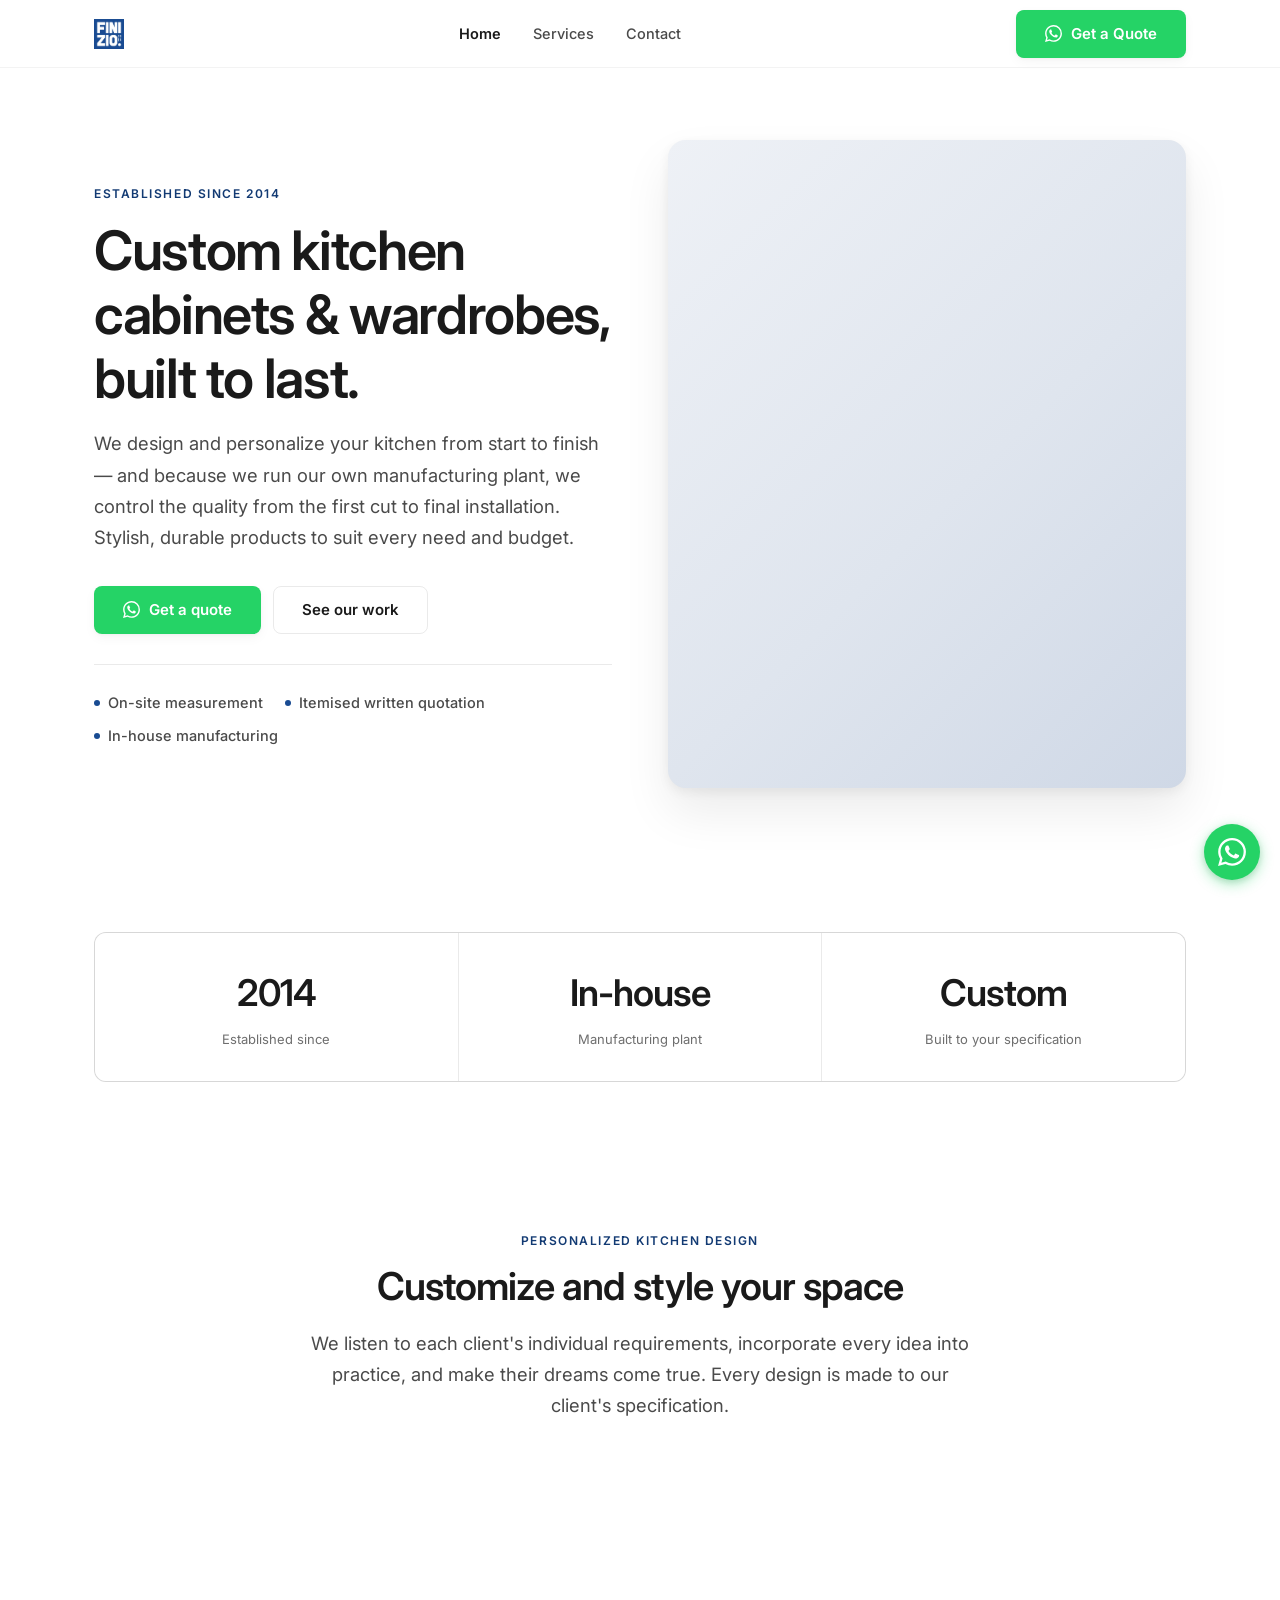
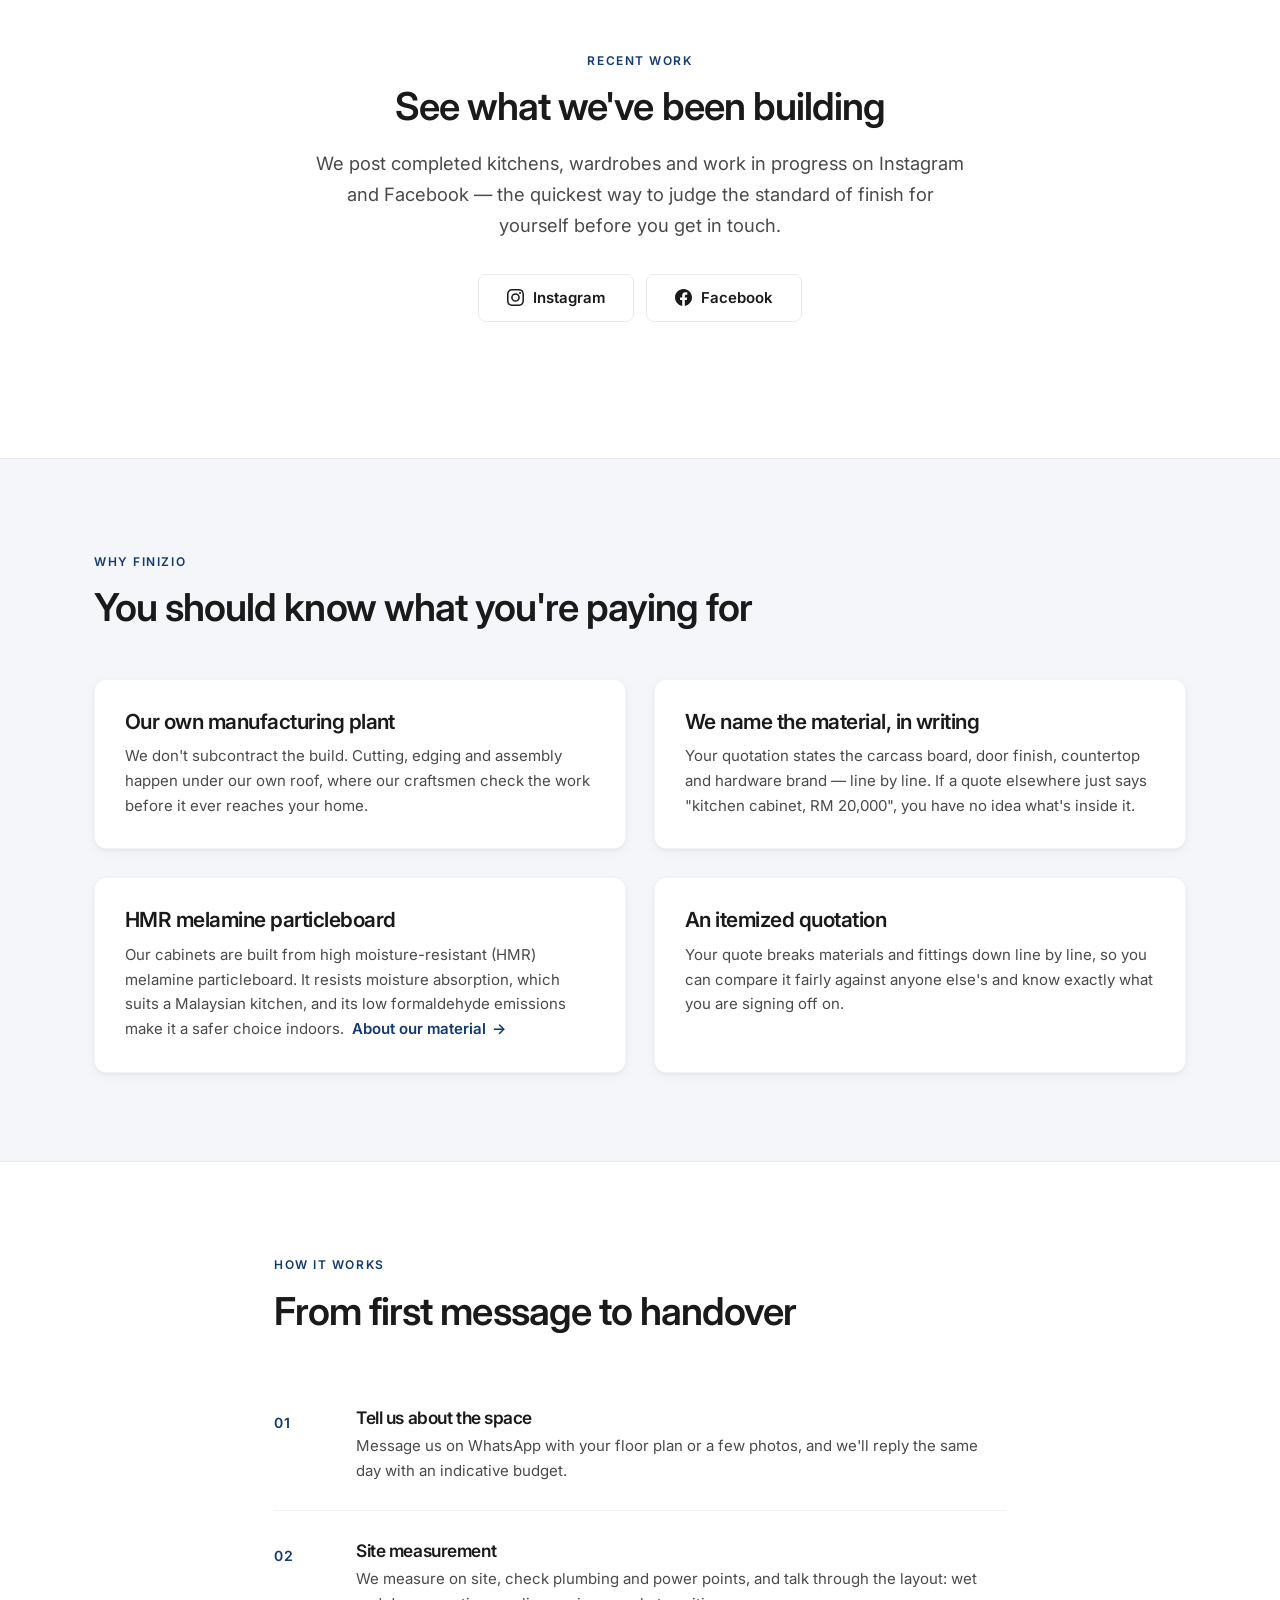
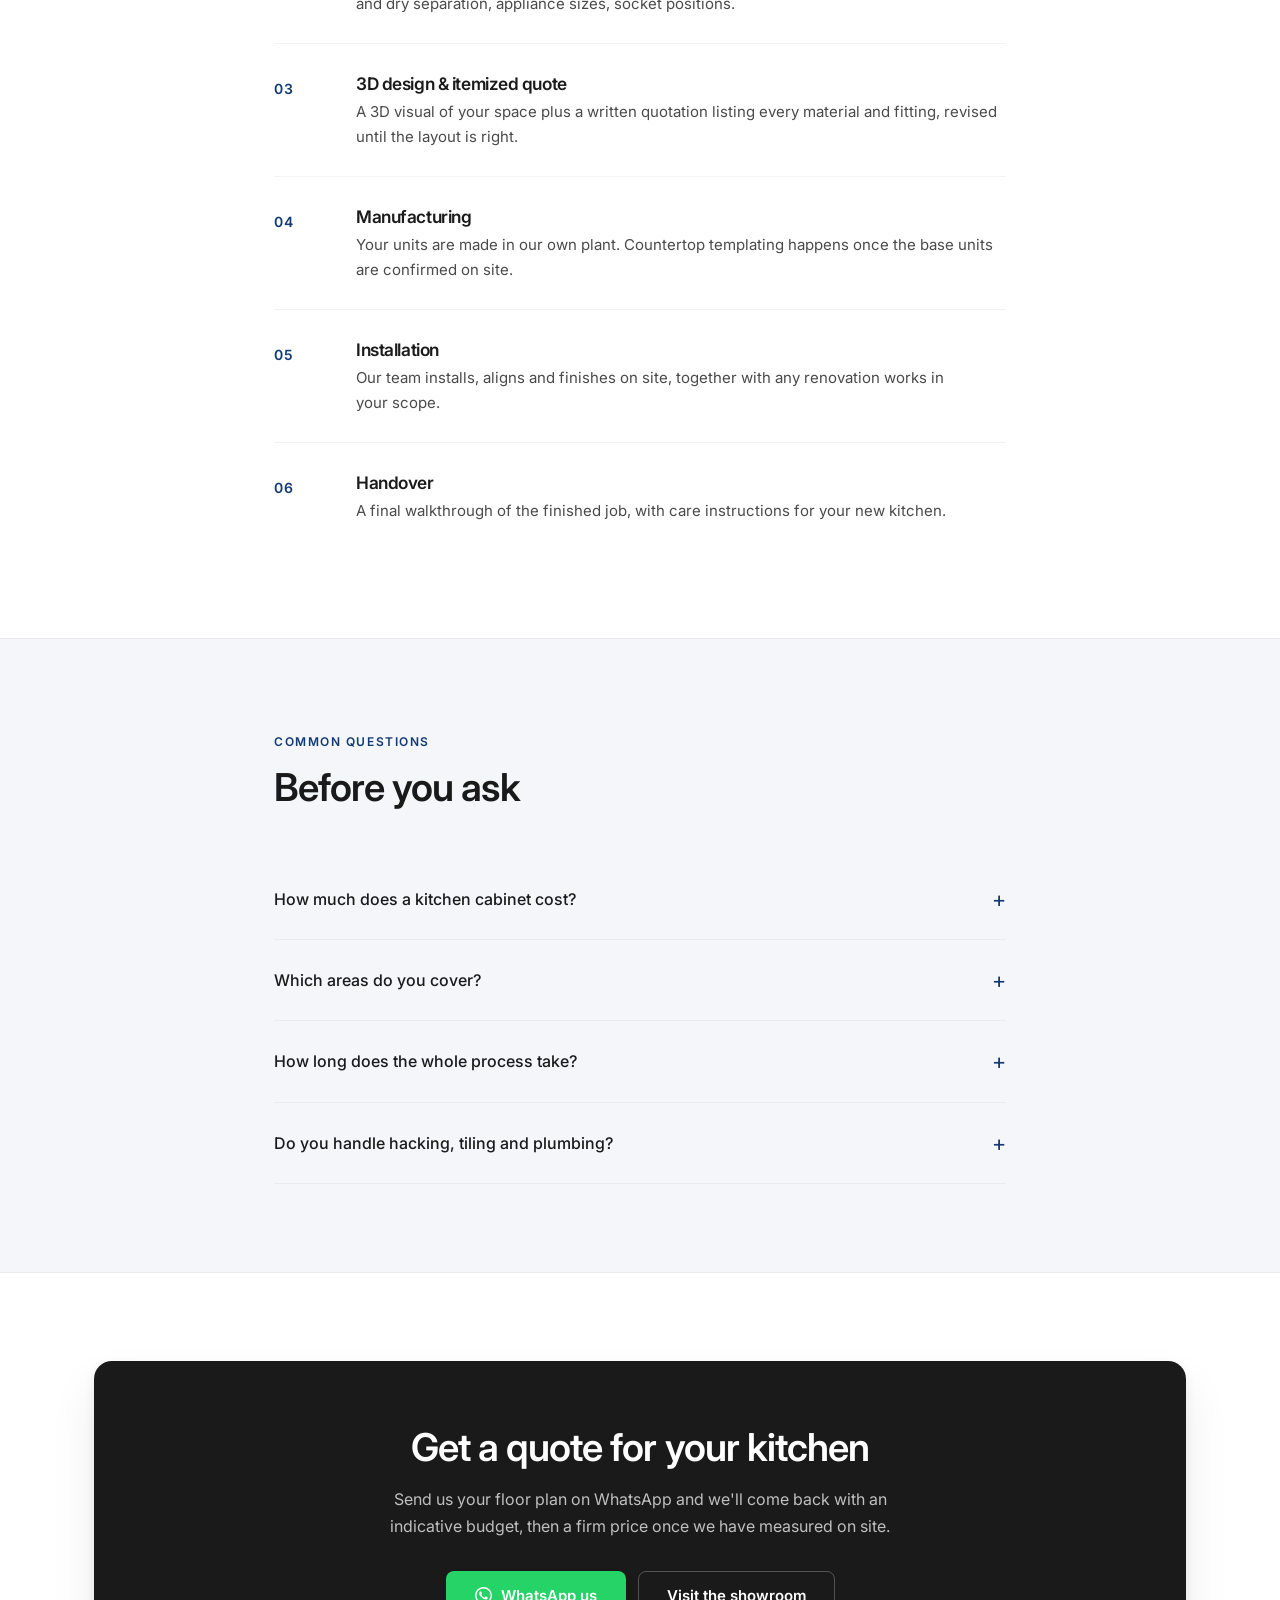
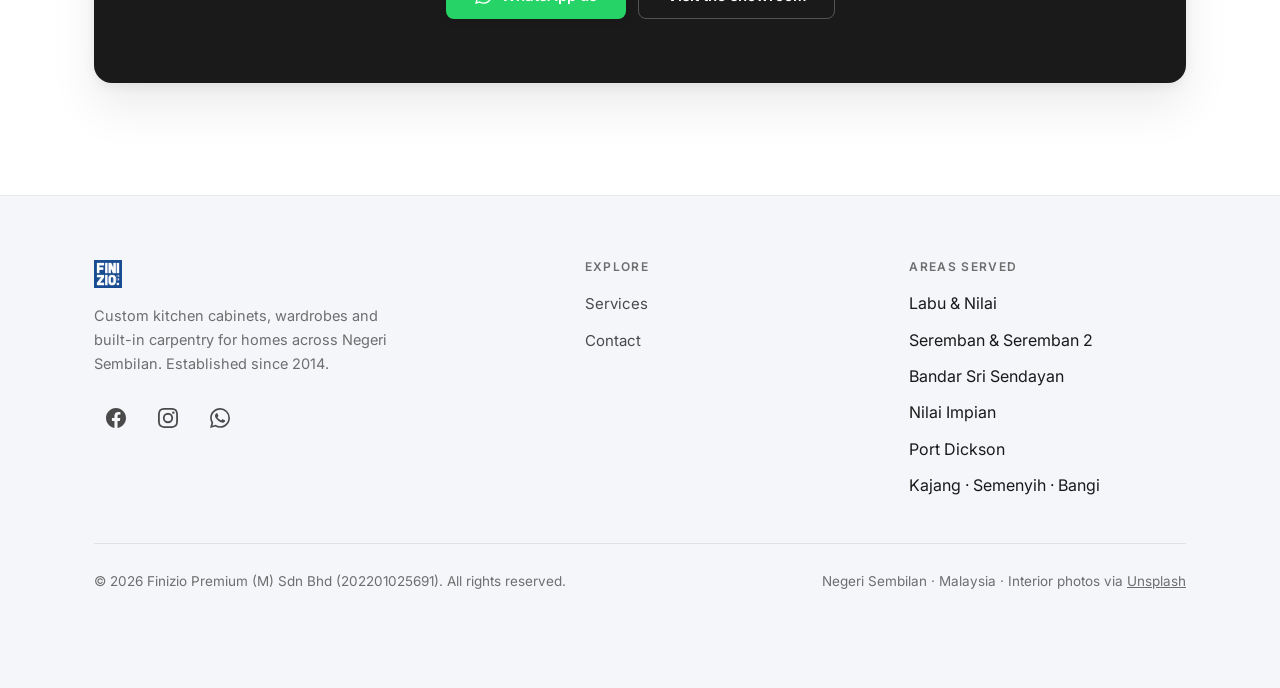
==== commit 18de48e7: "Add Unsplash stock photos to the hero and service cards Hotlinks six Unsplash images: the home hero " ====
--- a/index.html
+++ b/index.html
@@ -3,11 +3,8 @@
   ════════════════════════════════════════════════════════════
   FINIZIO — Home
   ------------------------------------------------------------
-  Hero is text-only until a photo exists. To add one: drop
-  /assets/projects/hero.jpg in place, remove "hero-grid--text"
-  from the hero grid, and add after .hero-copy:
-    <div class="hero-media shot"><img src="/assets/projects/hero.jpg"
-      alt="A completed Finizio kitchen" loading="eager" /></div>
+  Hero and service-card images are Unsplash stock, hotlinked.
+  Swap any of them for your own photos by changing the src.
   ════════════════════════════════════════════════════════════
 -->
 <html lang="en">
@@ -106,7 +103,7 @@
     <!-- ═══ Hero ═══════════════════════════════════════════ -->
     <section class="hero">
       <div class="container">
-        <div class="hero-grid hero-grid--text">
+        <div class="hero-grid">
 
           <div class="hero-copy">
             <span class="eyebrow">Established since 2014</span>
@@ -135,6 +132,10 @@
           </div>
 
 
+
+          <div class="hero-media shot">
+            <img src="https://images.unsplash.com/photo-1600585154526-990dced4db0d?auto=format&fit=crop&w=900&h=1125&q=72" alt="A bright, modern kitchen interior" width="900" height="1125" loading="eager" decoding="async" fetchpriority="high" />
+          </div>
         </div>
       </div>
     </section>
@@ -367,7 +368,7 @@
 
       <div class="footer-base">
         <span>&copy; 2026 Finizio Premium (M) Sdn Bhd (202201025691). All rights reserved.</span>
-        <span>Negeri Sembilan · Malaysia</span>
+        <span>Negeri Sembilan · Malaysia · Interior photos via <a href="https://unsplash.com" target="_blank" rel="noopener noreferrer">Unsplash</a></span>
       </div>
     </div>
   </footer>
--- a/assets/css/site.css
+++ b/assets/css/site.css
@@ -350,6 +350,10 @@
   transition: transform 240ms var(--ease), box-shadow 240ms var(--ease);
 }
 .card h3 { margin-bottom: 10px; }
+
+.card--media { padding: 0; overflow: hidden; }
+.card--media .card-body { padding: 26px 30px 30px; }
+.footer-base a { color: inherit; }
 .card p { color: var(--ink-2); font-size: 15px; }
 
 .card-icon {
@@ -751,6 +755,8 @@
   .stats, .stats--3 { grid-template-columns: 1fr; }
   .footer-grid { grid-template-columns: 1fr; }
   .card { padding: 26px 24px; }
+  .card--media { padding: 0; }
+  .card--media .card-body { padding: 22px 24px 26px; }
   .step { grid-template-columns: 44px 1fr; gap: 14px; }
   .btn { width: 100%; }
   .btn-row { flex-direction: column; }
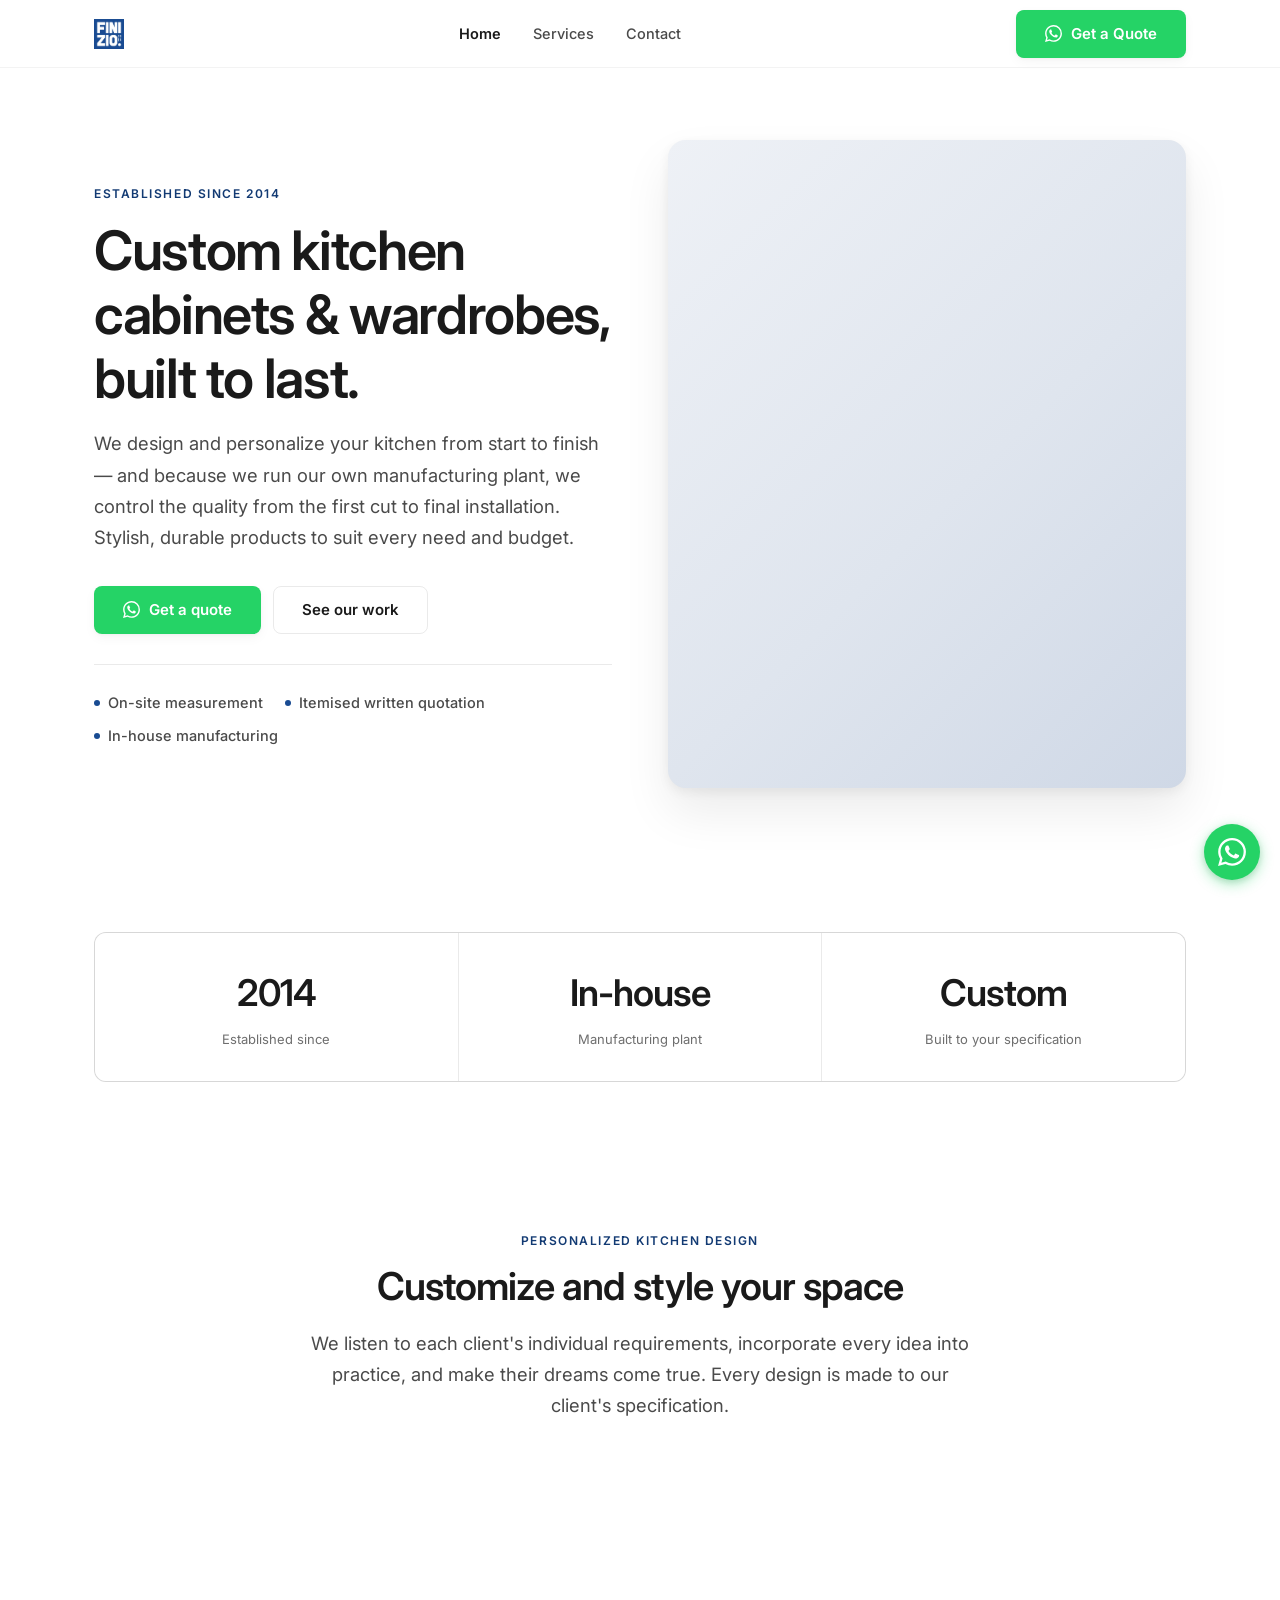
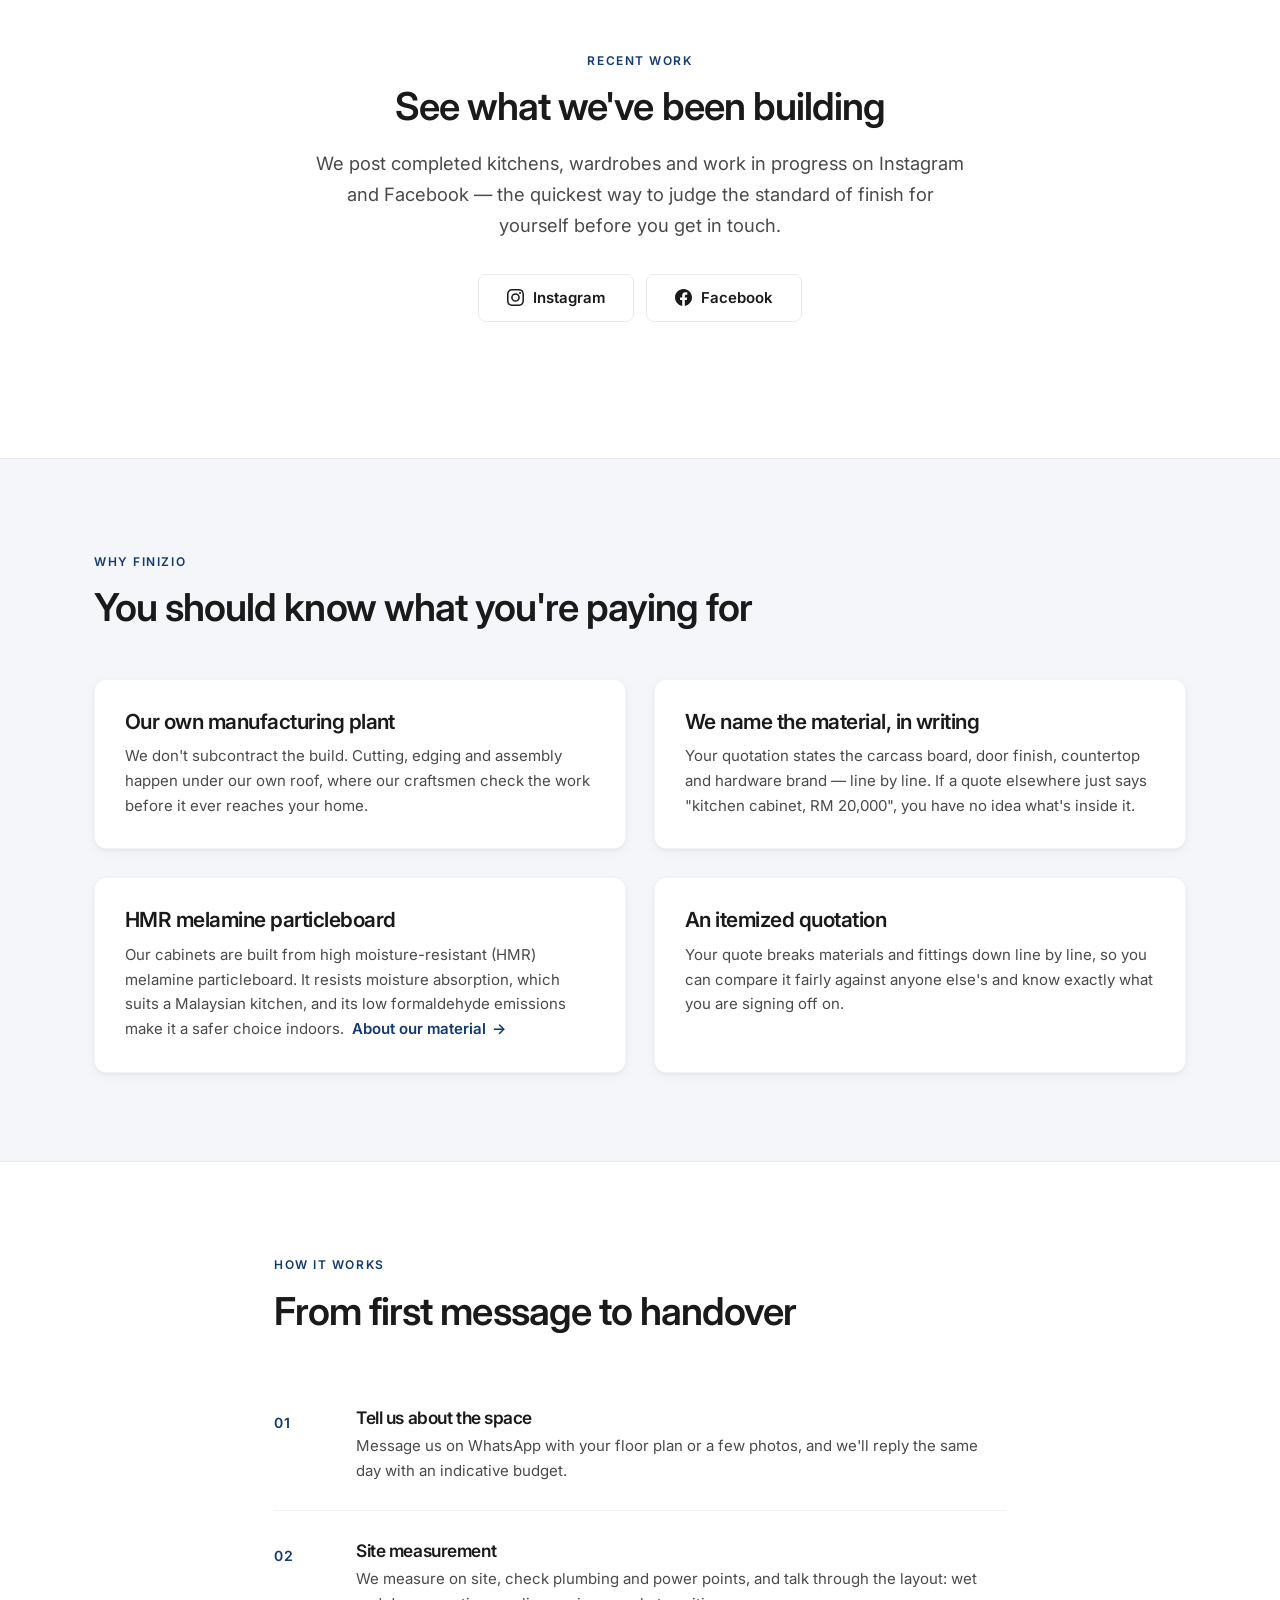
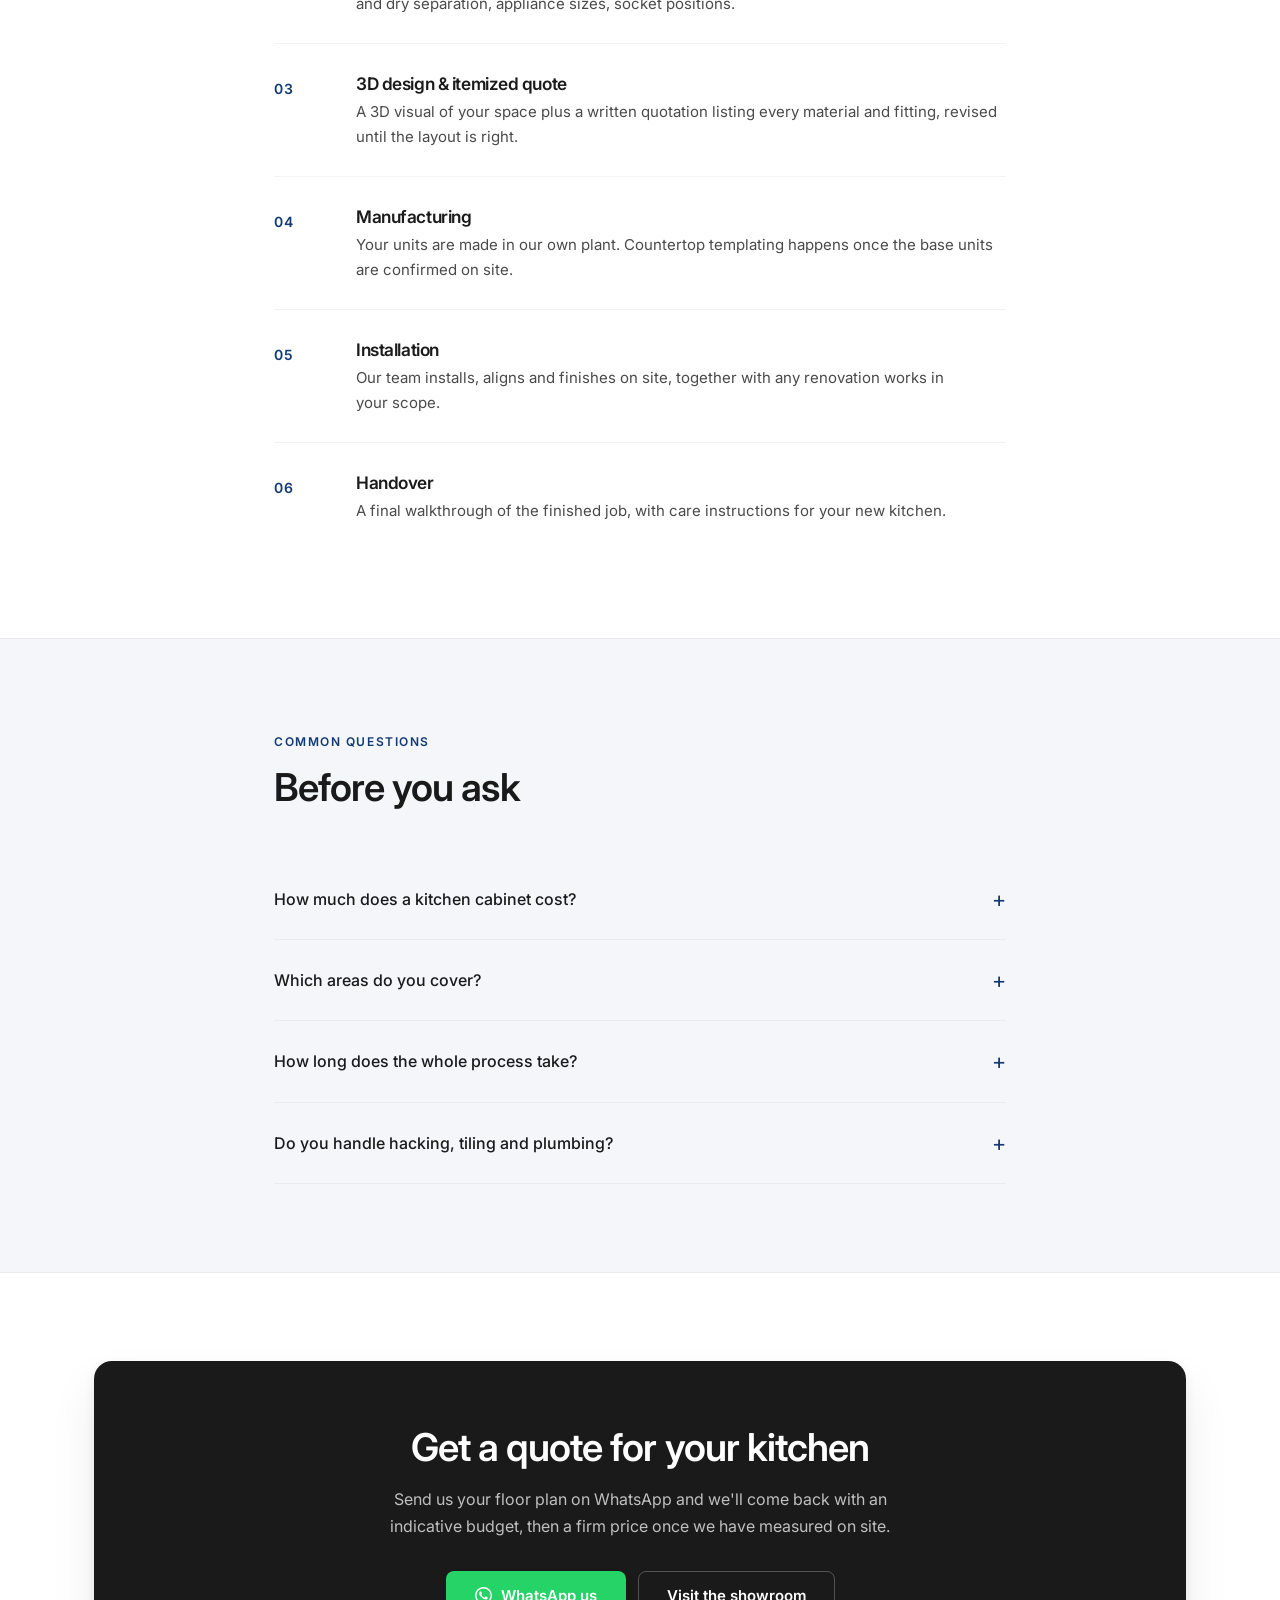
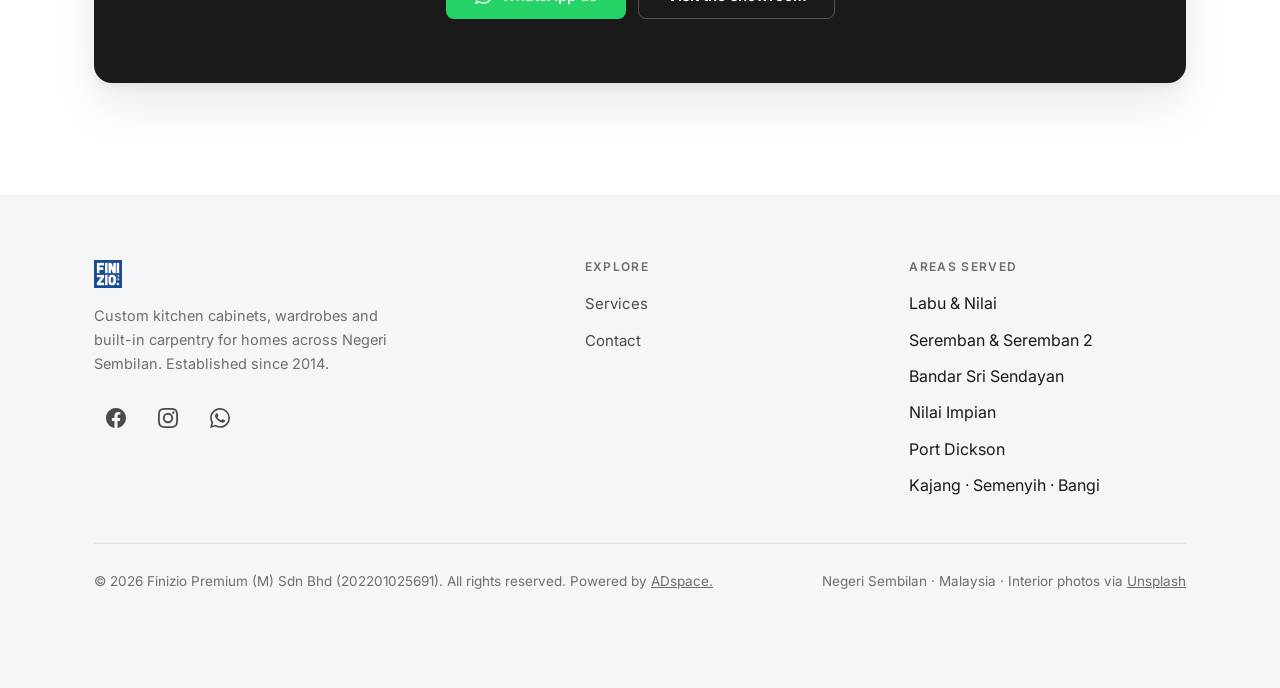
==== commit 51c4daf7: "Add "Powered by ADspace." credit to the footer Links to adspacestudios.com from the copyright line o" ====
--- a/index.html
+++ b/index.html
@@ -367,7 +367,7 @@
       </div>
 
       <div class="footer-base">
-        <span>&copy; 2026 Finizio Premium (M) Sdn Bhd (202201025691). All rights reserved.</span>
+        <span>&copy; 2026 Finizio Premium (M) Sdn Bhd (202201025691). All rights reserved. Powered by <a href="https://adspacestudios.com" target="_blank" rel="noopener">ADspace.</a></span>
         <span>Negeri Sembilan · Malaysia · Interior photos via <a href="https://unsplash.com" target="_blank" rel="noopener noreferrer">Unsplash</a></span>
       </div>
     </div>
--- a/assets/css/site.css
+++ b/assets/css/site.css
@@ -354,6 +354,7 @@
 .card--media { padding: 0; overflow: hidden; }
 .card--media .card-body { padding: 26px 30px 30px; }
 .footer-base a { color: inherit; }
+.footer-base a:hover { color: var(--brand); }
 .card p { color: var(--ink-2); font-size: 15px; }
 
 .card-icon {
